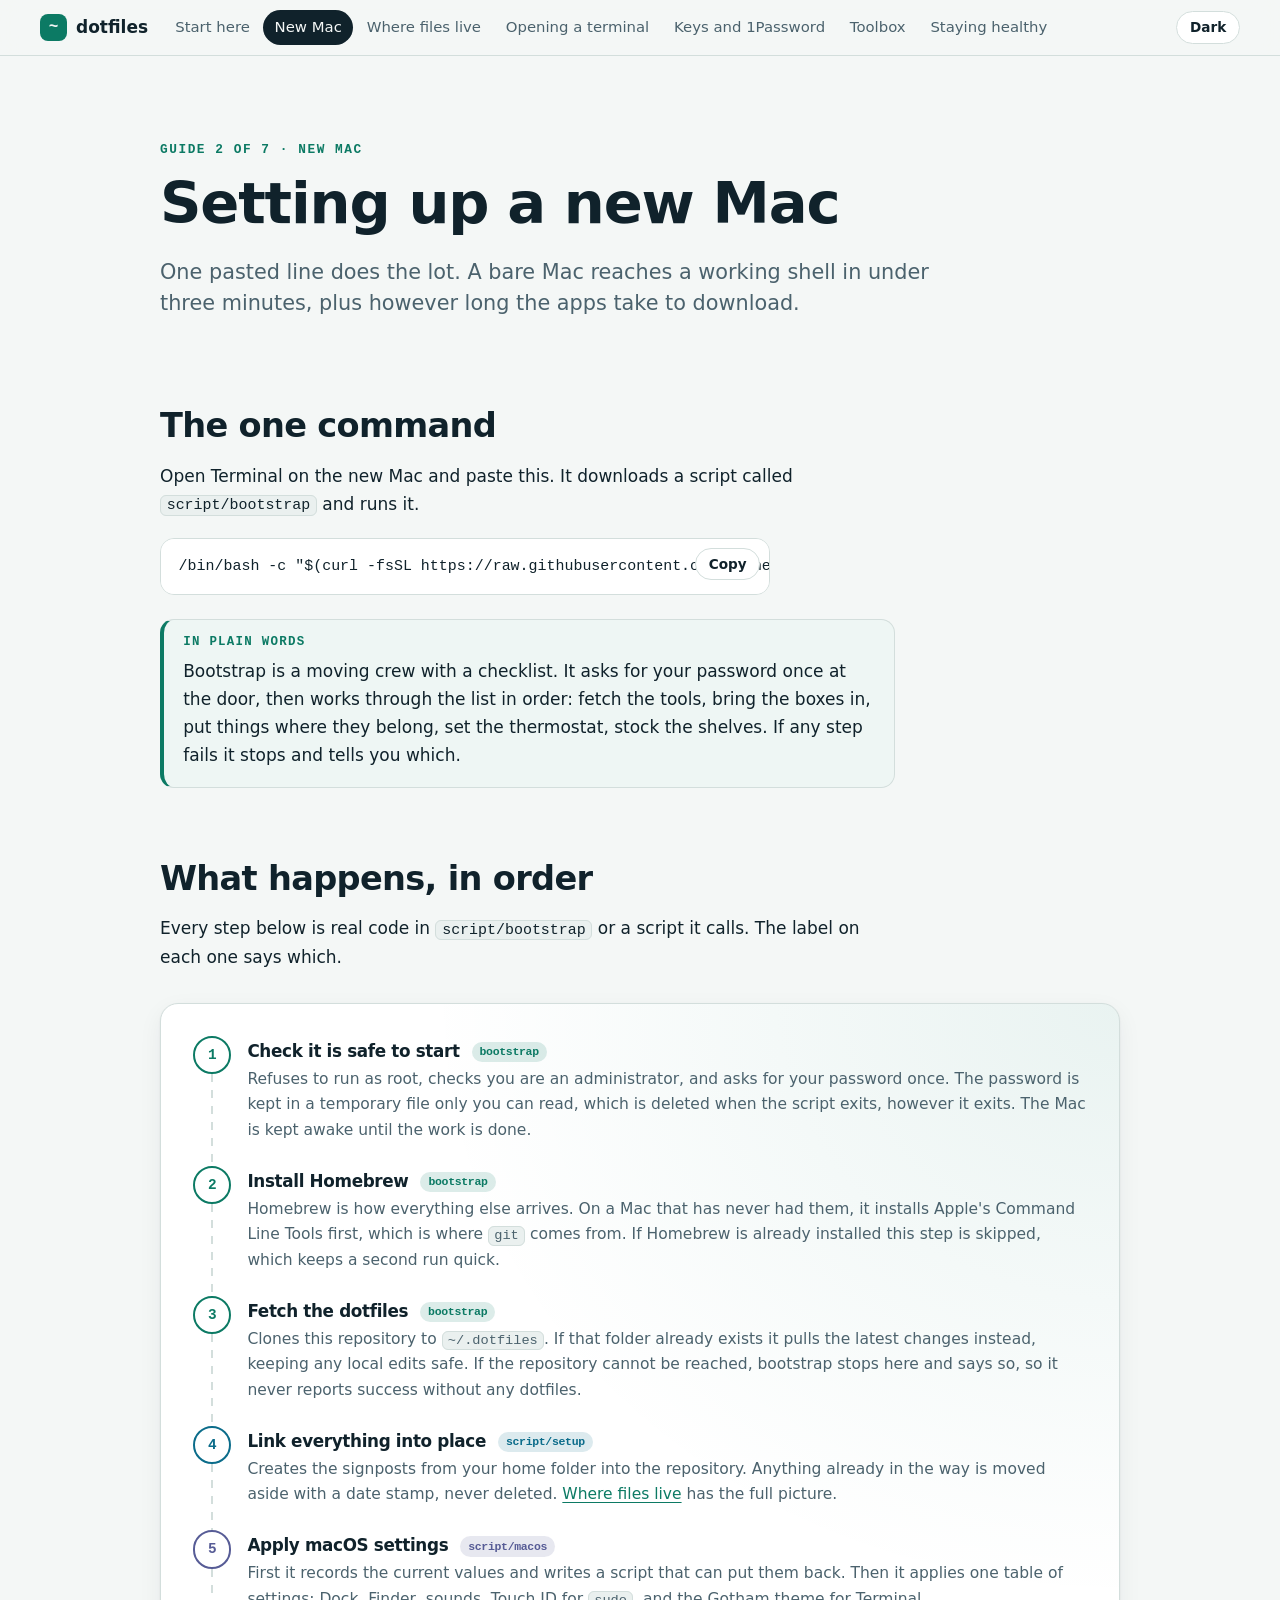
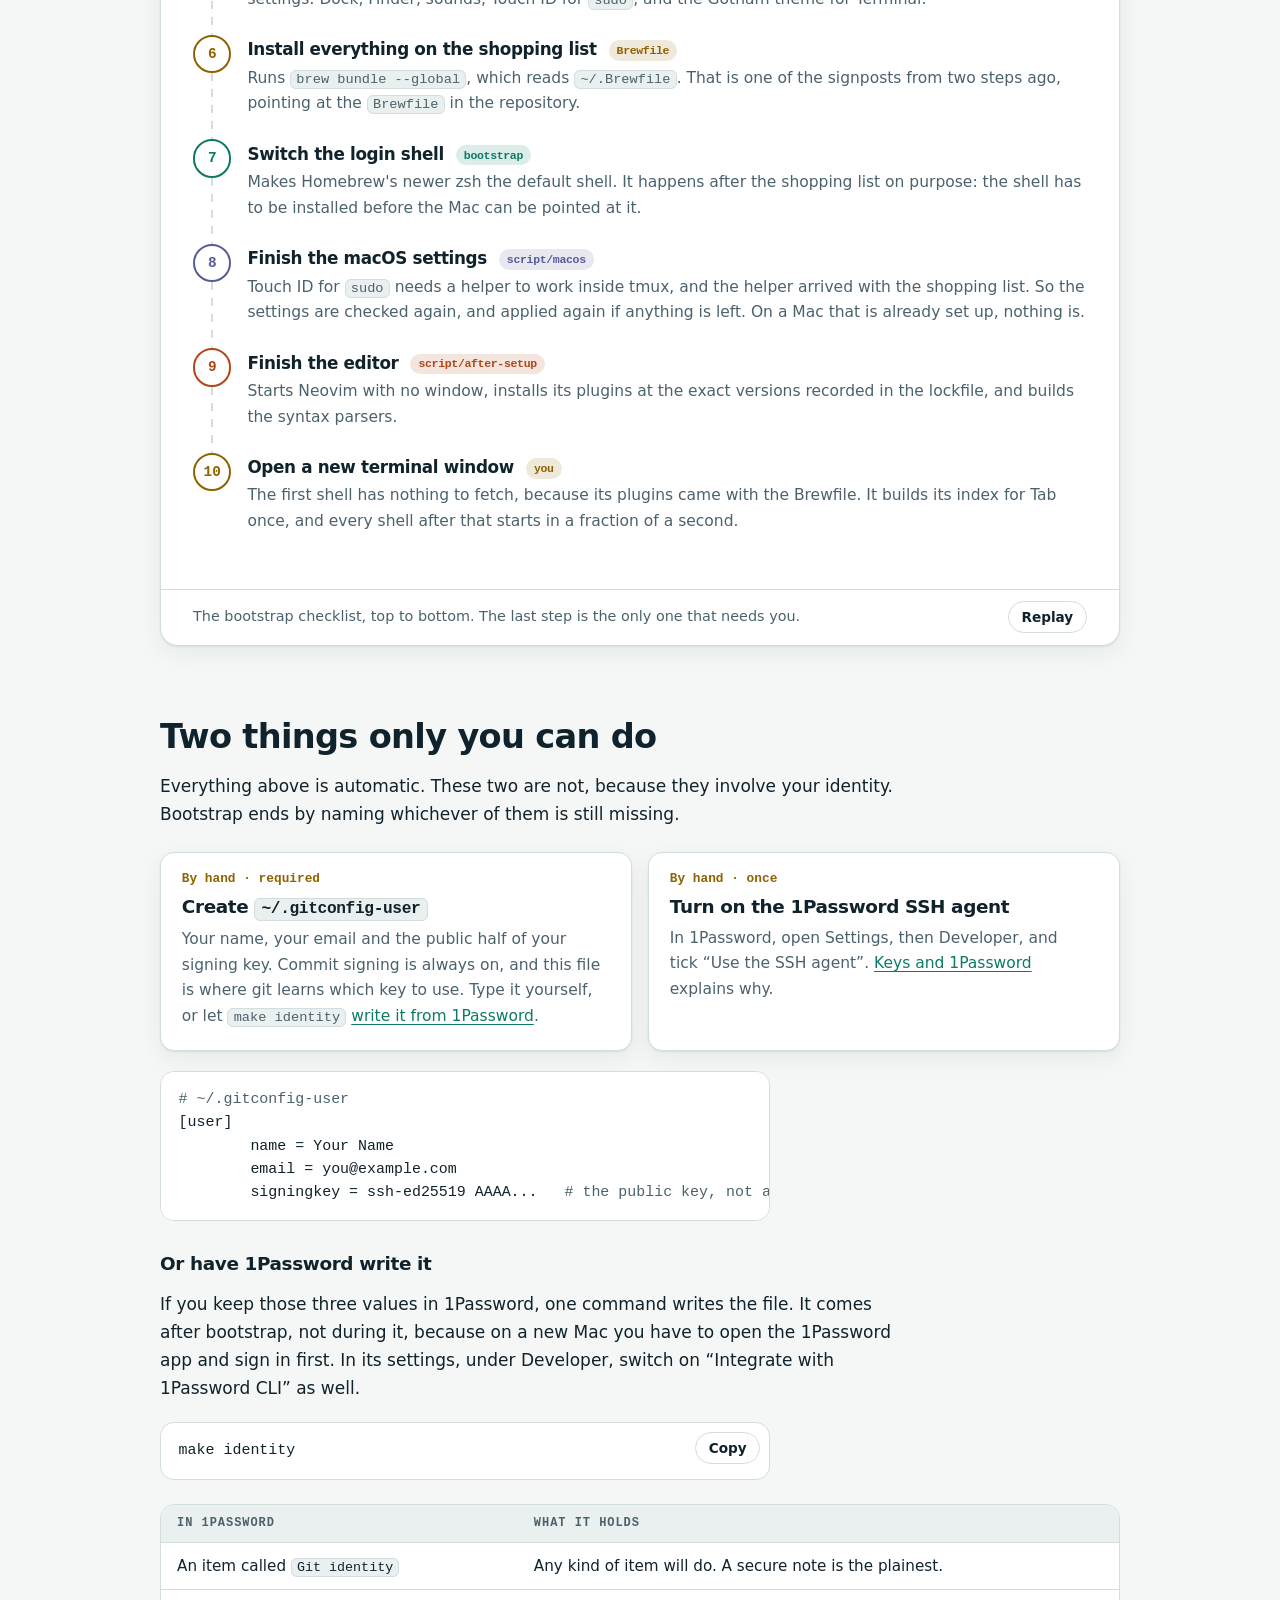
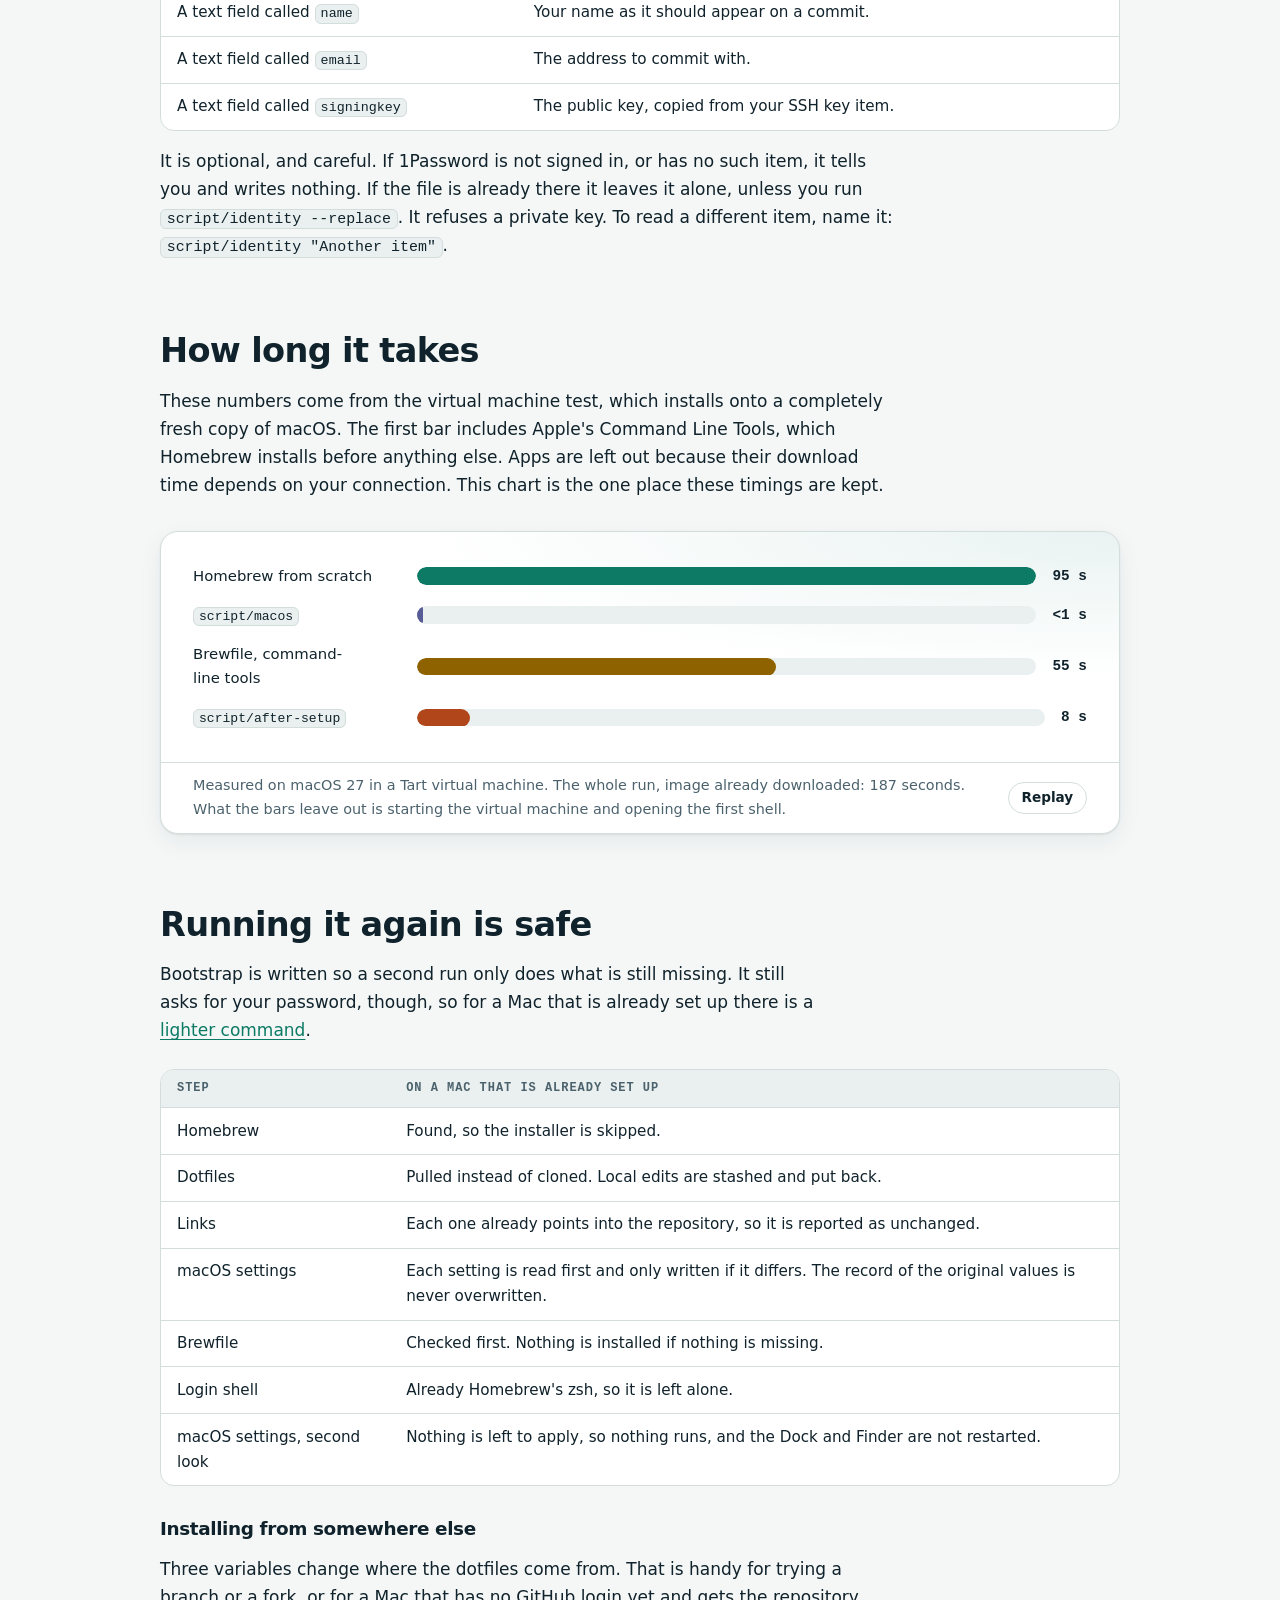
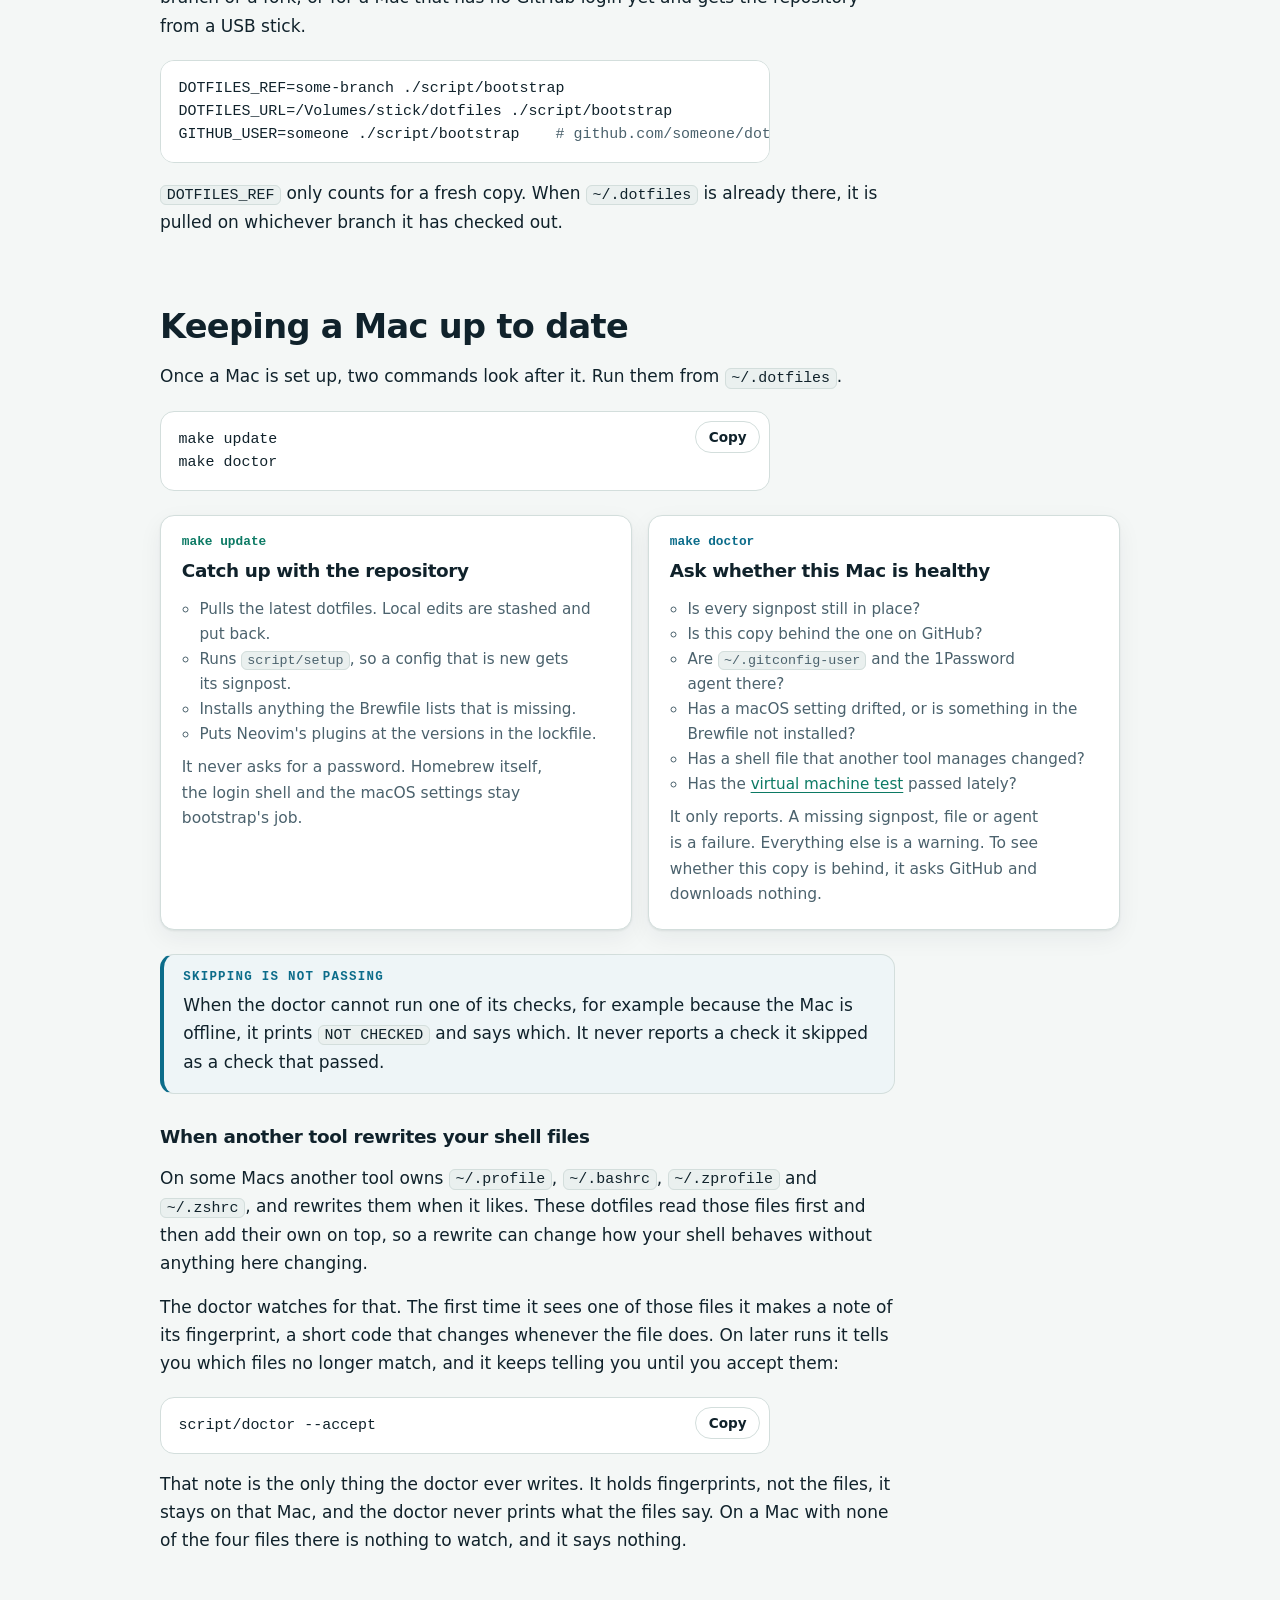
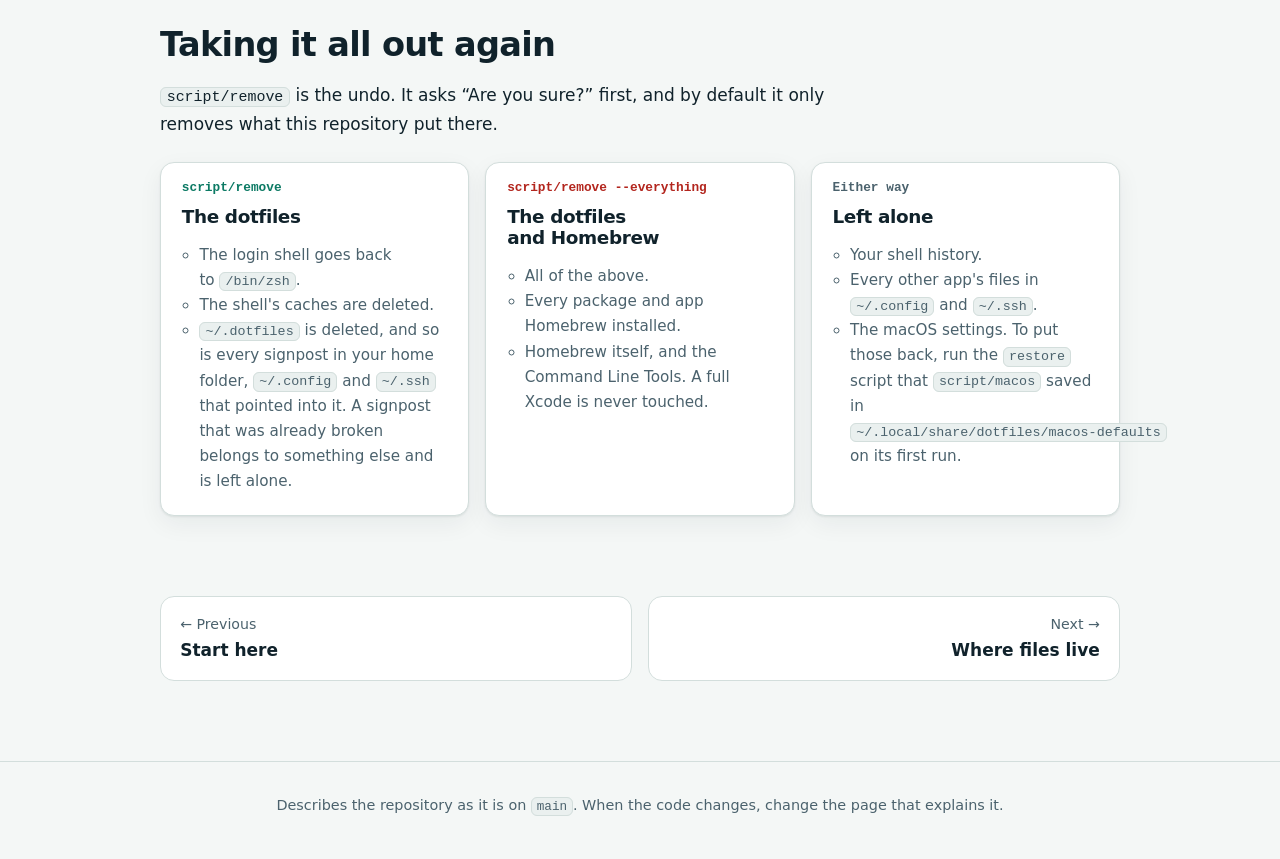
==== guides/install.html @ fdc15243 "docs: give each fact one home The README had grown past 600 lines by explaining what the guides alre" ====
<!doctype html>
<html lang="en">
<head>
  <meta charset="utf-8">
  <meta name="viewport" content="width=device-width, initial-scale=1">
  <title>Setting up a new Mac · Dotfiles guides</title>
  <meta name="description" content="What script/bootstrap does, step by step, when it sets up a new Mac.">
  <script>
    document.documentElement.classList.add("js");
    try {
      const theme = localStorage.getItem("guides-theme");
      if (theme) document.documentElement.dataset.theme = theme;
    } catch {}
  </script>
  <link rel="stylesheet" href="assets/guide.css">
  <script defer src="assets/guide.js"></script>
</head>
<body>
  <header class="site-header">
    <a class="brand" href="index.html"><span class="brand-mark" aria-hidden="true">~</span> dotfiles</a>
    <nav class="site-nav" aria-label="Guides"><a href="index.html">All guides</a></nav>
    <button class="btn" type="button" data-theme-toggle hidden>Theme</button>
  </header>

  <main>
    <section class="hero">
      <p class="eyebrow">Guide 2 of 7 · New Mac</p>
      <h1>Setting up a new Mac</h1>
      <p class="lede">One pasted line does the lot. A bare Mac reaches a working shell in under three minutes, plus however long the apps take to download.</p>
    </section>

    <h2 id="command">The one command</h2>
    <p>Open Terminal on the new Mac and paste this. It downloads a script called <code>script/bootstrap</code> and runs it.</p>

    <pre data-copy><code>/bin/bash -c "$(curl -fsSL https://raw.githubusercontent.com/shaneog/dotfiles/HEAD/script/bootstrap)"</code></pre>

    <div class="callout">
      <p class="callout-title">In plain words</p>
      <p>Bootstrap is a moving crew with a checklist. It asks for your password once at the door, then works through the list in order: fetch the tools, bring the boxes in, put things where they belong, set the thermostat, stock the shelves. If any step fails it stops and tells you which.</p>
    </div>

    <h2 id="steps">What happens, in order</h2>
    <p>Every step below is real code in <code>script/bootstrap</code> or a script it calls. The label on each one says which.</p>

    <figure class="fig" data-animate>
      <div class="fig-body">
        <ol class="timeline">
          <li class="seq">
            <div>
              <h3>Check it is safe to start <span class="who">bootstrap</span></h3>
              <p>Refuses to run as root, checks you are an administrator, and asks for your password once. The password is kept in a temporary file only you can read, which is deleted when the script exits, however it exits. The Mac is kept awake until the work is done.</p>
            </div>
          </li>
          <li class="seq">
            <div>
              <h3>Install Homebrew <span class="who">bootstrap</span></h3>
              <p>Homebrew is how everything else arrives. On a Mac that has never had them, it installs Apple's Command Line Tools first, which is where <code>git</code> comes from. If Homebrew is already installed this step is skipped, which keeps a second run quick.</p>
            </div>
          </li>
          <li class="seq">
            <div>
              <h3>Fetch the dotfiles <span class="who">bootstrap</span></h3>
              <p>Clones this repository to <code>~/.dotfiles</code>. If that folder already exists it pulls the latest changes instead, keeping any local edits safe. If the repository cannot be reached, bootstrap stops here and says so, so it never reports success without any dotfiles.</p>
            </div>
          </li>
          <li class="seq tone-cyan">
            <div>
              <h3>Link everything into place <span class="who">script/setup</span></h3>
              <p>Creates the signposts from your home folder into the repository. Anything already in the way is moved aside with a date stamp, never deleted. <a href="layout.html">Where files live</a> has the full picture.</p>
            </div>
          </li>
          <li class="seq tone-violet">
            <div>
              <h3>Apply macOS settings <span class="who">script/macos</span></h3>
              <p>First it records the current values and writes a script that can put them back. Then it applies one table of settings: Dock, Finder, sounds, Touch ID for <code>sudo</code>, and the Gotham theme for Terminal.</p>
            </div>
          </li>
          <li class="seq tone-yellow">
            <div>
              <h3>Install everything on the shopping list <span class="who">Brewfile</span></h3>
              <p>Runs <code>brew bundle --global</code>, which reads <code>~/.Brewfile</code>. That is one of the signposts from two steps ago, pointing at the <code>Brewfile</code> in the repository.</p>
            </div>
          </li>
          <li class="seq">
            <div>
              <h3>Switch the login shell <span class="who">bootstrap</span></h3>
              <p>Makes Homebrew's newer zsh the default shell. It happens after the shopping list on purpose: the shell has to be installed before the Mac can be pointed at it.</p>
            </div>
          </li>
          <li class="seq tone-violet">
            <div>
              <h3>Finish the macOS settings <span class="who">script/macos</span></h3>
              <p>Touch ID for <code>sudo</code> needs a helper to work inside tmux, and the helper arrived with the shopping list. So the settings are checked again, and applied again if anything is left. On a Mac that is already set up, nothing is.</p>
            </div>
          </li>
          <li class="seq tone-orange">
            <div>
              <h3>Finish the editor <span class="who">script/after-setup</span></h3>
              <p>Starts Neovim with no window, installs its plugins at the exact versions recorded in the lockfile, and builds the syntax parsers.</p>
            </div>
          </li>
          <li class="seq you">
            <div>
              <h3>Open a new terminal window <span class="who">you</span></h3>
              <p>The first shell has nothing to fetch, because its plugins came with the Brewfile. It builds its index for Tab once, and every shell after that starts in a fraction of a second.</p>
            </div>
          </li>
        </ol>
      </div>
      <figcaption>
        <span>The bootstrap checklist, top to bottom. The last step is the only one that needs you.</span>
        <button class="btn" type="button" data-replay>Replay</button>
      </figcaption>
    </figure>

    <h2 id="by-hand">Two things only you can do</h2>
    <p>Everything above is automatic. These two are not, because they involve your identity. Bootstrap ends by naming whichever of them is still missing.</p>

    <ul class="cards">
      <li class="card tone-yellow">
        <span class="card-num">By hand · required</span>
        <h3>Create <code>~/.gitconfig-user</code></h3>
        <p>Your name, your email and the public half of your signing key. Commit signing is always on, and this file is where git learns which key to use. Type it yourself, or let <code>make identity</code> <a href="#identity">write it from 1Password</a>.</p>
      </li>
      <li class="card tone-yellow">
        <span class="card-num">By hand · once</span>
        <h3>Turn on the 1Password SSH agent</h3>
        <p>In 1Password, open Settings, then Developer, and tick “Use the SSH agent”. <a href="keys.html">Keys and 1Password</a> explains why.</p>
      </li>
    </ul>

    <pre><code><span class="dim"># ~/.gitconfig-user</span>
[user]
	name = Your Name
	email = you@example.com
	signingkey = ssh-ed25519 AAAA...   <span class="dim"># the public key, not a path</span></code></pre>

    <h3 id="identity">Or have 1Password write it</h3>
    <p>If you keep those three values in 1Password, one command writes the file. It comes after bootstrap, not during it, because on a new Mac you have to open the 1Password app and sign in first. In its settings, under Developer, switch on “Integrate with 1Password CLI” as well.</p>

    <pre data-copy><code>make identity</code></pre>

    <div class="table-wrap">
      <table>
        <thead>
          <tr><th>In 1Password</th><th>What it holds</th></tr>
        </thead>
        <tbody>
          <tr><td>An item called <code>Git identity</code></td><td>Any kind of item will do. A secure note is the plainest.</td></tr>
          <tr><td>A text field called <code>name</code></td><td>Your name as it should appear on a commit.</td></tr>
          <tr><td>A text field called <code>email</code></td><td>The address to commit with.</td></tr>
          <tr><td>A text field called <code>signingkey</code></td><td>The public key, copied from your SSH key item.</td></tr>
        </tbody>
      </table>
    </div>

    <p>It is optional, and careful. If 1Password is not signed in, or has no such item, it tells you and writes nothing. If the file is already there it leaves it alone, unless you run <code>script/identity --replace</code>. It refuses a private key. To read a different item, name it: <code>script/identity "Another item"</code>.</p>

    <h2 id="timing">How long it takes</h2>
    <p>These numbers come from the virtual machine test, which installs onto a completely fresh copy of macOS. The first bar includes Apple's Command Line Tools, which Homebrew installs before anything else. Apps are left out because their download time depends on your connection. This chart is the one place these timings are kept.</p>

    <figure class="fig" data-animate>
      <div class="fig-body">
        <ul class="bars" style="--max: 95">
          <li><span class="label">Homebrew from scratch</span><span class="track"><span class="fill" style="--v: 95"></span></span><span class="value">95 s</span></li>
          <li><span class="label"><code>script/macos</code></span><span class="track"><span class="fill tone-violet" style="--v: 0.5"></span></span><span class="value">&lt;1 s</span></li>
          <li><span class="label">Brewfile, command-line tools</span><span class="track"><span class="fill tone-yellow" style="--v: 55"></span></span><span class="value">55 s</span></li>
          <li><span class="label"><code>script/after-setup</code></span><span class="track"><span class="fill tone-orange" style="--v: 8"></span></span><span class="value">8 s</span></li>
        </ul>
      </div>
      <figcaption>
        <span>Measured on macOS 27 in a Tart virtual machine. The whole run, image already downloaded: 187 seconds. What the bars leave out is starting the virtual machine and opening the first shell.</span>
        <button class="btn" type="button" data-replay>Replay</button>
      </figcaption>
    </figure>

    <h2 id="again">Running it again is safe</h2>
    <p>Bootstrap is written so a second run only does what is still missing. It still asks for your password, though, so for a Mac that is already set up there is a <a href="#update">lighter command</a>.</p>

    <div class="table-wrap">
      <table>
        <thead>
          <tr><th>Step</th><th>On a Mac that is already set up</th></tr>
        </thead>
        <tbody>
          <tr><td>Homebrew</td><td>Found, so the installer is skipped.</td></tr>
          <tr><td>Dotfiles</td><td>Pulled instead of cloned. Local edits are stashed and put back.</td></tr>
          <tr><td>Links</td><td>Each one already points into the repository, so it is reported as unchanged.</td></tr>
          <tr><td>macOS settings</td><td>Each setting is read first and only written if it differs. The record of the original values is never overwritten.</td></tr>
          <tr><td>Brewfile</td><td>Checked first. Nothing is installed if nothing is missing.</td></tr>
          <tr><td>Login shell</td><td>Already Homebrew's zsh, so it is left alone.</td></tr>
          <tr><td>macOS settings, second look</td><td>Nothing is left to apply, so nothing runs, and the Dock and Finder are not restarted.</td></tr>
        </tbody>
      </table>
    </div>

    <h3>Installing from somewhere else</h3>
    <p>Three variables change where the dotfiles come from. That is handy for trying a branch or a fork, or for a Mac that has no GitHub login yet and gets the repository from a USB stick.</p>

    <pre><code>DOTFILES_REF=some-branch ./script/bootstrap
DOTFILES_URL=/Volumes/stick/dotfiles ./script/bootstrap
GITHUB_USER=someone ./script/bootstrap    <span class="dim"># github.com/someone/dotfiles</span></code></pre>

    <p><code>DOTFILES_REF</code> only counts for a fresh copy. When <code>~/.dotfiles</code> is already there, it is pulled on whichever branch it has checked out.</p>

    <h2 id="update">Keeping a Mac up to date</h2>
    <p>Once a Mac is set up, two commands look after it. Run them from <code>~/.dotfiles</code>.</p>

    <pre data-copy><code>make update
make doctor</code></pre>

    <ul class="cards">
      <li class="card tone-green">
        <span class="card-num">make update</span>
        <h3>Catch up with the repository</h3>
        <ul>
          <li>Pulls the latest dotfiles. Local edits are stashed and put back.</li>
          <li>Runs <code>script/setup</code>, so a config that is new gets its signpost.</li>
          <li>Installs anything the Brewfile lists that is missing.</li>
          <li>Puts Neovim's plugins at the versions in the lockfile.</li>
        </ul>
        <p>It never asks for a password. Homebrew itself, the login shell and the macOS settings stay bootstrap's job.</p>
      </li>
      <li class="card tone-cyan">
        <span class="card-num">make doctor</span>
        <h3>Ask whether this Mac is healthy</h3>
        <ul>
          <li>Is every signpost still in place?</li>
          <li>Is this copy behind the one on GitHub?</li>
          <li>Are <code>~/.gitconfig-user</code> and the 1Password agent there?</li>
          <li>Has a macOS setting drifted, or is something in the Brewfile not installed?</li>
          <li>Has a shell file that another tool manages changed?</li>
          <li>Has the <a href="tests.html#vm">virtual machine test</a> passed lately?</li>
        </ul>
        <p>It only reports. A missing signpost, file or agent is a failure. Everything else is a warning. To see whether this copy is behind, it asks GitHub and downloads nothing.</p>
      </li>
    </ul>

    <div class="callout note">
      <p class="callout-title">Skipping is not passing</p>
      <p>When the doctor cannot run one of its checks, for example because the Mac is offline, it prints <code>NOT CHECKED</code> and says which. It never reports a check it skipped as a check that passed.</p>
    </div>

    <h3 id="shell-files">When another tool rewrites your shell files</h3>
    <p>On some Macs another tool owns <code>~/.profile</code>, <code>~/.bashrc</code>, <code>~/.zprofile</code> and <code>~/.zshrc</code>, and rewrites them when it likes. These dotfiles read those files first and then add their own on top, so a rewrite can change how your shell behaves without anything here changing.</p>
    <p>The doctor watches for that. The first time it sees one of those files it makes a note of its fingerprint, a short code that changes whenever the file does. On later runs it tells you which files no longer match, and it keeps telling you until you accept them:</p>

    <pre data-copy><code>script/doctor --accept</code></pre>

    <p>That note is the only thing the doctor ever writes. It holds fingerprints, not the files, it stays on that Mac, and the doctor never prints what the files say. On a Mac with none of the four files there is nothing to watch, and it says nothing.</p>

    <h2 id="remove">Taking it all out again</h2>
    <p><code>script/remove</code> is the undo. It asks “Are you sure?” first, and by default it only removes what this repository put there.</p>

    <ul class="cards">
      <li class="card">
        <span class="card-num">script/remove</span>
        <h3>The dotfiles</h3>
        <ul>
          <li>The login shell goes back to <code>/bin/zsh</code>.</li>
          <li>The shell's caches are deleted.</li>
          <li><code>~/.dotfiles</code> is deleted, and so is every signpost in your home folder, <code>~/.config</code> and <code>~/.ssh</code> that pointed into it. A signpost that was already broken belongs to something else and is left alone.</li>
        </ul>
      </li>
      <li class="card tone-red">
        <span class="card-num">script/remove --everything</span>
        <h3>The dotfiles and Homebrew</h3>
        <ul>
          <li>All of the above.</li>
          <li>Every package and app Homebrew installed.</li>
          <li>Homebrew itself, and the Command Line Tools. A full Xcode is never touched.</li>
        </ul>
      </li>
      <li class="card tone-muted">
        <span class="card-num">Either way</span>
        <h3>Left alone</h3>
        <ul>
          <li>Your shell history.</li>
          <li>Every other app's files in <code>~/.config</code> and <code>~/.ssh</code>.</li>
          <li>The macOS settings. To put those back, run the <code>restore</code> script that <code>script/macos</code> saved in <code>~/.local/share/dotfiles/macos-defaults</code> on its first run.</li>
        </ul>
      </li>
    </ul>

    <nav class="pager" aria-label="Previous and next guide"></nav>
  </main>

  <footer class="site-footer">Describes the repository as it is on <code>main</code>. When the code changes, change the page that explains it.</footer>
</body>
</html>
---- guides/assets/guide.css ----
/*
 * Shared styles for the guides. No build step: plain CSS, opened straight from
 * disk. Every color is a token defined once below with light-dark(), so a
 * diagram never names a color of its own and both themes stay in step.
 */

@view-transition {
  navigation: auto;
}

:root {
  color-scheme: light dark;

  /* Gotham, the terminal theme this repo installs, and a daylight sibling. */
  --bg: light-dark(#f4f7f6, #0a1015);
  --surface: light-dark(#ffffff, #0f1920);
  --surface-2: light-dark(#eaf0ef, #15232c);
  --line: light-dark(#d3dedc, #21343f);
  --text: light-dark(#10222b, #d3ebe9);
  --muted: light-dark(#4b626d, #8fb0b3);
  --accent: light-dark(#0c7a64, #2fc4a1);
  --cyan: light-dark(#0b6c8a, #4bb3d1);
  --yellow: light-dark(#8f6200, #edb443);
  --orange: light-dark(#b0461a, #e07f4d);
  --red: light-dark(#b3261e, #ee6a5f);
  --violet: light-dark(#575c96, #a3a7d4);

  --font: system-ui, -apple-system, "Segoe UI", Roboto, sans-serif;
  --mono: ui-monospace, "SF Mono", "Fira Code", Menlo, Consolas, monospace;

  --radius: 14px;
  --gutter: clamp(16px, 4vw, 40px);
  --measure: 68ch;
  --shadow: 0 1px 2px light-dark(#10222b14, #0006), 0 8px 24px light-dark(#10222b0f, #0005);
}

:root[data-theme="light"] {
  color-scheme: light;
}

:root[data-theme="dark"] {
  color-scheme: dark;
}

*,
*::before,
*::after {
  box-sizing: border-box;
}

html {
  scroll-behavior: smooth;
  scroll-padding-top: 5rem;
  -webkit-text-size-adjust: 100%;
}

body {
  margin: 0;
  background: var(--bg);
  color: var(--text);
  font: 400 1.0625rem/1.65 var(--font);
  text-rendering: optimizeLegibility;
  overflow-wrap: break-word;
}

h1,
h2,
h3 {
  line-height: 1.15;
  letter-spacing: -0.02em;
  text-wrap: balance;
  margin: 0;
}

h1 {
  font-size: clamp(2.2rem, 6vw, 3.6rem);
  font-weight: 800;
}

h2 {
  font-size: clamp(1.5rem, 3.4vw, 2.1rem);
  font-weight: 750;
  margin-top: 4.5rem;
}

h3 {
  font-size: 1.15rem;
  font-weight: 700;
  margin-top: 2rem;
}

p,
ul,
ol,
dl {
  text-wrap: pretty;
  margin: 1rem 0 0;
}

a {
  color: var(--accent);
  text-underline-offset: 0.2em;
  text-decoration-thickness: 1px;
}

a:hover {
  text-decoration-thickness: 2px;
}

:focus-visible {
  outline: 2px solid var(--cyan);
  outline-offset: 3px;
  border-radius: 4px;
}

code,
kbd,
pre {
  font-family: var(--mono);
  font-size: 0.88em;
}

code {
  background: var(--surface-2);
  border: 1px solid var(--line);
  border-radius: 6px;
  padding: 0.08em 0.38em;
  white-space: nowrap;
}

kbd {
  background: var(--surface);
  border: 1px solid var(--line);
  border-bottom-width: 3px;
  border-radius: 6px;
  padding: 0.05em 0.45em;
  white-space: nowrap;
}

pre {
  position: relative;
  margin: 1.25rem 0 0;
  padding: 1rem 1.1rem;
  background: var(--surface);
  border: 1px solid var(--line);
  border-radius: var(--radius);
  overflow-x: auto;
  line-height: 1.55;
}

pre code {
  background: none;
  border: 0;
  padding: 0;
  white-space: pre;
  font-size: 1em;
}

pre .dim {
  color: var(--muted);
}

.copy {
  position: absolute;
  top: 0.55rem;
  right: 0.55rem;
}

/* ------------------------------------------------------------------ chrome */

.site-header {
  position: sticky;
  top: 0;
  z-index: 10;
  display: flex;
  align-items: center;
  gap: 1rem;
  padding: 0.6rem var(--gutter);
  background: color-mix(in srgb, var(--bg) 82%, transparent);
  backdrop-filter: blur(12px) saturate(1.4);
  border-bottom: 1px solid var(--line);
}

.brand {
  display: inline-flex;
  align-items: center;
  gap: 0.55rem;
  font-weight: 750;
  color: var(--text);
  text-decoration: none;
  white-space: nowrap;
}

.brand-mark {
  display: grid;
  place-items: center;
  inline-size: 1.7rem;
  block-size: 1.7rem;
  border-radius: 8px;
  background: var(--accent);
  color: var(--bg);
  font: 800 1rem/1 var(--mono);
}

.site-nav {
  display: flex;
  gap: 0.15rem;
  flex: 1;
  overflow-x: auto;
  scrollbar-width: none;
  mask-image: linear-gradient(90deg, #000 calc(100% - 24px), transparent);
}

.site-nav a {
  padding: 0.35rem 0.7rem;
  border-radius: 999px;
  color: var(--muted);
  font-size: 0.93rem;
  text-decoration: none;
  white-space: nowrap;
}

.site-nav a:hover {
  color: var(--text);
  background: var(--surface-2);
}

.site-nav a[aria-current="page"] {
  color: var(--bg);
  background: var(--text);
}

.btn {
  display: inline-flex;
  align-items: center;
  gap: 0.4rem;
  padding: 0.35rem 0.8rem;
  border: 1px solid var(--line);
  border-radius: 999px;
  background: var(--surface);
  color: var(--text);
  font: 600 0.85rem/1.4 var(--font);
  cursor: pointer;
}

.btn:hover {
  border-color: var(--accent);
}

.btn[aria-pressed="true"] {
  background: var(--accent);
  border-color: var(--accent);
  color: var(--bg);
}

main {
  max-inline-size: 1040px;
  margin-inline: auto;
  padding: 0 var(--gutter) 5rem;
}

main > :where(p, ul, ol, dl, h2, h3, .callout, pre) {
  max-inline-size: var(--measure);
}

.hero {
  padding: clamp(2.5rem, 8vw, 5.5rem) 0 1rem;
}

.eyebrow {
  margin: 0 0 0.9rem;
  color: var(--accent);
  font: 700 0.8rem/1 var(--mono);
  letter-spacing: 0.12em;
  text-transform: uppercase;
}

.lede {
  max-inline-size: 60ch;
  margin-top: 1.2rem;
  color: var(--muted);
  font-size: clamp(1.1rem, 2.2vw, 1.3rem);
  line-height: 1.5;
}

.pager {
  display: grid;
  grid-template-columns: 1fr 1fr;
  gap: 1rem;
  margin-top: 5rem;
}

.pager a {
  display: block;
  padding: 1rem 1.2rem;
  border: 1px solid var(--line);
  border-radius: var(--radius);
  background: var(--surface);
  color: var(--text);
  font-weight: 700;
  text-decoration: none;
  transition: border-color 0.2s, translate 0.2s;
}

.pager a:hover {
  border-color: var(--accent);
  translate: 0 -2px;
}

.pager small {
  display: block;
  color: var(--muted);
  font-weight: 500;
}

.pager .next {
  grid-column: 2;
  text-align: end;
}

.site-footer {
  padding: 2rem var(--gutter) 3rem;
  border-top: 1px solid var(--line);
  color: var(--muted);
  font-size: 0.9rem;
  text-align: center;
}

/* ---------------------------------------------------------------- callouts */

.callout {
  margin-top: 1.5rem;
  padding: 1rem 1.2rem 1.1rem;
  border: 1px solid var(--line);
  border-inline-start: 4px solid var(--tone, var(--accent));
  border-radius: var(--radius);
  background: color-mix(in srgb, var(--tone, var(--accent)) 7%, var(--surface));
}

.callout > :first-child {
  margin-top: 0;
}

.callout-title {
  color: var(--tone, var(--accent));
  font: 700 0.78rem/1 var(--mono);
  letter-spacing: 0.1em;
  text-transform: uppercase;
}

.callout-title + p {
  margin-top: 0.5rem;
}

.callout.note {
  --tone: var(--cyan);
}

.callout.warn {
  --tone: var(--orange);
}

/* ------------------------------------------------------------------- cards */

.cards {
  max-inline-size: none;
  display: grid;
  grid-template-columns: repeat(auto-fit, minmax(min(100%, 270px), 1fr));
  gap: 1rem;
  margin: 1.5rem 0 0;
  padding: 0;
  list-style: none;
}

.card {
  position: relative;
  padding: 1.2rem 1.3rem 1.3rem;
  border: 1px solid var(--line);
  border-radius: var(--radius);
  background: var(--surface);
  box-shadow: var(--shadow);
  transition: translate 0.2s, border-color 0.2s;
}

.card:has(a:hover),
.card:has(a:focus-visible) {
  translate: 0 -3px;
  border-color: var(--tone, var(--accent));
}

.card h3 {
  margin: 0;
}

.card h3 a {
  color: var(--text);
  text-decoration: none;
}

/* The whole card is the link target. */
.card h3 a::after {
  content: "";
  position: absolute;
  inset: 0;
}

.card p {
  margin-top: 0.5rem;
  color: var(--muted);
  font-size: 0.97rem;
}

.card-num {
  display: block;
  margin-bottom: 0.7rem;
  color: var(--tone, var(--accent));
  font: 700 0.8rem/1 var(--mono);
}

.card ul {
  padding-inline-start: 1.1rem;
  color: var(--muted);
  font-size: 0.95rem;
}

/* ------------------------------------------------------------------ tables */

.table-wrap {
  margin-top: 1.5rem;
  overflow-x: auto;
  border: 1px solid var(--line);
  border-radius: var(--radius);
  background: var(--surface);
}

table {
  inline-size: 100%;
  border-collapse: collapse;
  font-size: 0.95rem;
}

th,
td {
  padding: 0.65rem 1rem;
  text-align: start;
  vertical-align: top;
  border-bottom: 1px solid var(--line);
}

tr:last-child > td {
  border-bottom: 0;
}

th {
  color: var(--muted);
  font: 700 0.75rem/1.4 var(--mono);
  letter-spacing: 0.08em;
  text-transform: uppercase;
  background: var(--surface-2);
}

/* ----------------------------------------------------------------- figures */

.fig {
  margin: 2rem 0 0;
  border: 1px solid var(--line);
  border-radius: calc(var(--radius) + 4px);
  background:
    radial-gradient(120% 80% at 100% 0%, color-mix(in srgb, var(--accent) 9%, transparent), transparent 60%),
    var(--surface);
  box-shadow: var(--shadow);
  overflow: hidden;
}

.fig-body {
  padding: clamp(1rem, 3vw, 2rem);
}

.fig figcaption {
  display: flex;
  align-items: center;
  justify-content: space-between;
  gap: 1rem;
  padding: 0.7rem clamp(1rem, 3vw, 2rem);
  border-top: 1px solid var(--line);
  color: var(--muted);
  font-size: 0.9rem;
}

/*
 * Anything with .seq inside a [data-animate] figure rises into place in
 * document order. guide.js numbers them (--i), so adding a step to a diagram is
 * just adding the element.
 */
.js [data-animate]:not(.is-playing) .seq {
  opacity: 0;
}

.is-playing .seq {
  animation: rise 0.55s cubic-bezier(0.2, 0.8, 0.2, 1) both;
  animation-delay: calc(var(--i, 0) * var(--step, 140ms));
}

@keyframes rise {
  from {
    opacity: 0;
    translate: 0 14px;
  }
}

@keyframes march {
  to {
    background-position: 16px 0;
  }
}

@keyframes march-down {
  to {
    background-position: 0 16px;
  }
}

@keyframes pulse {
  50% {
    box-shadow: 0 0 0 8px color-mix(in srgb, var(--tone, var(--accent)) 0%, transparent);
  }
}

/* A dashed connector whose dashes travel in the direction of the arrow. */
.wire {
  position: relative;
  flex: 1;
  min-inline-size: 2.5rem;
  block-size: 2px;
  background: repeating-linear-gradient(90deg, var(--tone, var(--accent)) 0 8px, transparent 8px 16px);
  animation: march 0.7s linear infinite;
}

.wire::after {
  content: "";
  position: absolute;
  inset-inline-end: -1px;
  top: 50%;
  translate: 0 -50%;
  border: 6px solid transparent;
  border-inline-start-color: var(--tone, var(--accent));
  border-inline-end-width: 0;
}

.wire.down {
  flex: none;
  inline-size: 2px;
  min-inline-size: 0;
  block-size: 2rem;
  margin-inline: auto;
  background: repeating-linear-gradient(180deg, var(--tone, var(--accent)) 0 8px, transparent 8px 16px);
  animation-name: march-down;
}

.wire.down::after {
  inset: auto auto -1px 50%;
  translate: -50% 0;
  border: 6px solid transparent;
  border-top-color: var(--tone, var(--accent));
  border-bottom-width: 0;
}

.chip {
  display: inline-flex;
  align-items: center;
  gap: 0.45rem;
  padding: 0.4rem 0.75rem;
  border: 1px solid color-mix(in srgb, var(--tone, var(--accent)) 45%, var(--line));
  border-radius: 10px;
  background: color-mix(in srgb, var(--tone, var(--accent)) 10%, var(--surface));
  font: 600 0.88rem/1.3 var(--mono);
}

.chip small {
  color: var(--muted);
  font: 500 0.8rem/1.3 var(--font);
}

.tone-green {
  --tone: var(--accent);
}

.tone-cyan {
  --tone: var(--cyan);
}

.tone-yellow {
  --tone: var(--yellow);
}

.tone-orange {
  --tone: var(--orange);
}

.tone-violet {
  --tone: var(--violet);
}

.tone-red {
  --tone: var(--red);
}

.tone-muted {
  --tone: var(--muted);
}

/* -------------------------------------------------- hub: one repo, many Macs */

.hub {
  display: grid;
  grid-template-columns: minmax(0, 1fr) minmax(3rem, 0.6fr) minmax(0, 1fr);
  align-items: center;
  gap: 0.5rem 1rem;
}

.hub-repo {
  grid-row: 1 / span 3;
  padding: 1.2rem;
  border: 1px solid var(--accent);
  border-radius: var(--radius);
  background: color-mix(in srgb, var(--accent) 10%, var(--surface));
  animation: pulse 2.4s ease-in-out infinite;
  box-shadow: 0 0 0 0 color-mix(in srgb, var(--accent) 40%, transparent);
}

.hub-repo strong {
  display: block;
  font: 700 1.05rem/1.3 var(--mono);
}

.hub-repo span {
  color: var(--muted);
  font-size: 0.9rem;
}

.mac {
  display: flex;
  align-items: center;
  gap: 0.7rem;
  padding: 0.7rem 0.9rem;
  border: 1px solid var(--line);
  border-radius: var(--radius);
  background: var(--surface);
  font-weight: 650;
}

.mac svg {
  flex: none;
  inline-size: 2rem;
  block-size: 2rem;
  color: var(--cyan);
}

.mac small {
  display: block;
  color: var(--muted);
  font-weight: 450;
}

.only-narrow {
  display: none;
}

@media (width < 600px) {
  .hub {
    grid-template-columns: 1fr;
  }

  .hub-repo {
    grid-row: auto;
  }

  .only-wide {
    display: none;
  }

  .only-narrow {
    display: block;
  }
}

/* -------------------------------------------------------------- repo tree */

.tree {
  max-inline-size: none;
  margin: 1.5rem 0 0;
  padding: 0;
  list-style: none;
  border: 1px solid var(--line);
  border-radius: var(--radius);
  background: var(--surface);
  overflow: hidden;
}

.tree li {
  display: grid;
  grid-template-columns: minmax(9.5rem, 15rem) 1fr;
  gap: 0.25rem 1rem;
  padding: 0.6rem 1rem;
  border-bottom: 1px solid var(--line);
}

.tree li:last-child {
  border-bottom: 0;
}

.tree li.sub {
  padding-inline-start: 2.4rem;
  background: var(--surface-2);
}

.tree .path {
  font: 650 0.9rem/1.6 var(--mono);
  color: var(--tone, var(--text));
}

.tree .what {
  color: var(--muted);
  font-size: 0.95rem;
}

@media (width < 560px) {
  .tree li {
    grid-template-columns: 1fr;
  }
}

/* ------------------------------------------------- timeline (install steps) */

.timeline {
  --step: 220ms;
  margin: 0;
  padding: 0;
  list-style: none;
  counter-reset: step;
}

.timeline li {
  position: relative;
  display: grid;
  grid-template-columns: 2.4rem 1fr;
  gap: 0 1rem;
  padding-bottom: 1.4rem;
  counter-increment: step;
}

.timeline li::before {
  content: counter(step);
  z-index: 1;
  display: grid;
  place-items: center;
  inline-size: 2.4rem;
  block-size: 2.4rem;
  border: 2px solid var(--tone, var(--accent));
  border-radius: 50%;
  background: var(--surface);
  color: var(--tone, var(--accent));
  font: 700 0.9rem/1 var(--mono);
}

/* The rail between two numbered dots, with dashes that travel downward. */
.timeline li:not(:last-child)::after {
  content: "";
  position: absolute;
  inset: 2.4rem auto 0 calc(1.2rem - 1px);
  inline-size: 2px;
  background: repeating-linear-gradient(180deg, var(--line) 0 8px, transparent 8px 16px);
  animation: march-down 0.9s linear infinite;
}

.timeline h3 {
  margin: 0.35rem 0 0;
  font-size: 1.05rem;
}

.timeline p {
  margin-top: 0.3rem;
  color: var(--muted);
  font-size: 0.97rem;
}

.timeline .who {
  display: inline-block;
  margin-inline-start: 0.4rem;
  padding: 0.1rem 0.5rem;
  border-radius: 999px;
  background: color-mix(in srgb, var(--tone, var(--accent)) 14%, transparent);
  color: var(--tone, var(--accent));
  font: 600 0.72rem/1.5 var(--mono);
  vertical-align: 0.15em;
  white-space: nowrap;
}

.timeline .you {
  --tone: var(--yellow);
}

/* --------------------------------------------- link map (home to the repo) */

.linkmap {
  --step: 260ms;
  display: grid;
  gap: 0.9rem;
  margin: 0;
  padding: 0;
  list-style: none;
}

.linkmap-head,
.linkmap li {
  display: grid;
  grid-template-columns: minmax(0, 1fr) minmax(3rem, 0.5fr) minmax(0, 1.3fr);
  align-items: center;
  gap: 0.8rem;
}

.linkmap-head {
  margin-bottom: 0.7rem;
  color: var(--muted);
  font: 700 0.75rem/1 var(--mono);
  letter-spacing: 0.1em;
  text-transform: uppercase;
}

.linkmap-head span:last-child {
  grid-column: 3;
}

.linkmap .chip {
  inline-size: 100%;
  flex-direction: column;
  align-items: flex-start;
  gap: 0.1rem;
}

.linkmap .home {
  --tone: var(--cyan);
}

/* A heading for one real folder, and the rows inside it. */
.linkmap-group {
  margin: 1.4rem 0 0.6rem;
  font: 700 0.92rem/1.4 var(--mono);
}

.linkmap-group small {
  margin-inline-start: 0.4rem;
  color: var(--muted);
  font: 500 0.85rem/1.4 var(--font);
}

.linkmap-head + .linkmap-group {
  margin-top: 0;
}

/* A file that is not a link: it stays in the home folder, so no wire. */
.linkmap .stays .chip {
  --tone: var(--muted);
  border-style: dashed;
}

.linkmap .stays .note {
  grid-column: 2 / -1;
  color: var(--muted);
  font-size: 0.9rem;
}

@media (width < 620px) {
  .linkmap-head {
    display: none;
  }

  .linkmap li {
    grid-template-columns: 1fr;
    gap: 0.3rem;
    padding-bottom: 0.6rem;
  }

  .linkmap .stays .note {
    grid-column: 1;
  }

  .linkmap .wire {
    inline-size: 2px;
    min-inline-size: 0;
    block-size: 1.6rem;
    margin-inline-start: 1.5rem;
    background: repeating-linear-gradient(180deg, var(--accent) 0 8px, transparent 8px 16px);
    animation-name: march-down;
  }

  .linkmap .wire::after {
    inset: auto auto -1px 50%;
    translate: -50% 0;
    border: 6px solid transparent;
    border-top-color: var(--accent);
    border-bottom-width: 0;
  }
}

/* Moving a file aside: the old file slides out, the link drops in. */
.aside-demo {
  display: grid;
  grid-template-columns: repeat(auto-fit, minmax(min(100%, 230px), 1fr));
  gap: 1rem;
}

/* Each case borrows the grid's rows, so headings, chips and text line up
   across the three columns however many chips a case holds. */
.aside-case {
  display: grid;
  grid-row: span 3;
  grid-template-rows: subgrid;
  gap: 0;
  padding: 1rem;
  border: 1px dashed var(--line);
  border-radius: var(--radius);
}

.aside-case h3 {
  margin: 0 0 0.8rem;
  font-size: 0.95rem;
}

.aside-case p {
  margin-top: 0.9rem;
  color: var(--muted);
  font-size: 0.92rem;
}

.slot {
  display: grid;
  gap: 0.4rem;
  align-content: start;
}

.slot .chip {
  flex-direction: column;
  align-items: flex-start;
  gap: 0.1rem;
}

.is-playing .slide-out {
  animation: slide-out 0.9s 0.6s cubic-bezier(0.2, 0.8, 0.2, 1) both;
}

.is-playing .drop-in {
  animation: rise 0.6s 1.3s both;
}

.js [data-animate]:not(.is-playing) .drop-in {
  opacity: 0;
}

@keyframes slide-out {
  from {
    translate: 0 -3.7rem;
  }
}

/* ------------------------------------------------ walkthrough (shell start) */

.walk-bar {
  display: flex;
  flex-wrap: wrap;
  align-items: center;
  gap: 0.5rem;
}

.walk-count {
  margin-inline-start: auto;
  color: var(--muted);
  font: 600 0.85rem/1 var(--mono);
}

.walk-panel {
  min-block-size: 7.5rem;
  margin-top: 1rem;
  padding: 1rem 1.2rem;
  border: 1px solid var(--tone, var(--accent));
  border-radius: var(--radius);
  background: color-mix(in srgb, var(--tone, var(--accent)) 9%, var(--surface));
  transition: border-color 0.3s, background-color 0.3s;
}

.walk-panel strong {
  display: block;
  font-size: 1.1rem;
}

.walk-panel .where {
  color: var(--tone, var(--accent));
  font: 700 0.78rem/1 var(--mono);
  letter-spacing: 0.08em;
  text-transform: uppercase;
}

.walk-panel p {
  margin-top: 0.4rem;
}

.stages {
  display: grid;
  grid-template-columns: repeat(auto-fit, minmax(min(100%, 210px), 1fr));
  gap: 0.9rem;
  align-items: start;
  margin-top: 1.2rem;
}

.stage {
  padding: 0.9rem;
  border: 1px solid color-mix(in srgb, var(--tone) 40%, var(--line));
  border-top: 4px solid var(--tone);
  border-radius: var(--radius);
  background: var(--surface);
}

.stage h3 {
  margin: 0;
  font: 700 0.95rem/1.3 var(--mono);
}

.stage h3 small {
  display: block;
  margin-top: 0.2rem;
  color: var(--muted);
  font: 500 0.8rem/1.3 var(--font);
}

.stage ol {
  margin: 0.8rem 0 0;
  padding: 0;
  list-style: none;
  display: grid;
  gap: 0.35rem;
}

.stage li {
  padding: 0.4rem 0.6rem;
  border: 1px solid transparent;
  border-radius: 9px;
  font-size: 0.92rem;
  line-height: 1.35;
}

.stage li strong {
  font-weight: 600;
}

.stage .explain {
  display: block;
  margin-top: 0.2rem;
  color: var(--muted);
  font-size: 0.9rem;
}

.js .stage .explain {
  display: none;
}

.js .stage li {
  cursor: pointer;
  background: var(--surface-2);
  transition: background-color 0.2s, border-color 0.2s, scale 0.2s;
}

.js .stage li:hover {
  border-color: var(--tone);
}

.js .stage li.is-done {
  background: color-mix(in srgb, var(--tone) 12%, var(--surface));
}

.js .stage li.is-active {
  border-color: var(--tone);
  background: color-mix(in srgb, var(--tone) 24%, var(--surface));
  scale: 1.03;
}

/* --------------------------------------------------------- stack of layers */

.layers {
  --step: 320ms;
  /* Written bottom layer first, drawn bottom layer lowest. */
  display: flex;
  flex-direction: column-reverse;
  gap: 0.6rem;
  max-inline-size: 34rem;
  margin: 0 auto;
  padding: 0;
  list-style: none;
}

.layers li {
  padding: 0.8rem 1rem;
  border: 1px solid color-mix(in srgb, var(--tone, var(--accent)) 50%, var(--line));
  border-radius: var(--radius);
  background: color-mix(in srgb, var(--tone, var(--accent)) 12%, var(--surface));
}

.layers strong {
  display: block;
  font: 700 0.92rem/1.4 var(--mono);
}

.layers span {
  color: var(--muted);
  font-size: 0.92rem;
}

.layers-note {
  margin: 0.8rem auto 0;
  max-inline-size: 34rem;
  color: var(--muted);
  font: 600 0.8rem/1.4 var(--mono);
  text-align: center;
}

/* ---------------------------------------------------------- decision gates */

.gates {
  --step: 200ms;
  display: flex;
  flex-wrap: wrap;
  align-items: center;
  gap: 0.5rem;
  margin: 0;
  padding: 0;
  list-style: none;
}

.gates li {
  display: flex;
  align-items: center;
  gap: 0.5rem;
}

.gates li:not(:last-child)::after {
  content: "→";
  color: var(--muted);
}

.outcomes {
  display: grid;
  grid-template-columns: repeat(auto-fit, minmax(min(100%, 200px), 1fr));
  gap: 0.8rem;
  margin-top: 1.2rem;
}

.outcome {
  padding: 0.8rem 1rem;
  border: 1px solid var(--line);
  border-radius: var(--radius);
  background: var(--surface);
  font-size: 0.93rem;
}

.outcome strong {
  display: block;
  color: var(--tone, var(--accent));
}

/* -------------------------------------------------------------- bar charts */

.bars {
  display: grid;
  gap: 0.9rem;
  margin: 0;
  padding: 0;
  list-style: none;
}

.bars li {
  display: grid;
  grid-template-columns: minmax(0, 13rem) 1fr auto;
  align-items: center;
  gap: 0.3rem 1rem;
  font-size: 0.93rem;
}

.bars .track {
  block-size: 1.1rem;
  border-radius: 999px;
  background: var(--surface-2);
  overflow: hidden;
}

.bars .fill {
  display: block;
  block-size: 100%;
  inline-size: max(calc(var(--v) / var(--max) * 100%), 6px);
  border-radius: inherit;
  background: var(--tone, var(--accent));
  transform-origin: left;
}

.js [data-animate]:not(.is-playing) .fill {
  scale: 0 1;
}

.is-playing .fill {
  animation: grow 1.1s cubic-bezier(0.2, 0.8, 0.2, 1) both;
  animation-delay: calc(var(--i, 0) * 180ms);
}

@keyframes grow {
  from {
    scale: 0 1;
  }
}

.bars .value {
  font: 700 0.9rem/1 var(--mono);
  font-variant-numeric: tabular-nums;
}

@media (width < 560px) {
  .bars li {
    grid-template-columns: 1fr auto;
  }

  .bars .label {
    grid-column: 1 / -1;
  }
}

/* Eager and deferred work on one time axis. */
.lanes {
  display: grid;
  gap: 0.5rem;
}

.lane {
  display: grid;
  grid-template-columns: 6.5rem 1fr;
  align-items: center;
  gap: 0.8rem;
  font-size: 0.88rem;
}

.lane-track {
  position: relative;
  block-size: 2rem;
  border-radius: 8px;
  background: var(--surface-2);
}

.lane-block {
  position: absolute;
  inset-block: 3px;
  inset-inline-start: var(--from);
  inline-size: calc(var(--to) - var(--from));
  display: grid;
  place-items: center;
  border-radius: 6px;
  background: var(--tone, var(--accent));
  color: var(--bg);
  font: 700 0.75rem/1 var(--mono);
  white-space: nowrap;
  overflow: hidden;
  transform-origin: left;
}

.js [data-animate]:not(.is-playing) .lane-block {
  scale: 0 1;
}

.is-playing .lane-block {
  animation: grow 0.8s cubic-bezier(0.2, 0.8, 0.2, 1) both;
  animation-delay: var(--at, 0s);
}

.lane-mark {
  position: absolute;
  inset-block: -0.4rem;
  inset-inline-start: var(--from);
  border-inline-start: 2px dashed var(--yellow);
}

.lanes-legend {
  margin-top: 0.8rem;
  color: var(--muted);
  font-size: 0.88rem;
}

.lanes-legend b {
  color: var(--yellow);
}

/* --------------------------------------------------- relay (who talks to who) */

.relay {
  --step: 150ms;
  display: flex;
  align-items: stretch;
  gap: 0.6rem;
}

.relay + .relay {
  margin-top: 1.4rem;
}

.relay-node {
  flex: 1.4;
  min-inline-size: 0;
  padding: 0.8rem 0.9rem;
  border: 1px solid color-mix(in srgb, var(--tone, var(--accent)) 50%, var(--line));
  border-radius: var(--radius);
  background: color-mix(in srgb, var(--tone, var(--accent)) 10%, var(--surface));
  font-size: 0.9rem;
  line-height: 1.4;
}

.relay-node strong {
  display: block;
  font: 700 0.9rem/1.4 var(--mono);
}

.relay-node span {
  color: var(--muted);
}

.relay-node code {
  white-space: normal;
  overflow-wrap: anywhere;
}

.relay .wire {
  align-self: center;
  flex: 0.35;
  min-inline-size: 1.5rem;
}

.relay-title {
  margin: 0 0 0.8rem;
  color: var(--muted);
  font: 700 0.78rem/1 var(--mono);
  letter-spacing: 0.1em;
  text-transform: uppercase;
}

.relay-title:not(:first-child) {
  margin-top: 2rem;
}

@media (width < 760px) {
  .relay {
    flex-direction: column;
    gap: 0.3rem;
  }

  .relay .wire {
    flex: none;
    inline-size: 2px;
    min-inline-size: 0;
    block-size: 1.5rem;
    align-self: flex-start;
    margin-inline-start: 1.5rem;
    background: repeating-linear-gradient(180deg, var(--tone, var(--accent)) 0 8px, transparent 8px 16px);
    animation-name: march-down;
  }

  .relay .wire::after {
    inset: auto auto -1px 50%;
    translate: -50% 0;
    border: 6px solid transparent;
    border-top-color: var(--tone, var(--accent));
    border-bottom-width: 0;
  }
}

/* --------------------------------------------------------- the test ladder */

.ladder {
  --step: 260ms;
  display: grid;
  gap: 0.6rem;
  margin: 0;
  padding: 0;
  list-style: none;
}

.ladder li {
  display: grid;
  grid-template-columns: minmax(7rem, 11rem) 1fr auto;
  align-items: center;
  gap: 0.3rem 1rem;
  inline-size: var(--w, 100%);
  padding: 0.8rem 1rem;
  border: 1px solid color-mix(in srgb, var(--tone, var(--accent)) 50%, var(--line));
  border-radius: var(--radius);
  background: color-mix(in srgb, var(--tone, var(--accent)) 10%, var(--surface));
}

.ladder strong {
  font: 700 0.95rem/1.3 var(--mono);
}

.ladder span {
  color: var(--muted);
  font-size: 0.93rem;
}

.ladder em {
  color: var(--tone, var(--accent));
  font: 600 0.8rem/1.3 var(--mono);
  font-style: normal;
  white-space: nowrap;
}

@media (width < 620px) {
  .ladder li {
    grid-template-columns: 1fr;
    inline-size: 100%;
  }
}

/* The mutation loop is drawn, because a circle is the point of it. */
.loop {
  display: block;
  inline-size: min(100%, 26rem);
  margin-inline: auto;
}

.loop text {
  fill: var(--text);
  font: 600 13px var(--font);
  text-anchor: middle;
}

.loop .sub {
  fill: var(--muted);
  font-weight: 450;
  font-size: 11px;
}

.loop .ring {
  fill: none;
  stroke: var(--line);
  stroke-width: 2;
}

.loop .runner {
  fill: none;
  stroke: var(--accent);
  stroke-width: 4;
  stroke-linecap: round;
  stroke-dasharray: 60 505;
  animation: lap 4.5s linear infinite;
}

@keyframes lap {
  to {
    stroke-dashoffset: -565;
  }
}

.loop .stop {
  fill: var(--surface);
  stroke: var(--tone);
  stroke-width: 2;
}

.loop .stop-a {
  --tone: var(--red);
}

.loop .stop-b {
  --tone: var(--yellow);
}

.loop .stop-c {
  --tone: var(--accent);
}

/* --------------------------------------------------------------- glossary */

.glossary {
  display: grid;
  grid-template-columns: repeat(auto-fit, minmax(min(100%, 290px), 1fr));
  gap: 1rem;
  max-inline-size: none;
}

.glossary > div {
  padding: 1rem 1.1rem;
  border: 1px solid var(--line);
  border-radius: var(--radius);
  background: var(--surface);
}

.glossary dt {
  font: 700 0.95rem/1.3 var(--mono);
  color: var(--accent);
}

.glossary dd {
  margin: 0.35rem 0 0;
  color: var(--muted);
  font-size: 0.95rem;
}

/* ------------------------------------------------------------------ motion */

@media (prefers-reduced-motion: reduce) {
  html {
    scroll-behavior: auto;
  }

  *,
  *::before,
  *::after {
    animation: none !important;
    transition: none !important;
  }

  .js [data-animate] .seq,
  .js [data-animate] .drop-in {
    opacity: 1 !important;
  }

  .js [data-animate] .fill,
  .js [data-animate] .lane-block {
    scale: 1 !important;
  }

  @view-transition {
    navigation: none;
  }
}

@media print {
  .site-header,
  .pager,
  .btn {
    display: none;
  }

  .js [data-animate] .seq,
  .js [data-animate] .drop-in {
    opacity: 1 !important;
  }
}
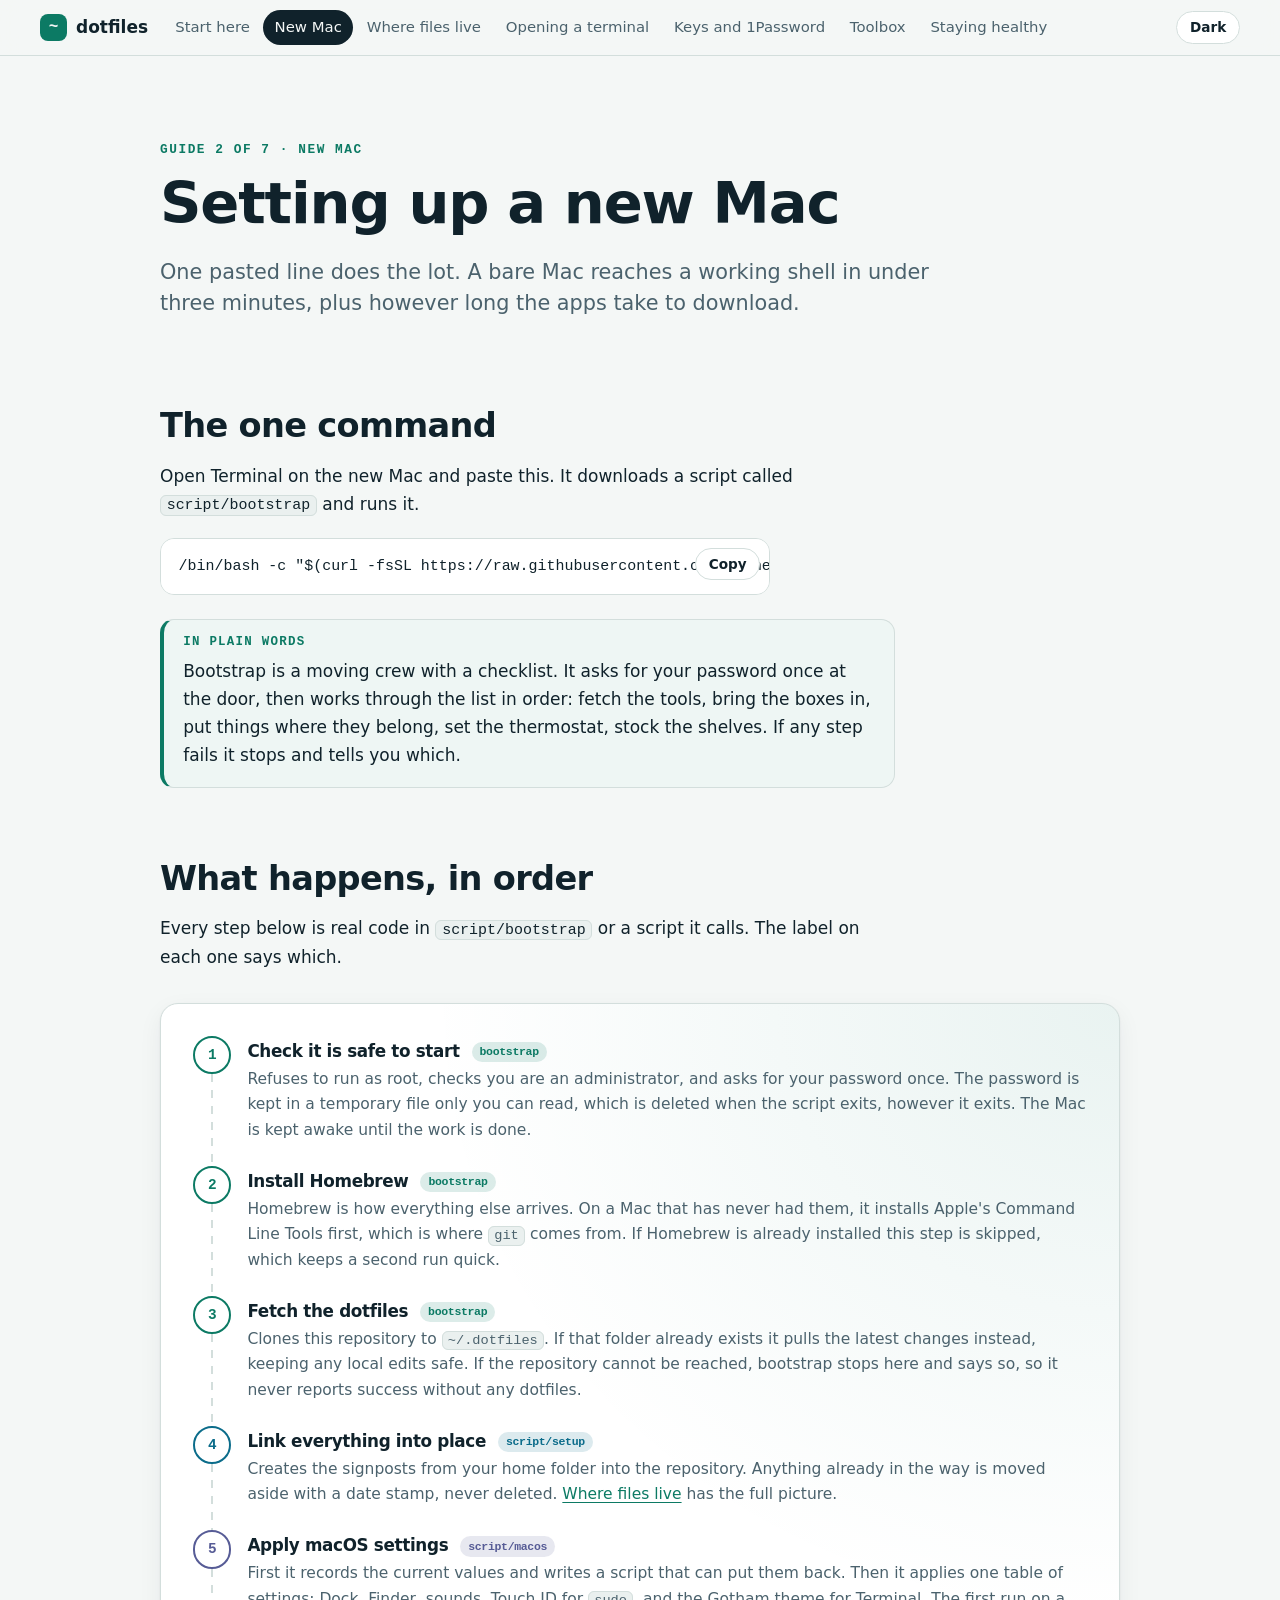
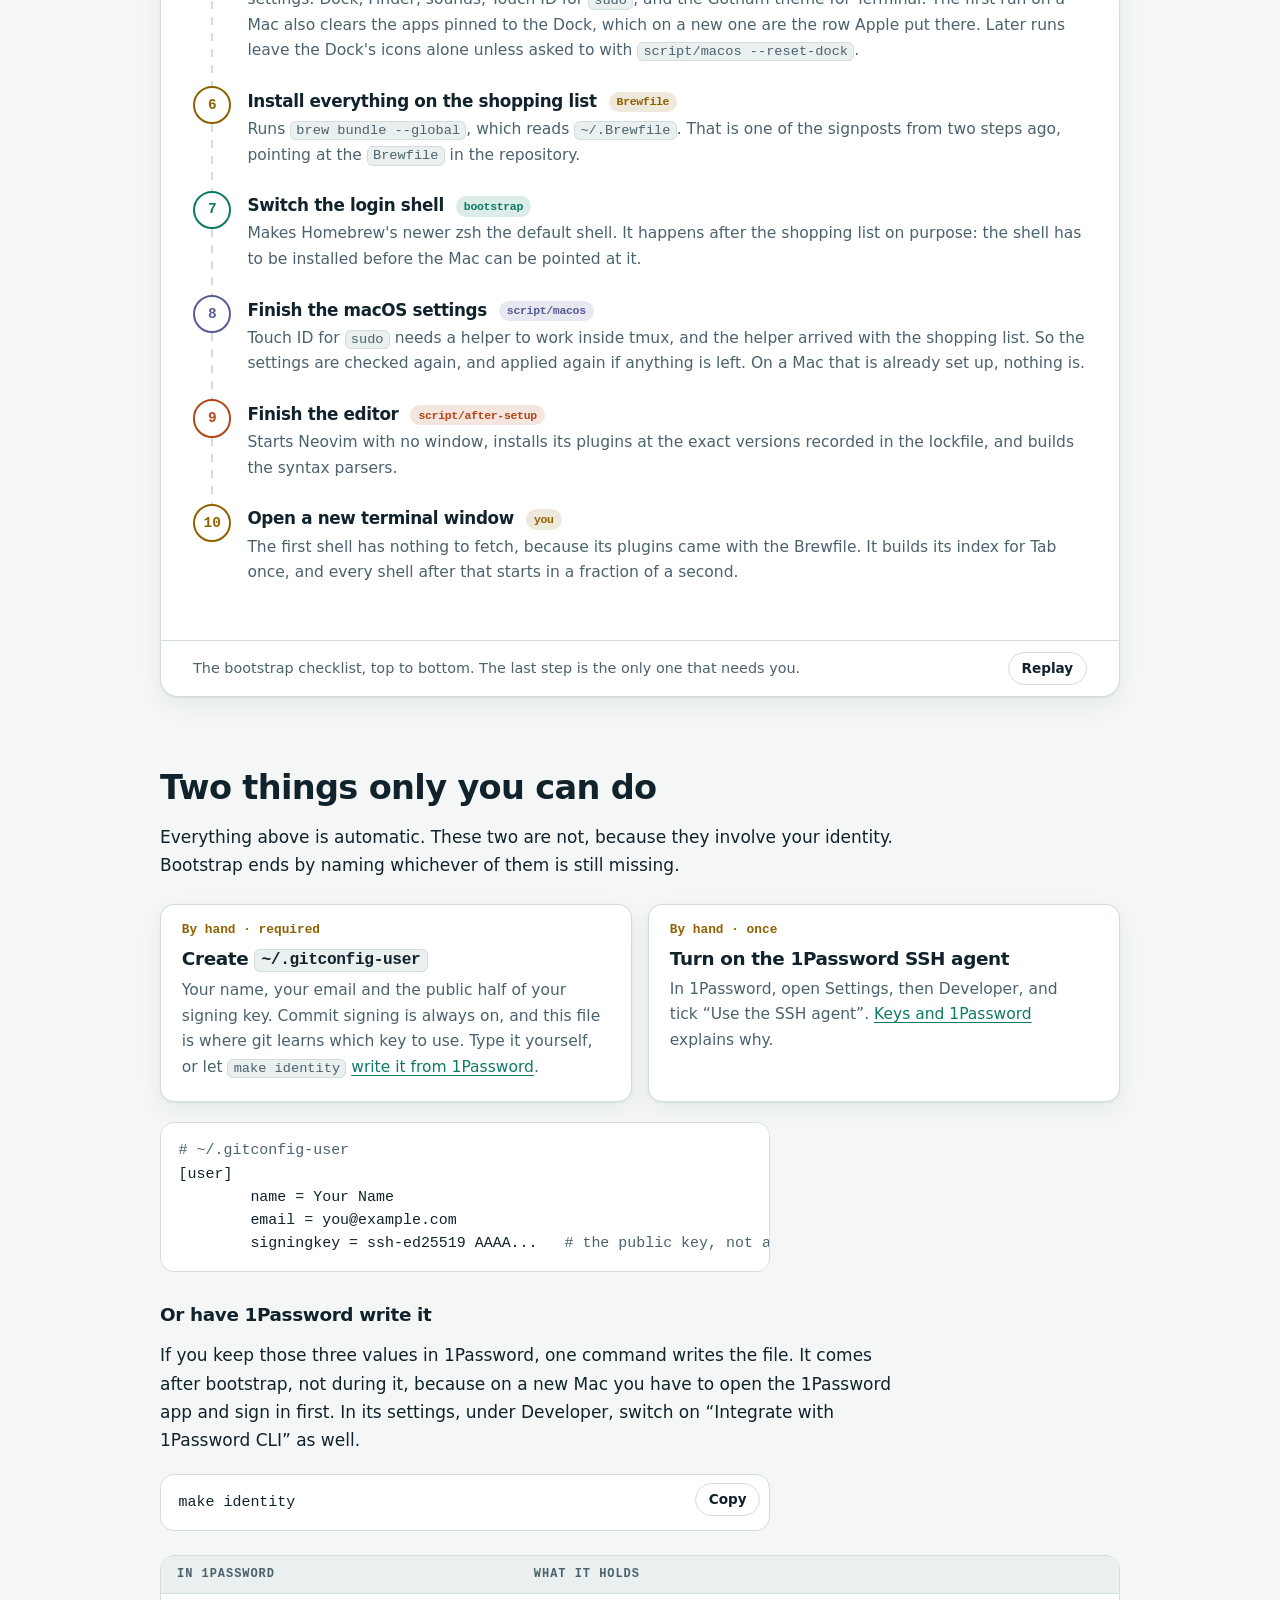
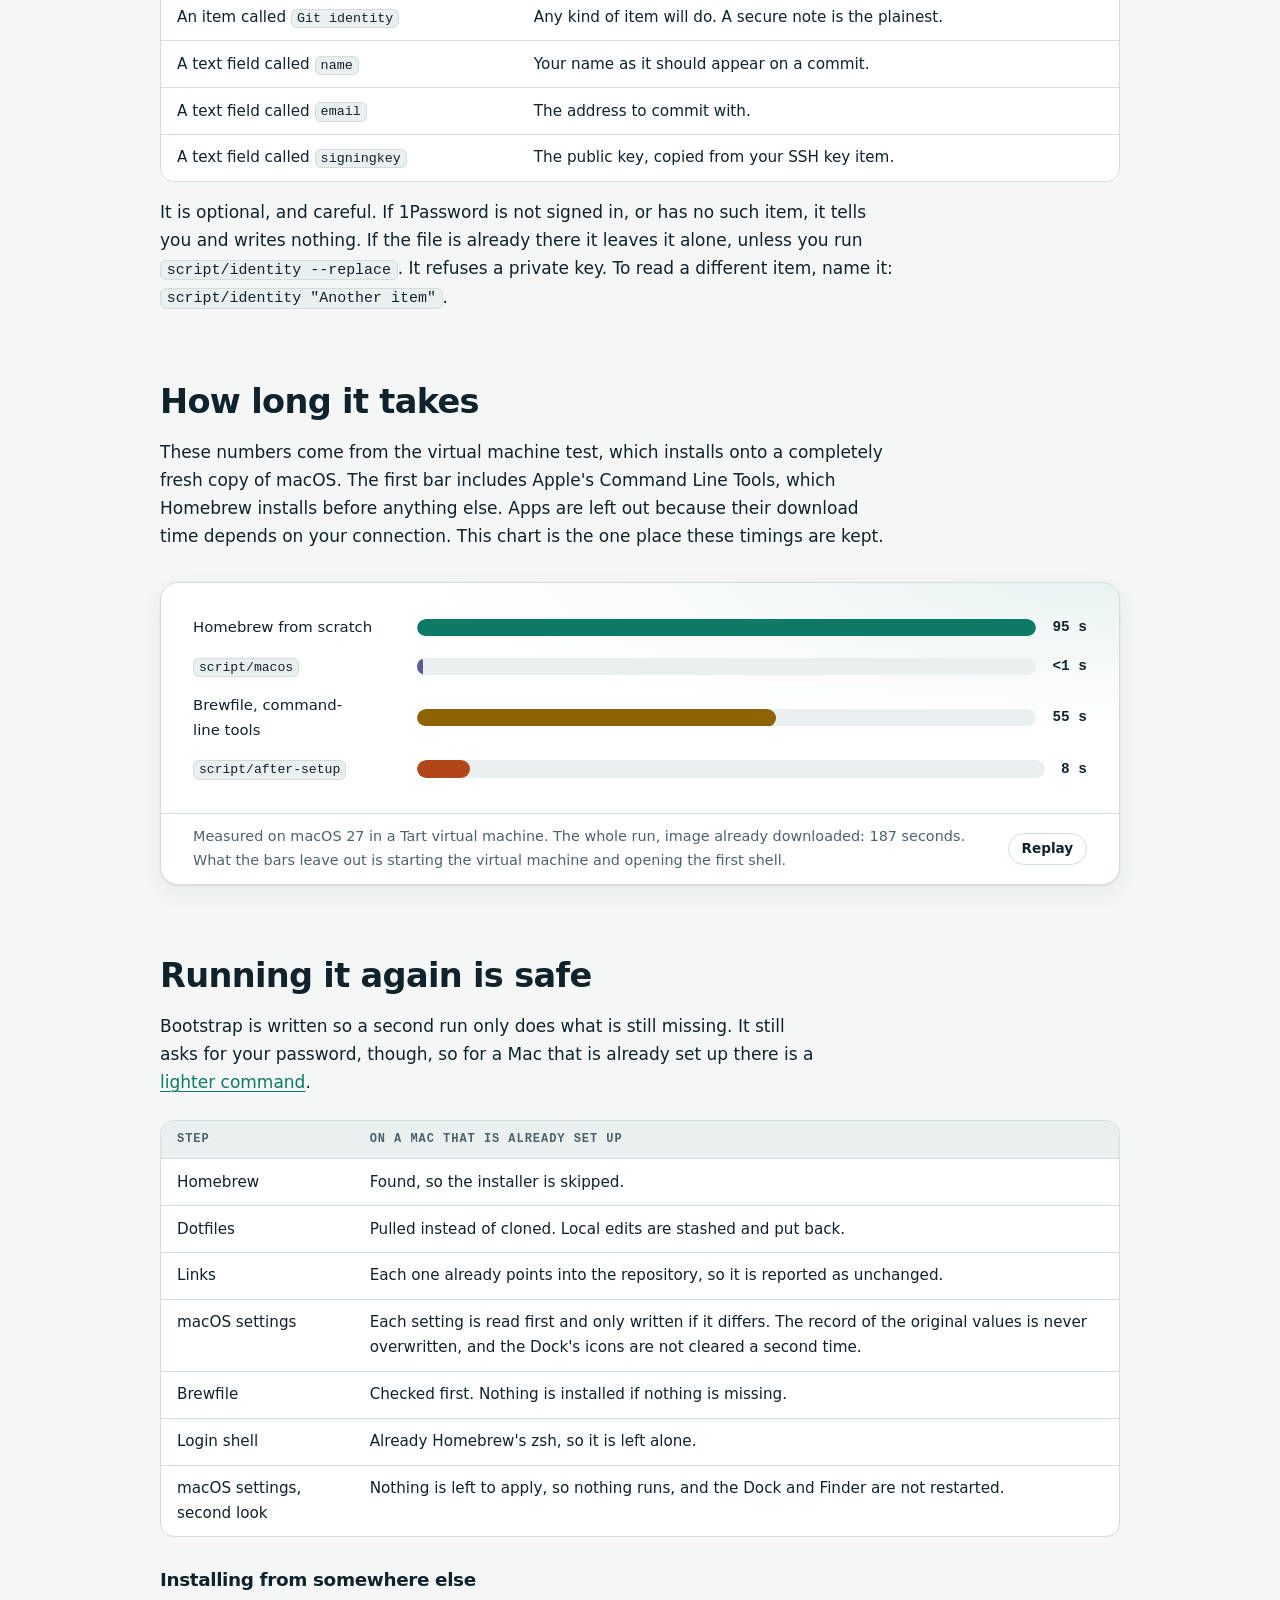
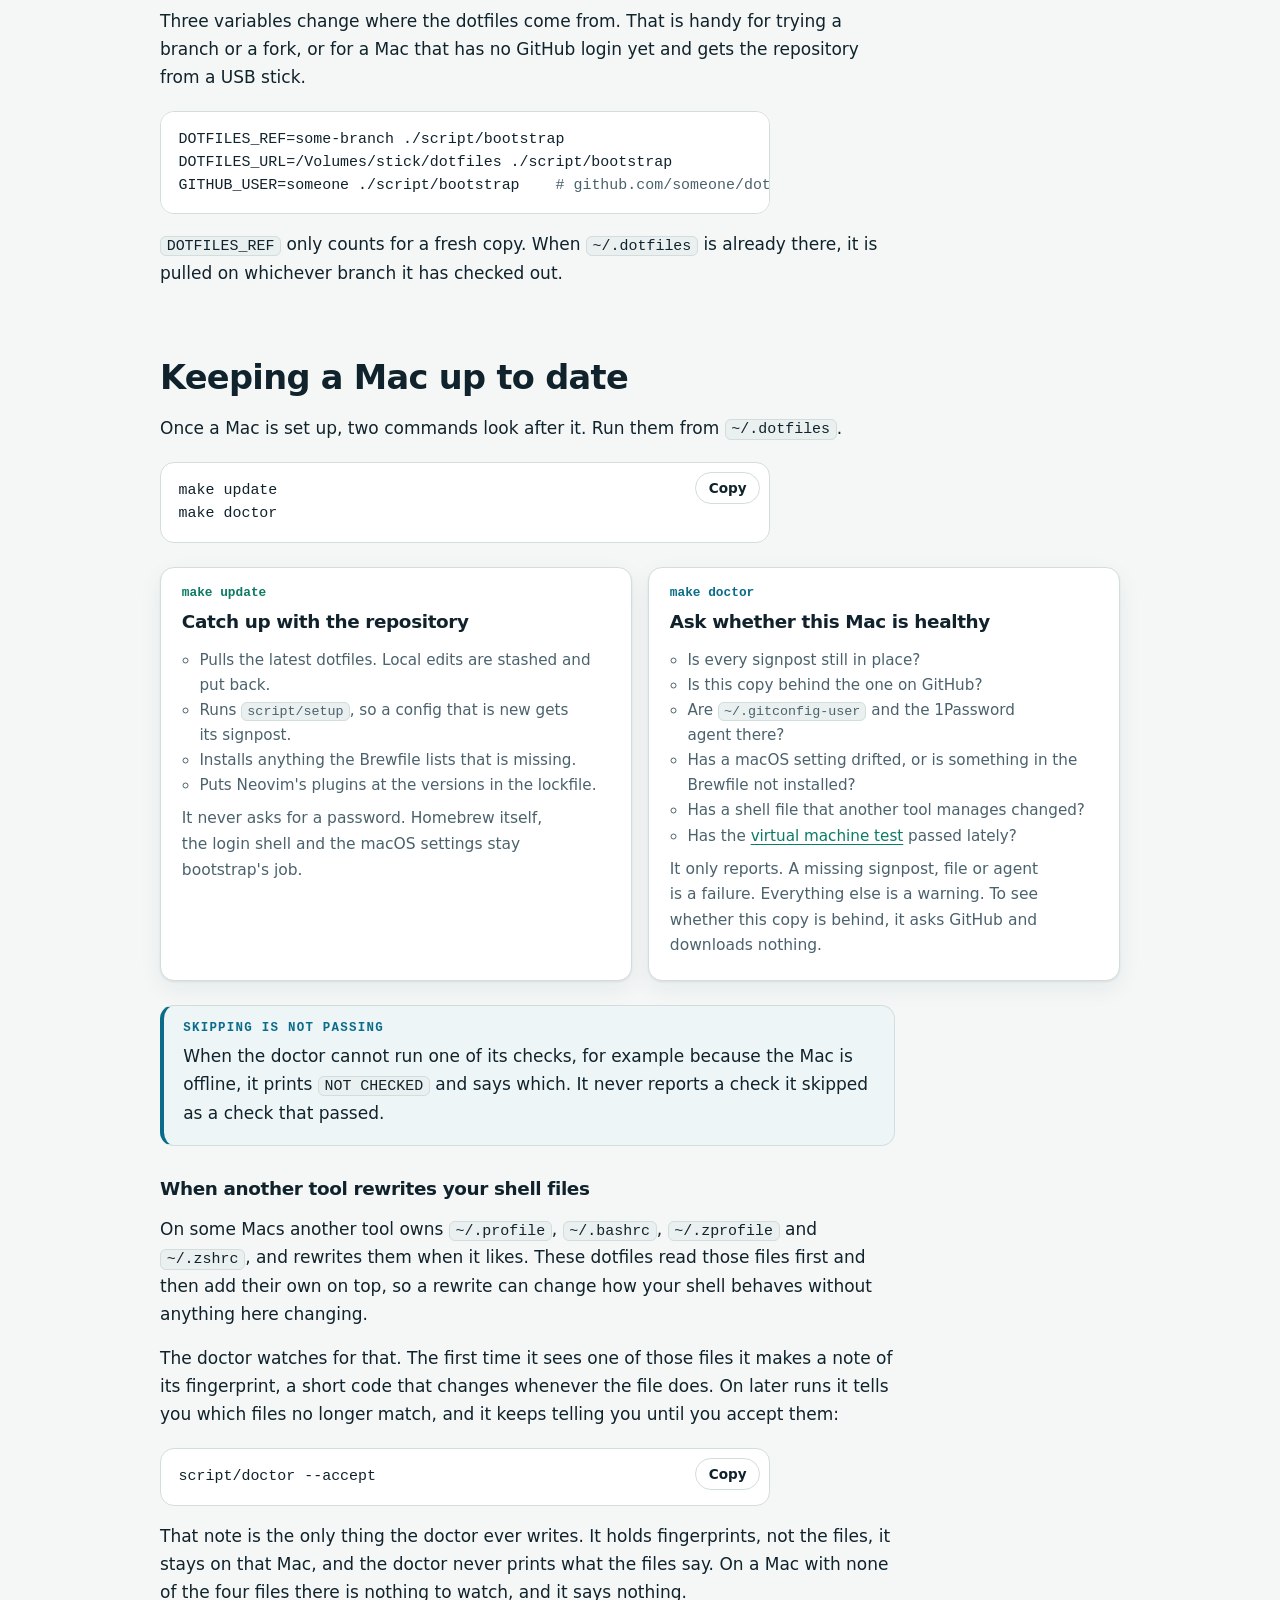
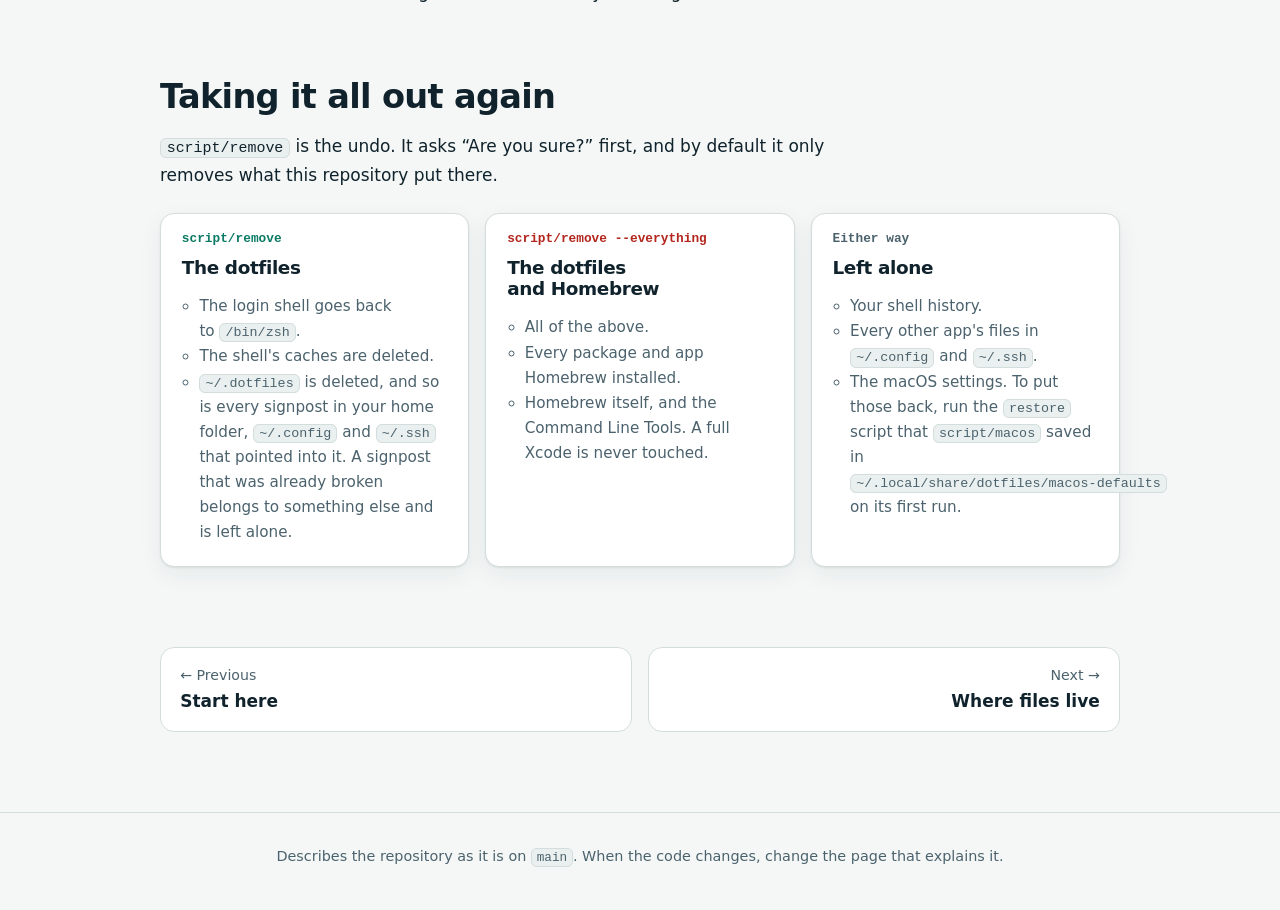
==== commit 121280e1: "fix(macos): clear the Dock on the first run A new machine kept the row of apps Apple pins to the Doc" ====
--- a/guides/install.html
+++ b/guides/install.html
@@ -72,7 +72,7 @@
           <li class="seq tone-violet">
             <div>
               <h3>Apply macOS settings <span class="who">script/macos</span></h3>
-              <p>First it records the current values and writes a script that can put them back. Then it applies one table of settings: Dock, Finder, sounds, Touch ID for <code>sudo</code>, and the Gotham theme for Terminal.</p>
+              <p>First it records the current values and writes a script that can put them back. Then it applies one table of settings: Dock, Finder, sounds, Touch ID for <code>sudo</code>, and the Gotham theme for Terminal. The first run on a Mac also clears the apps pinned to the Dock, which on a new one are the row Apple put there. Later runs leave the Dock's icons alone unless asked to with <code>script/macos --reset-dock</code>.</p>
             </div>
           </li>
           <li class="seq tone-yellow">
@@ -186,7 +186,7 @@
           <tr><td>Homebrew</td><td>Found, so the installer is skipped.</td></tr>
           <tr><td>Dotfiles</td><td>Pulled instead of cloned. Local edits are stashed and put back.</td></tr>
           <tr><td>Links</td><td>Each one already points into the repository, so it is reported as unchanged.</td></tr>
-          <tr><td>macOS settings</td><td>Each setting is read first and only written if it differs. The record of the original values is never overwritten.</td></tr>
+          <tr><td>macOS settings</td><td>Each setting is read first and only written if it differs. The record of the original values is never overwritten, and the Dock's icons are not cleared a second time.</td></tr>
           <tr><td>Brewfile</td><td>Checked first. Nothing is installed if nothing is missing.</td></tr>
           <tr><td>Login shell</td><td>Already Homebrew's zsh, so it is left alone.</td></tr>
           <tr><td>macOS settings, second look</td><td>Nothing is left to apply, so nothing runs, and the Dock and Finder are not restarted.</td></tr>
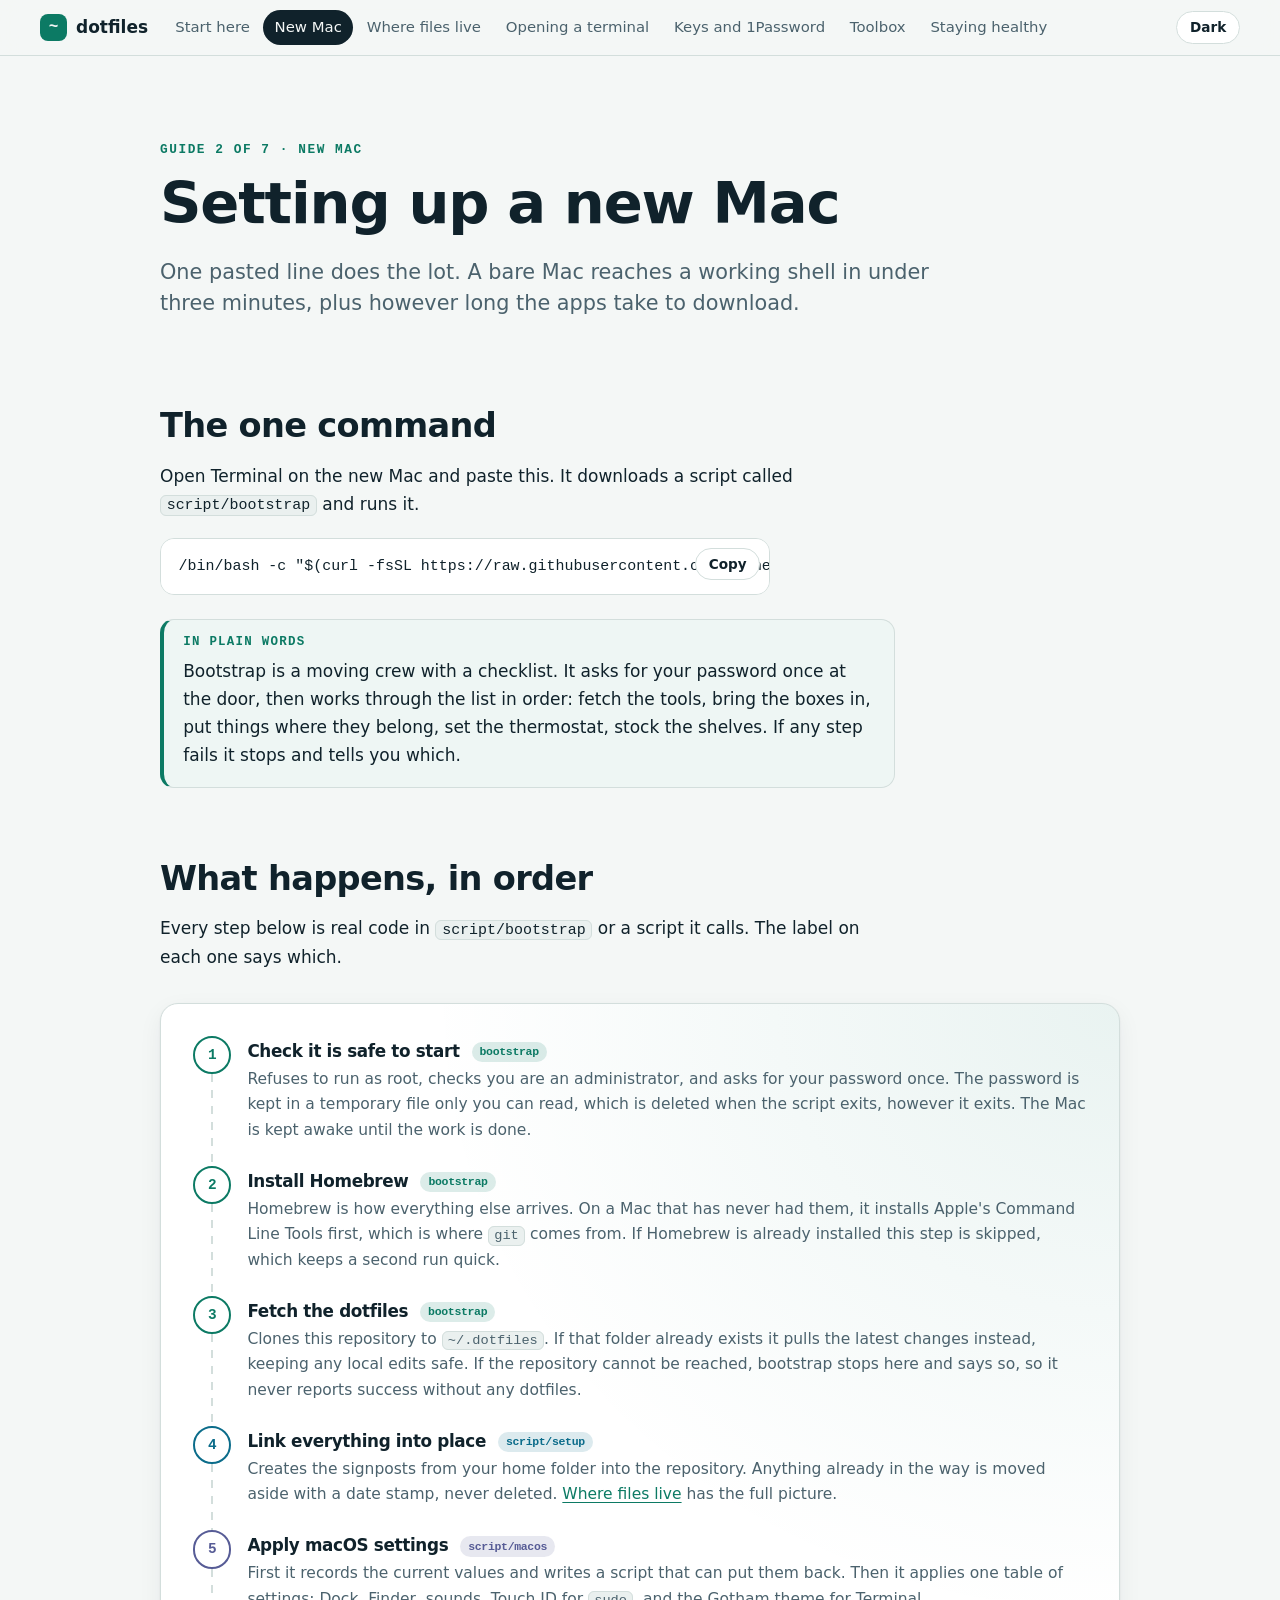
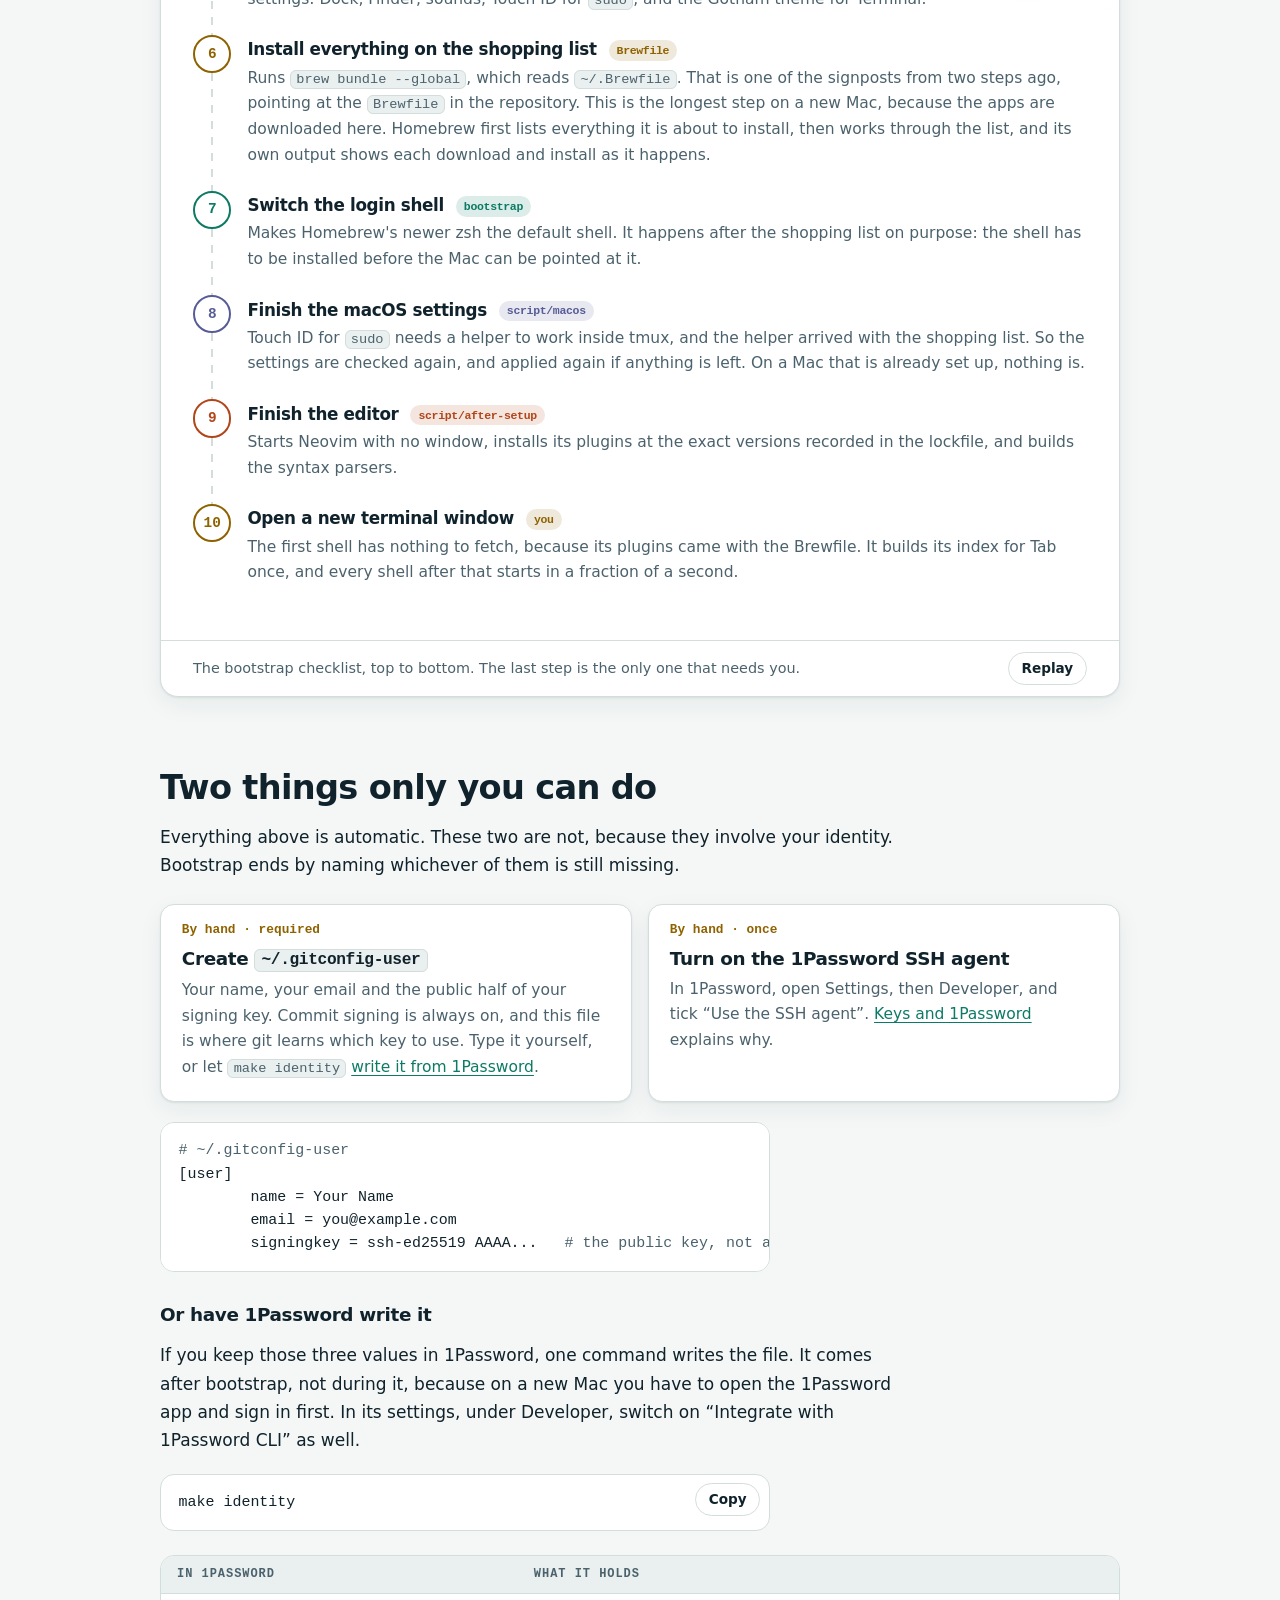
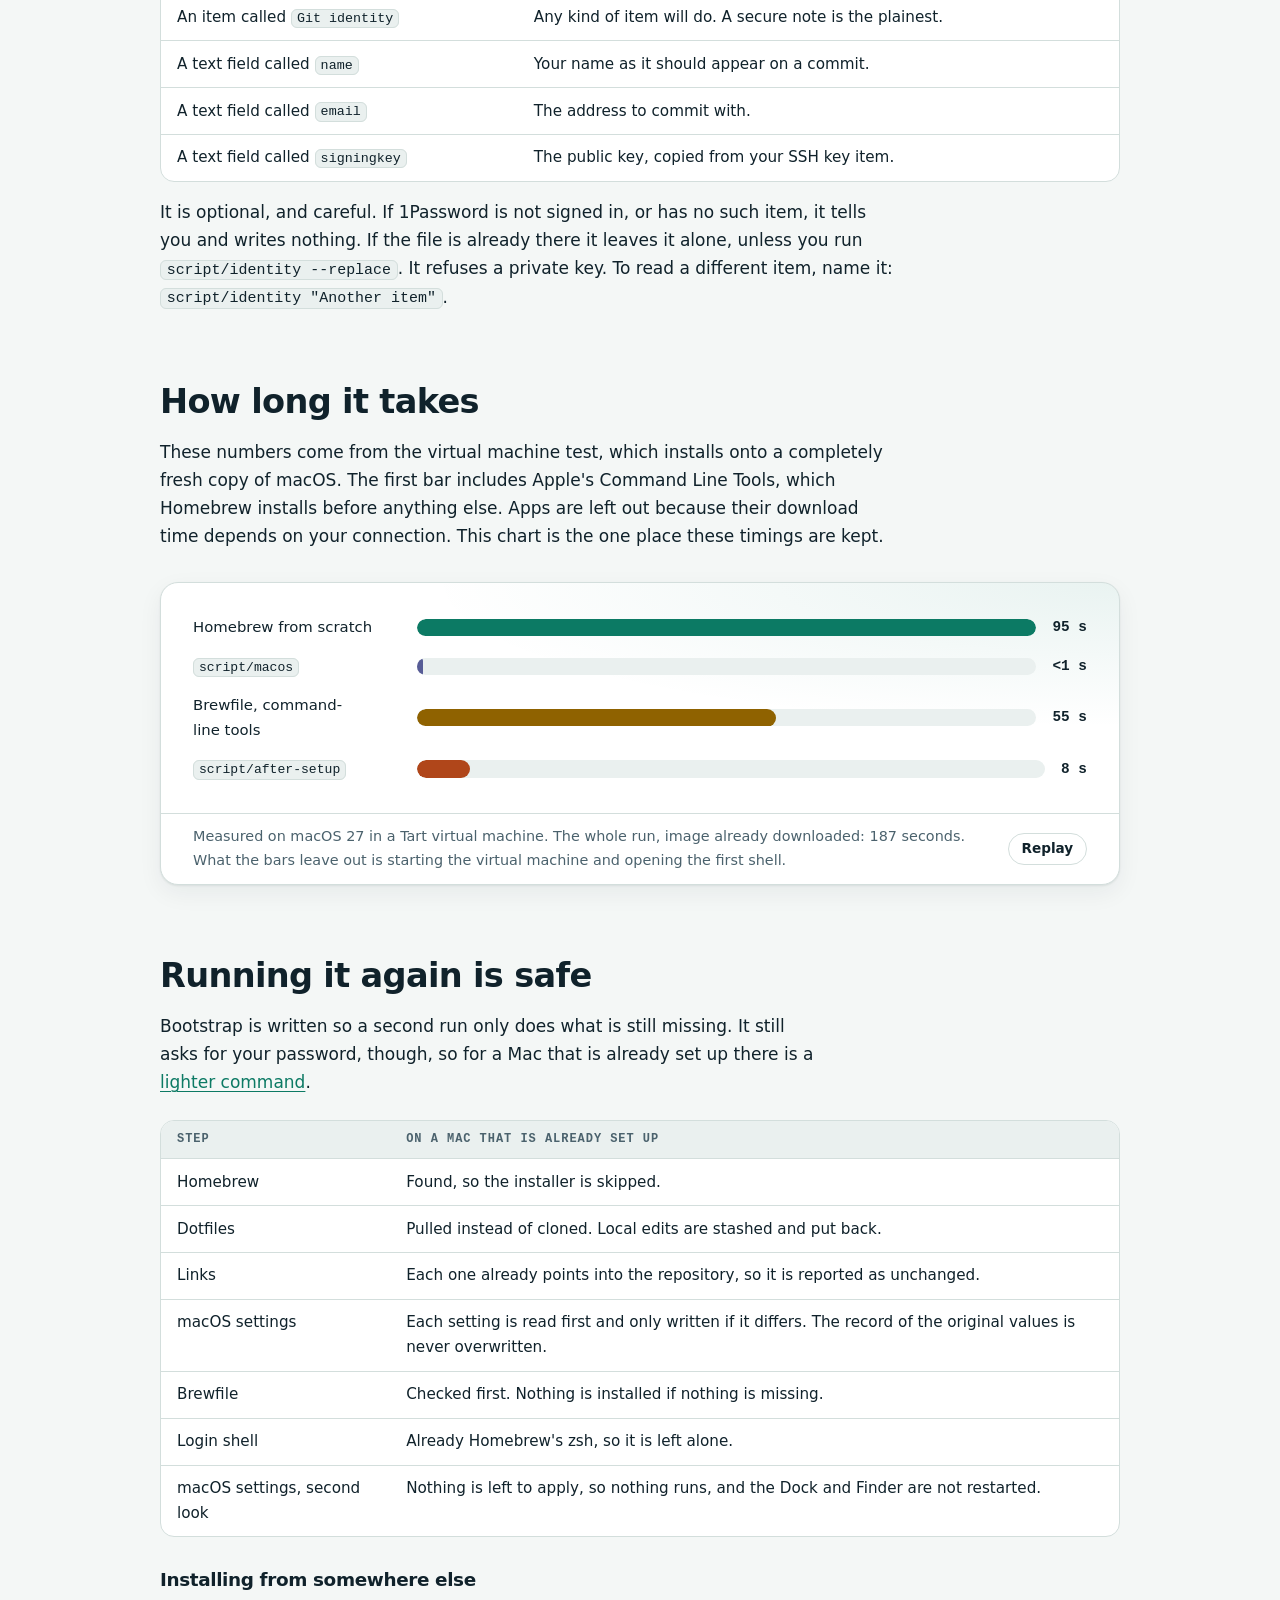
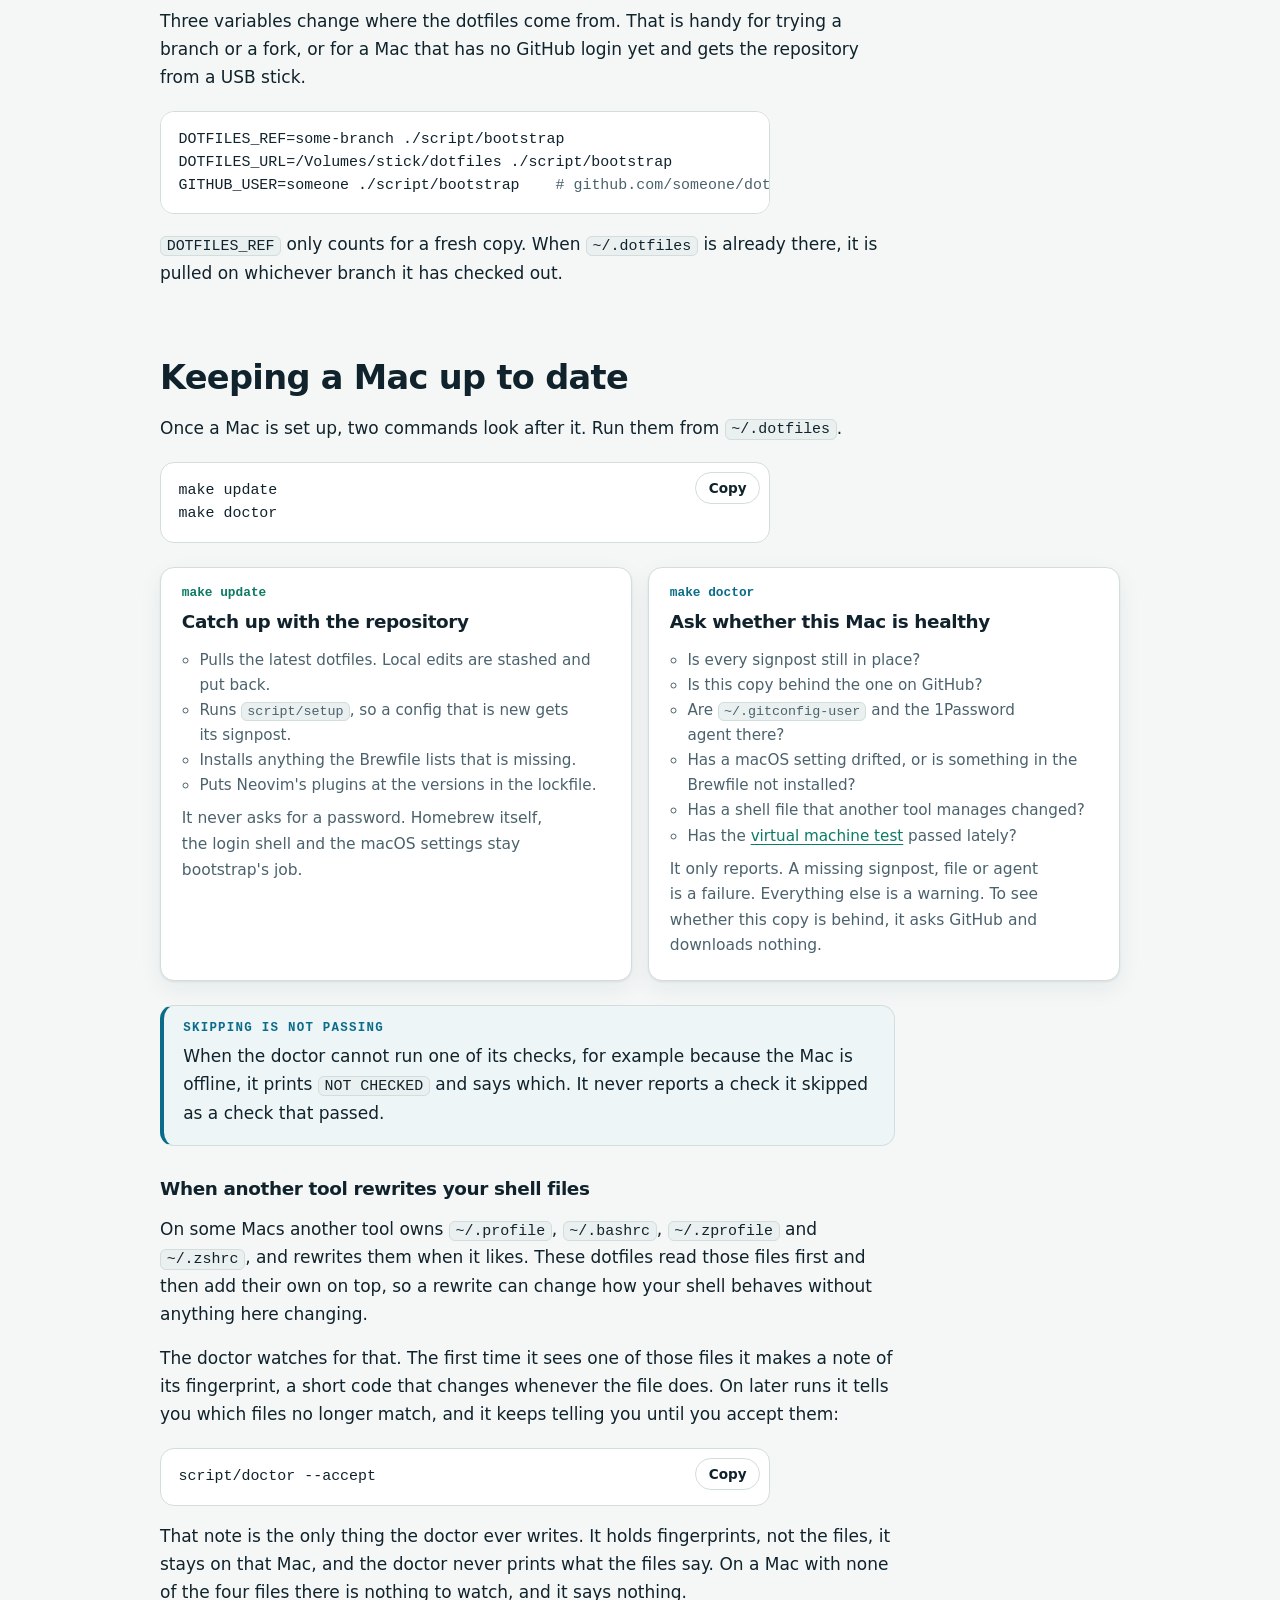
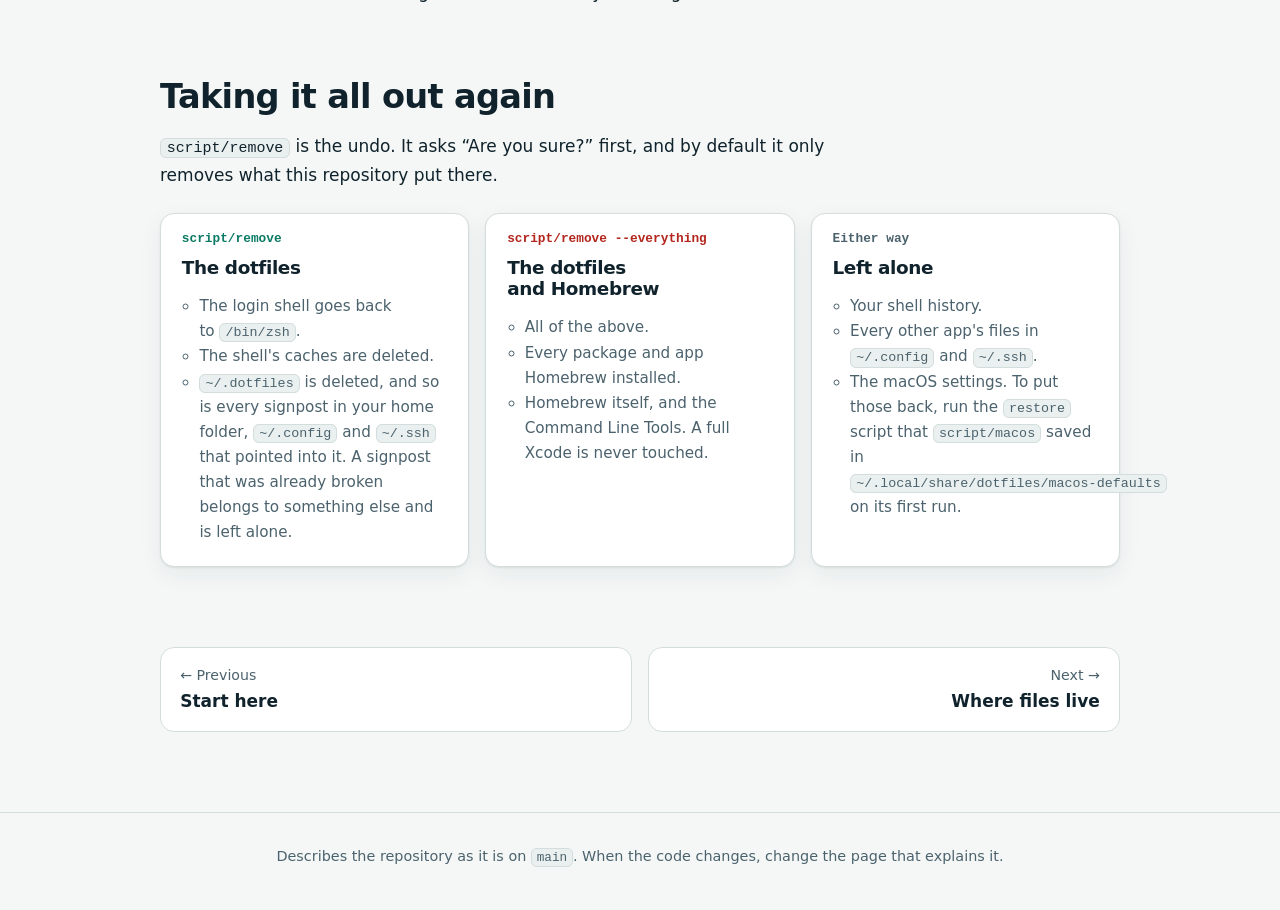
==== commit 0d5da282: "fix(bootstrap): show Homebrew's output while the Brewfile installs On a new machine the install went" ====
--- a/guides/install.html
+++ b/guides/install.html
@@ -72,13 +72,13 @@
           <li class="seq tone-violet">
             <div>
               <h3>Apply macOS settings <span class="who">script/macos</span></h3>
-              <p>First it records the current values and writes a script that can put them back. Then it applies one table of settings: Dock, Finder, sounds, Touch ID for <code>sudo</code>, and the Gotham theme for Terminal. The first run on a Mac also clears the apps pinned to the Dock, which on a new one are the row Apple put there. Later runs leave the Dock's icons alone unless asked to with <code>script/macos --reset-dock</code>.</p>
+              <p>First it records the current values and writes a script that can put them back. Then it applies one table of settings: Dock, Finder, sounds, Touch ID for <code>sudo</code>, and the Gotham theme for Terminal.</p>
             </div>
           </li>
           <li class="seq tone-yellow">
             <div>
               <h3>Install everything on the shopping list <span class="who">Brewfile</span></h3>
-              <p>Runs <code>brew bundle --global</code>, which reads <code>~/.Brewfile</code>. That is one of the signposts from two steps ago, pointing at the <code>Brewfile</code> in the repository.</p>
+              <p>Runs <code>brew bundle --global</code>, which reads <code>~/.Brewfile</code>. That is one of the signposts from two steps ago, pointing at the <code>Brewfile</code> in the repository. This is the longest step on a new Mac, because the apps are downloaded here. Homebrew first lists everything it is about to install, then works through the list, and its own output shows each download and install as it happens.</p>
             </div>
           </li>
           <li class="seq">
@@ -186,7 +186,7 @@
           <tr><td>Homebrew</td><td>Found, so the installer is skipped.</td></tr>
           <tr><td>Dotfiles</td><td>Pulled instead of cloned. Local edits are stashed and put back.</td></tr>
           <tr><td>Links</td><td>Each one already points into the repository, so it is reported as unchanged.</td></tr>
-          <tr><td>macOS settings</td><td>Each setting is read first and only written if it differs. The record of the original values is never overwritten, and the Dock's icons are not cleared a second time.</td></tr>
+          <tr><td>macOS settings</td><td>Each setting is read first and only written if it differs. The record of the original values is never overwritten.</td></tr>
           <tr><td>Brewfile</td><td>Checked first. Nothing is installed if nothing is missing.</td></tr>
           <tr><td>Login shell</td><td>Already Homebrew's zsh, so it is left alone.</td></tr>
           <tr><td>macOS settings, second look</td><td>Nothing is left to apply, so nothing runs, and the Dock and Finder are not restarted.</td></tr>
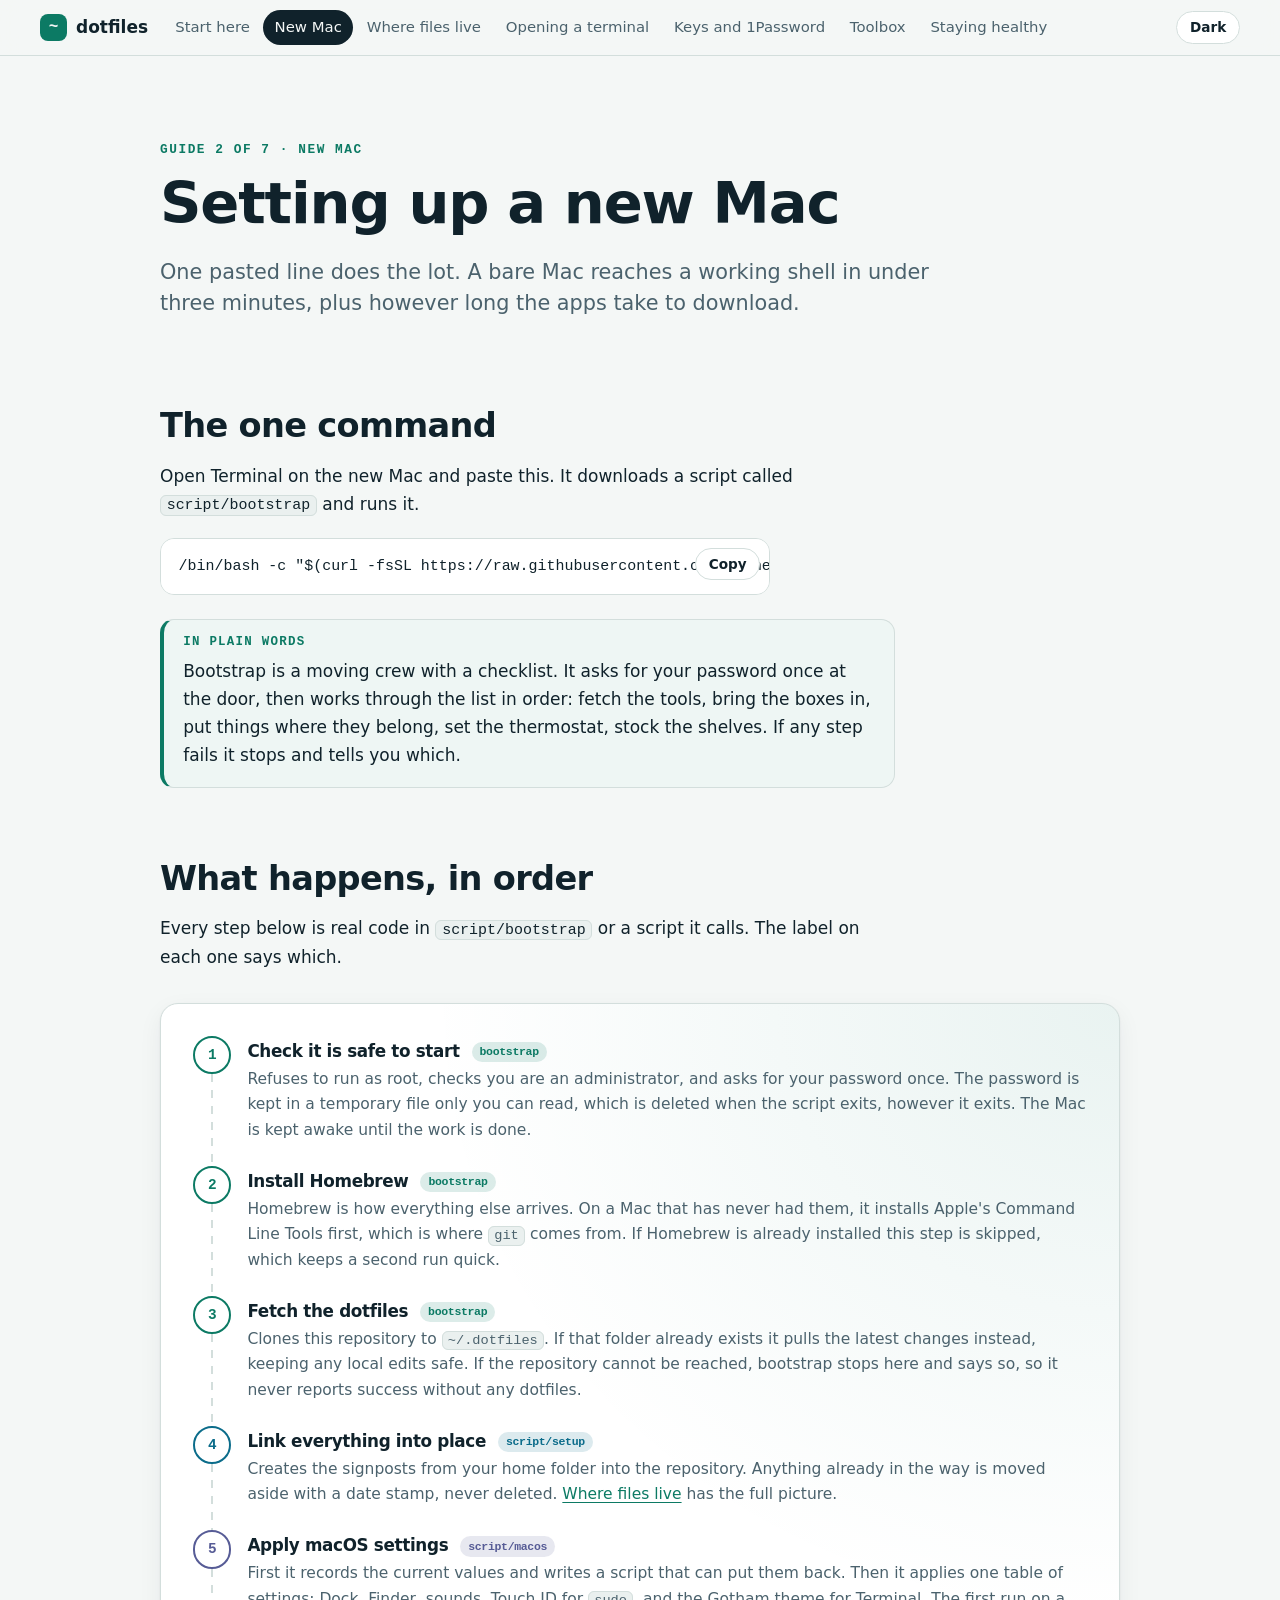
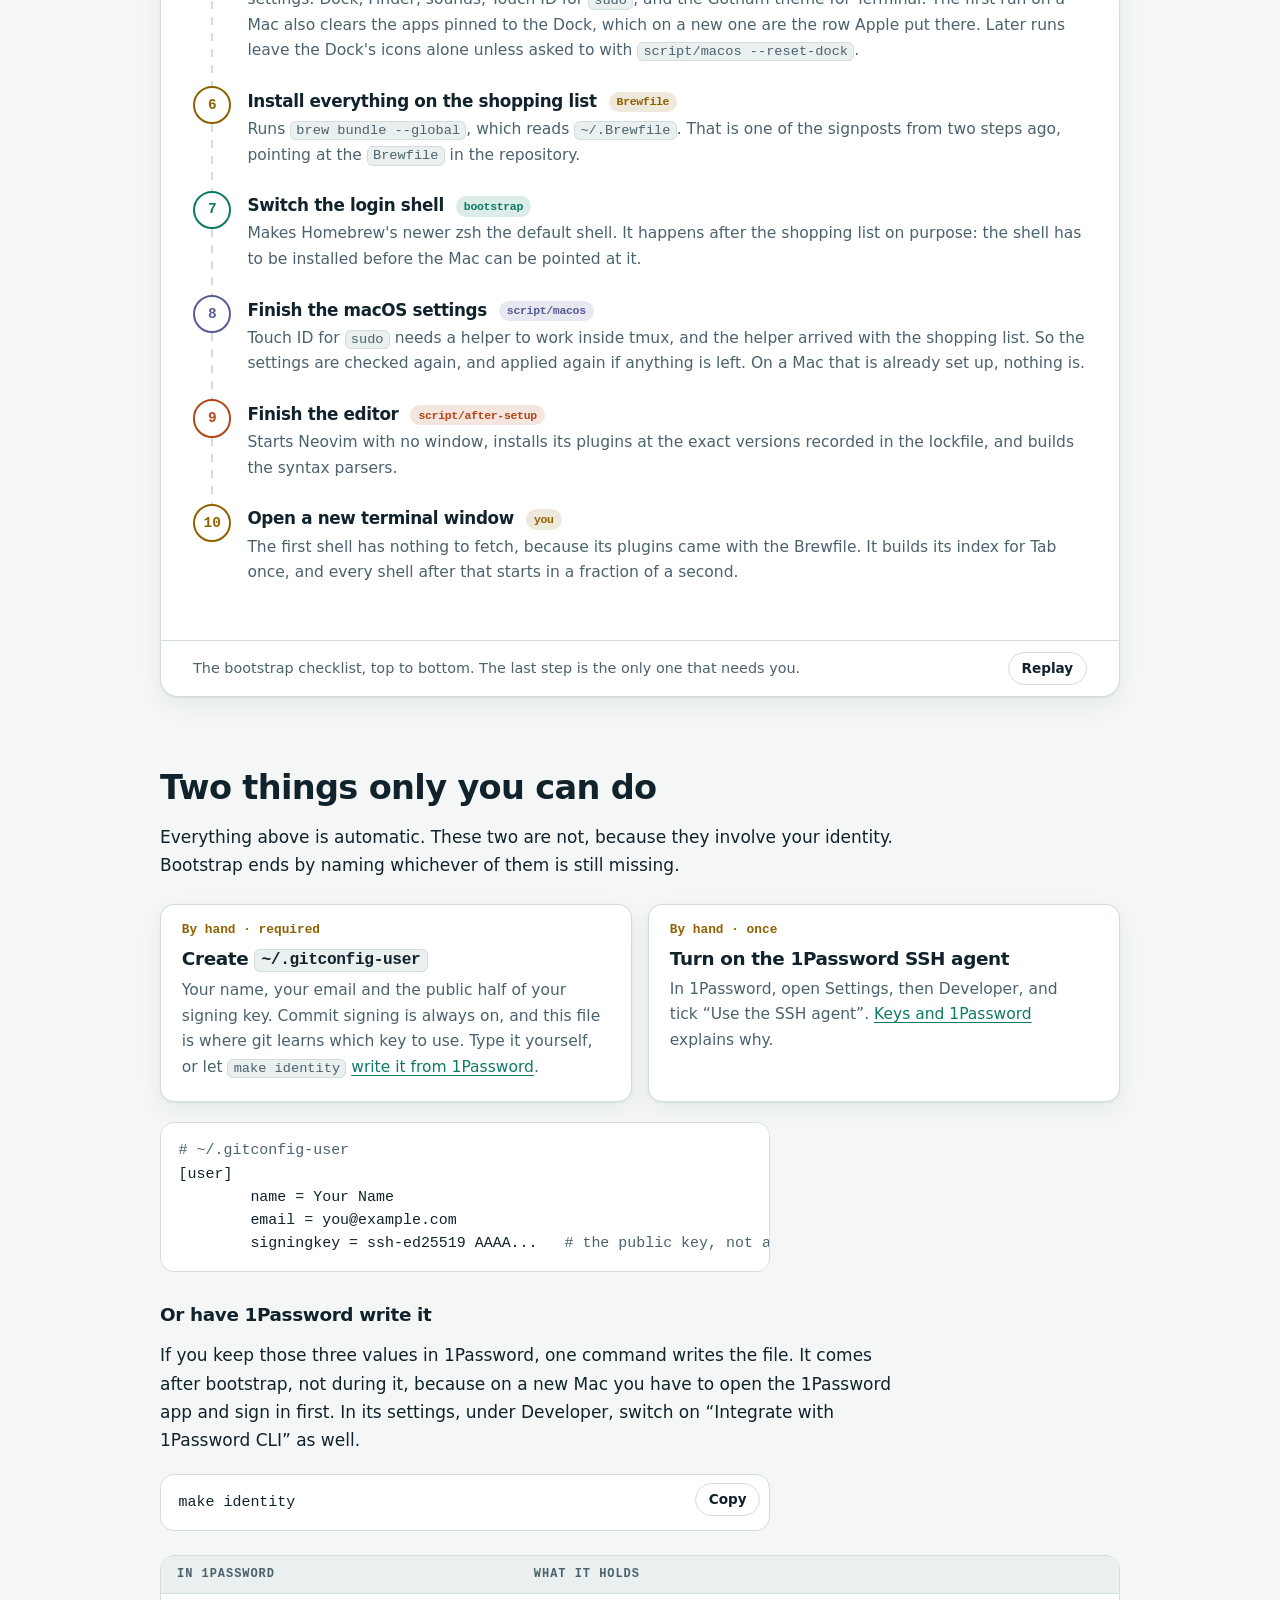
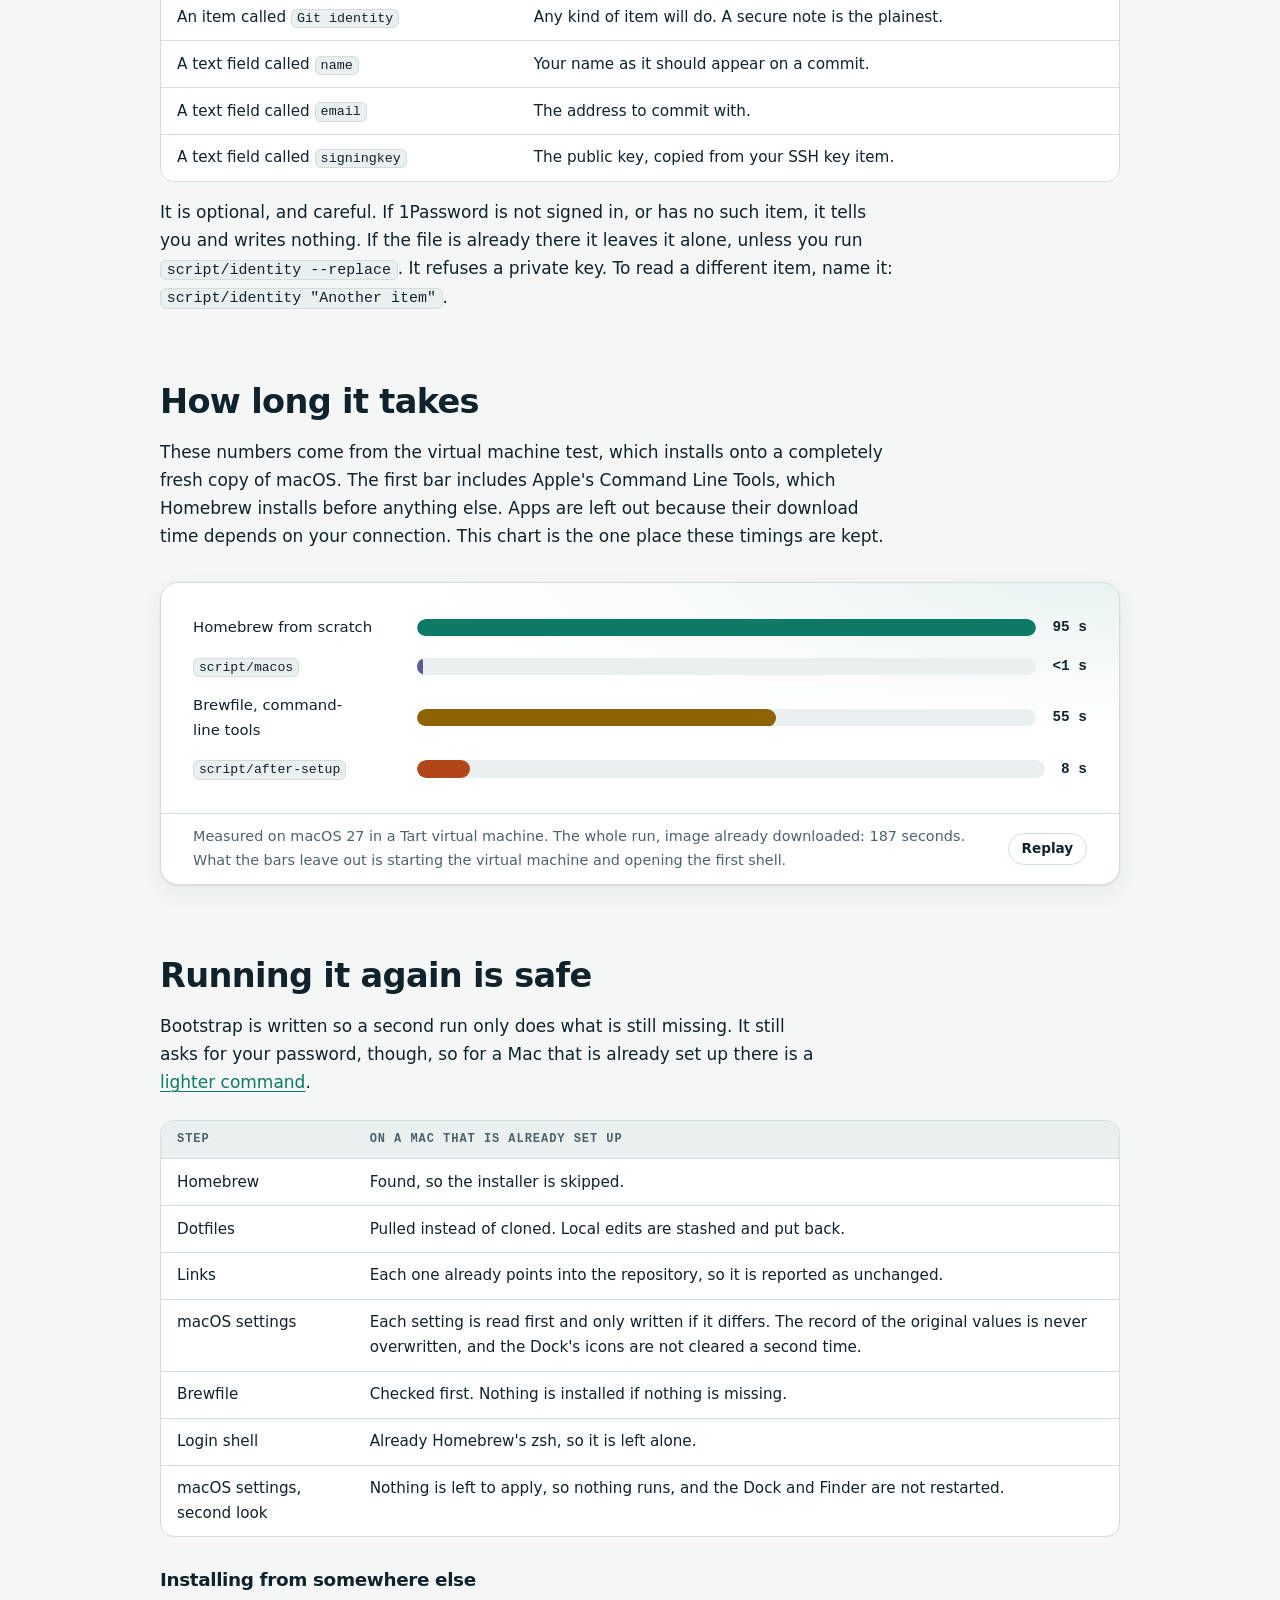
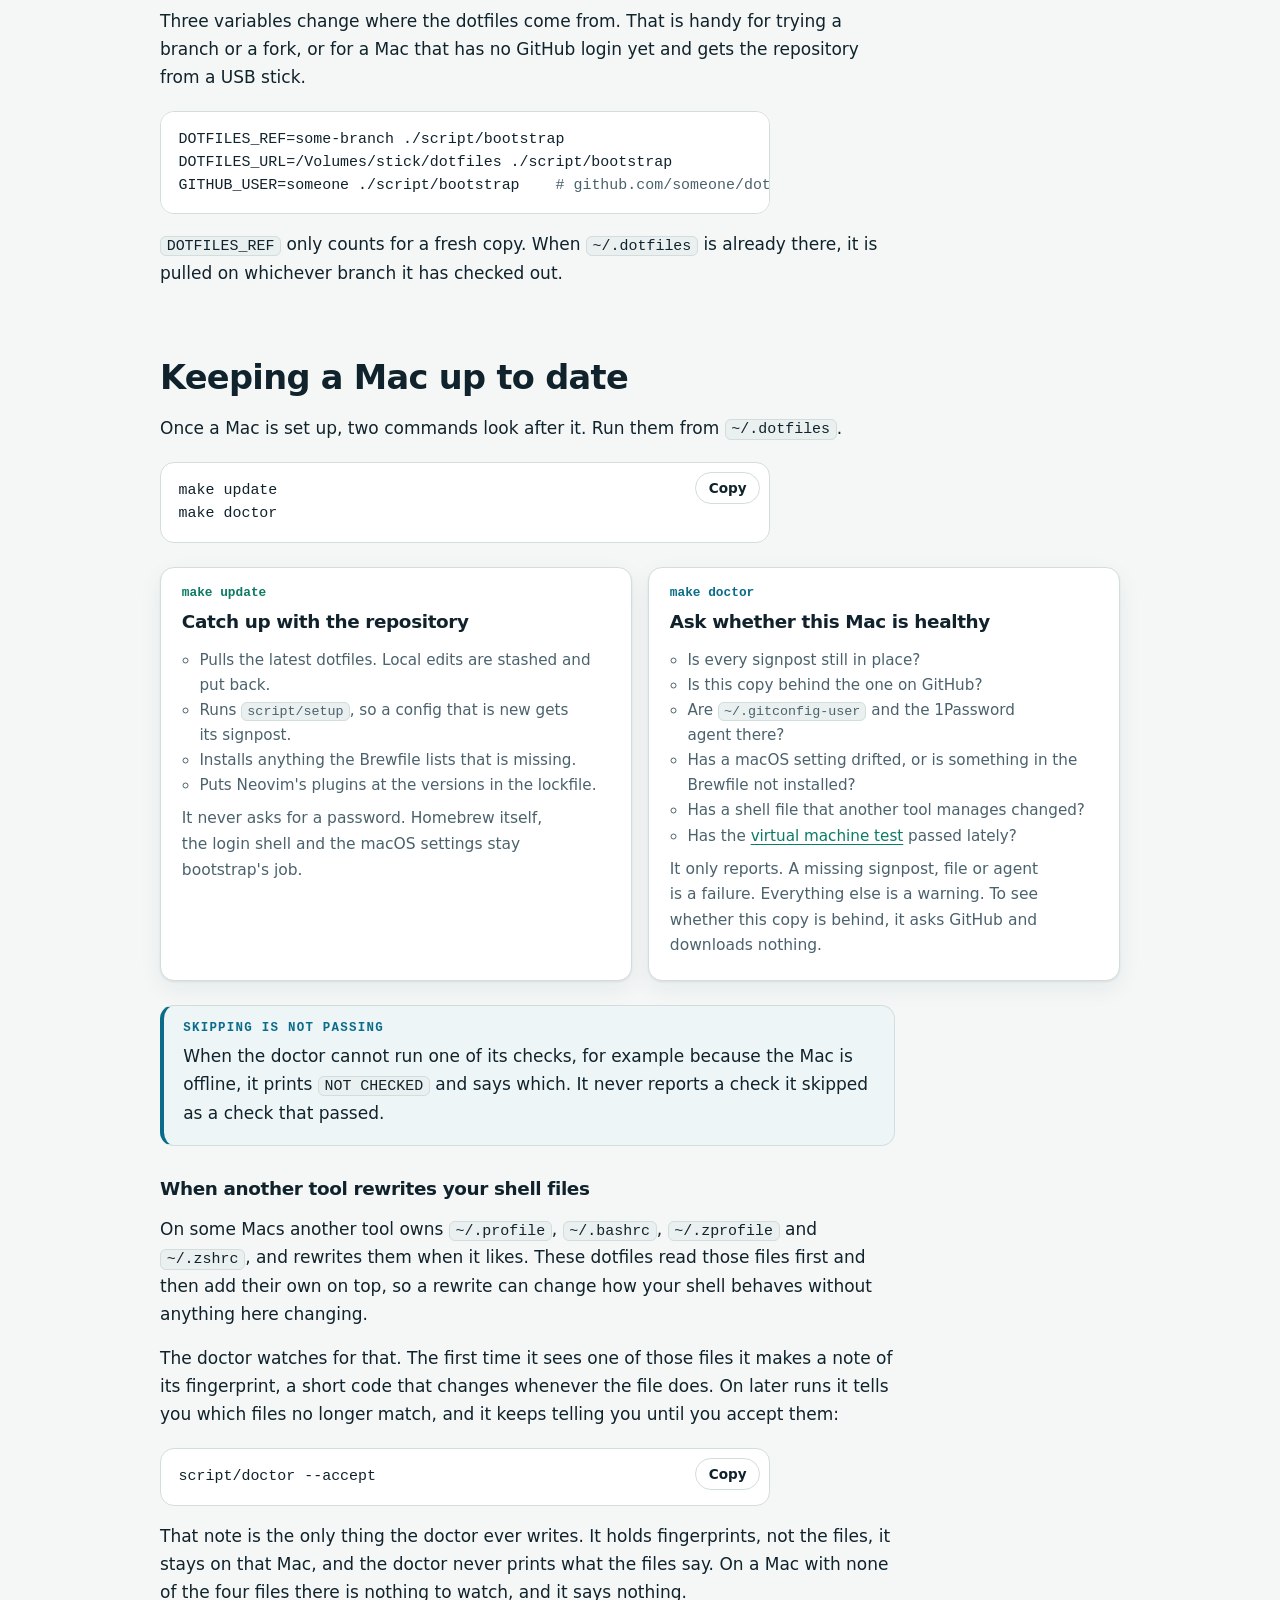
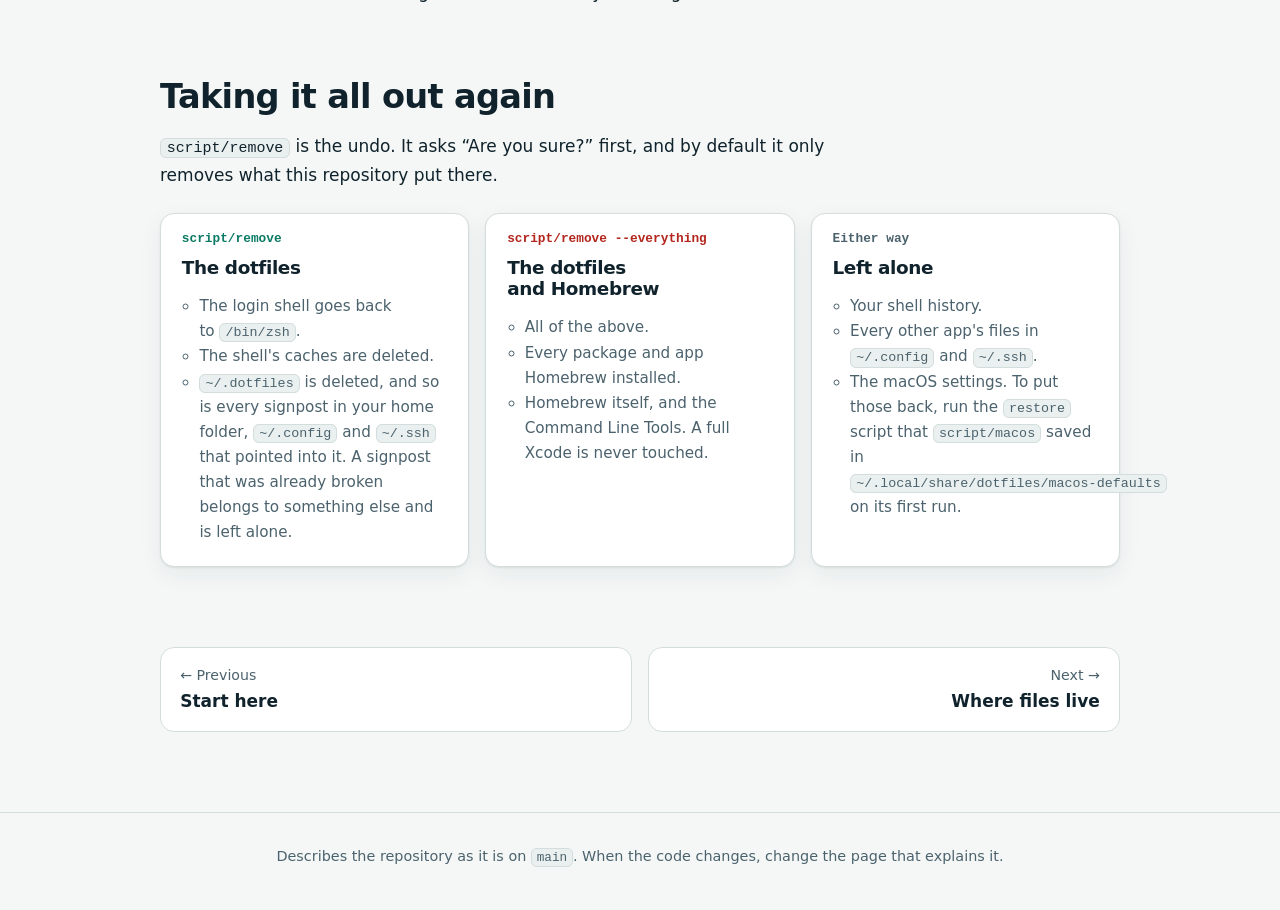
==== commit 71ba26c1: "fix(macos): clear the Dock on the first run (#40)" ====
--- a/guides/install.html
+++ b/guides/install.html
@@ -72,13 +72,13 @@
           <li class="seq tone-violet">
             <div>
               <h3>Apply macOS settings <span class="who">script/macos</span></h3>
-              <p>First it records the current values and writes a script that can put them back. Then it applies one table of settings: Dock, Finder, sounds, Touch ID for <code>sudo</code>, and the Gotham theme for Terminal.</p>
+              <p>First it records the current values and writes a script that can put them back. Then it applies one table of settings: Dock, Finder, sounds, Touch ID for <code>sudo</code>, and the Gotham theme for Terminal. The first run on a Mac also clears the apps pinned to the Dock, which on a new one are the row Apple put there. Later runs leave the Dock's icons alone unless asked to with <code>script/macos --reset-dock</code>.</p>
             </div>
           </li>
           <li class="seq tone-yellow">
             <div>
               <h3>Install everything on the shopping list <span class="who">Brewfile</span></h3>
-              <p>Runs <code>brew bundle --global</code>, which reads <code>~/.Brewfile</code>. That is one of the signposts from two steps ago, pointing at the <code>Brewfile</code> in the repository. This is the longest step on a new Mac, because the apps are downloaded here. Homebrew first lists everything it is about to install, then works through the list, and its own output shows each download and install as it happens.</p>
+              <p>Runs <code>brew bundle --global</code>, which reads <code>~/.Brewfile</code>. That is one of the signposts from two steps ago, pointing at the <code>Brewfile</code> in the repository.</p>
             </div>
           </li>
           <li class="seq">
@@ -186,7 +186,7 @@
           <tr><td>Homebrew</td><td>Found, so the installer is skipped.</td></tr>
           <tr><td>Dotfiles</td><td>Pulled instead of cloned. Local edits are stashed and put back.</td></tr>
           <tr><td>Links</td><td>Each one already points into the repository, so it is reported as unchanged.</td></tr>
-          <tr><td>macOS settings</td><td>Each setting is read first and only written if it differs. The record of the original values is never overwritten.</td></tr>
+          <tr><td>macOS settings</td><td>Each setting is read first and only written if it differs. The record of the original values is never overwritten, and the Dock's icons are not cleared a second time.</td></tr>
           <tr><td>Brewfile</td><td>Checked first. Nothing is installed if nothing is missing.</td></tr>
           <tr><td>Login shell</td><td>Already Homebrew's zsh, so it is left alone.</td></tr>
           <tr><td>macOS settings, second look</td><td>Nothing is left to apply, so nothing runs, and the Dock and Finder are not restarted.</td></tr>
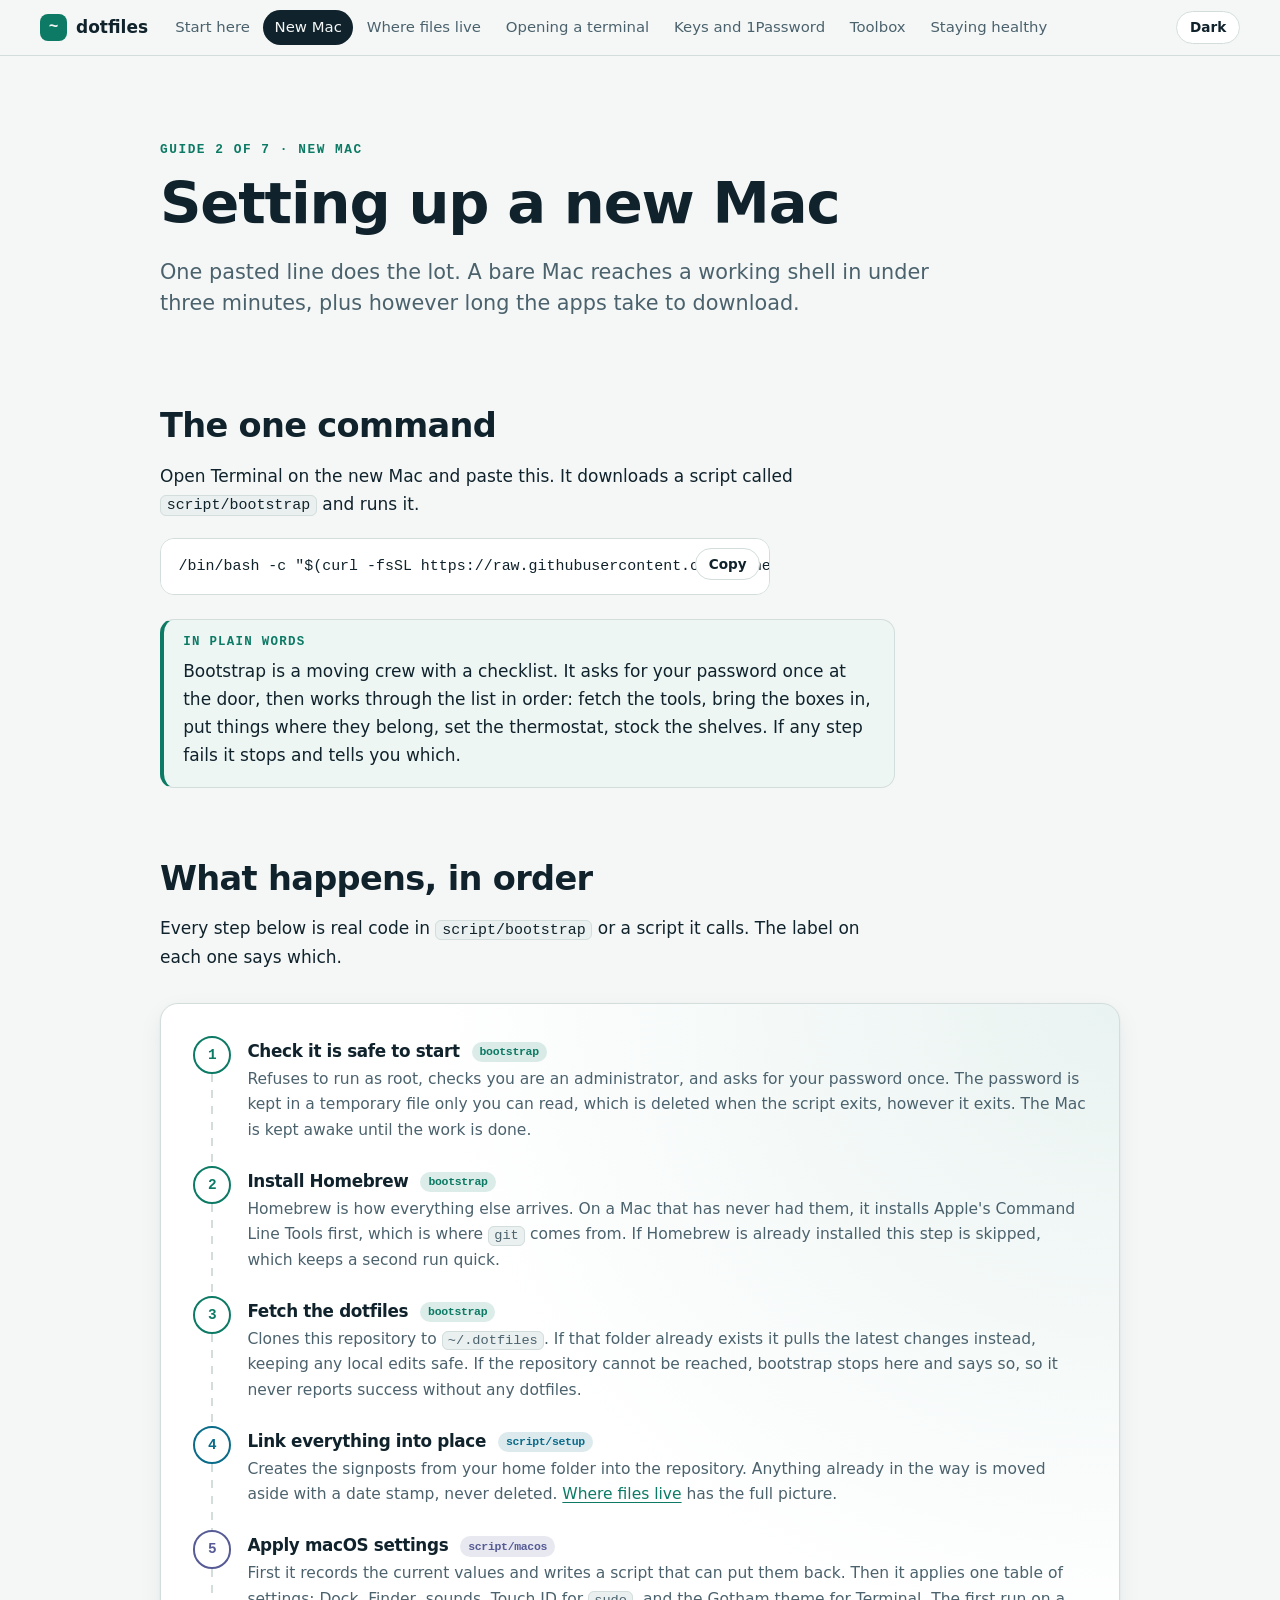
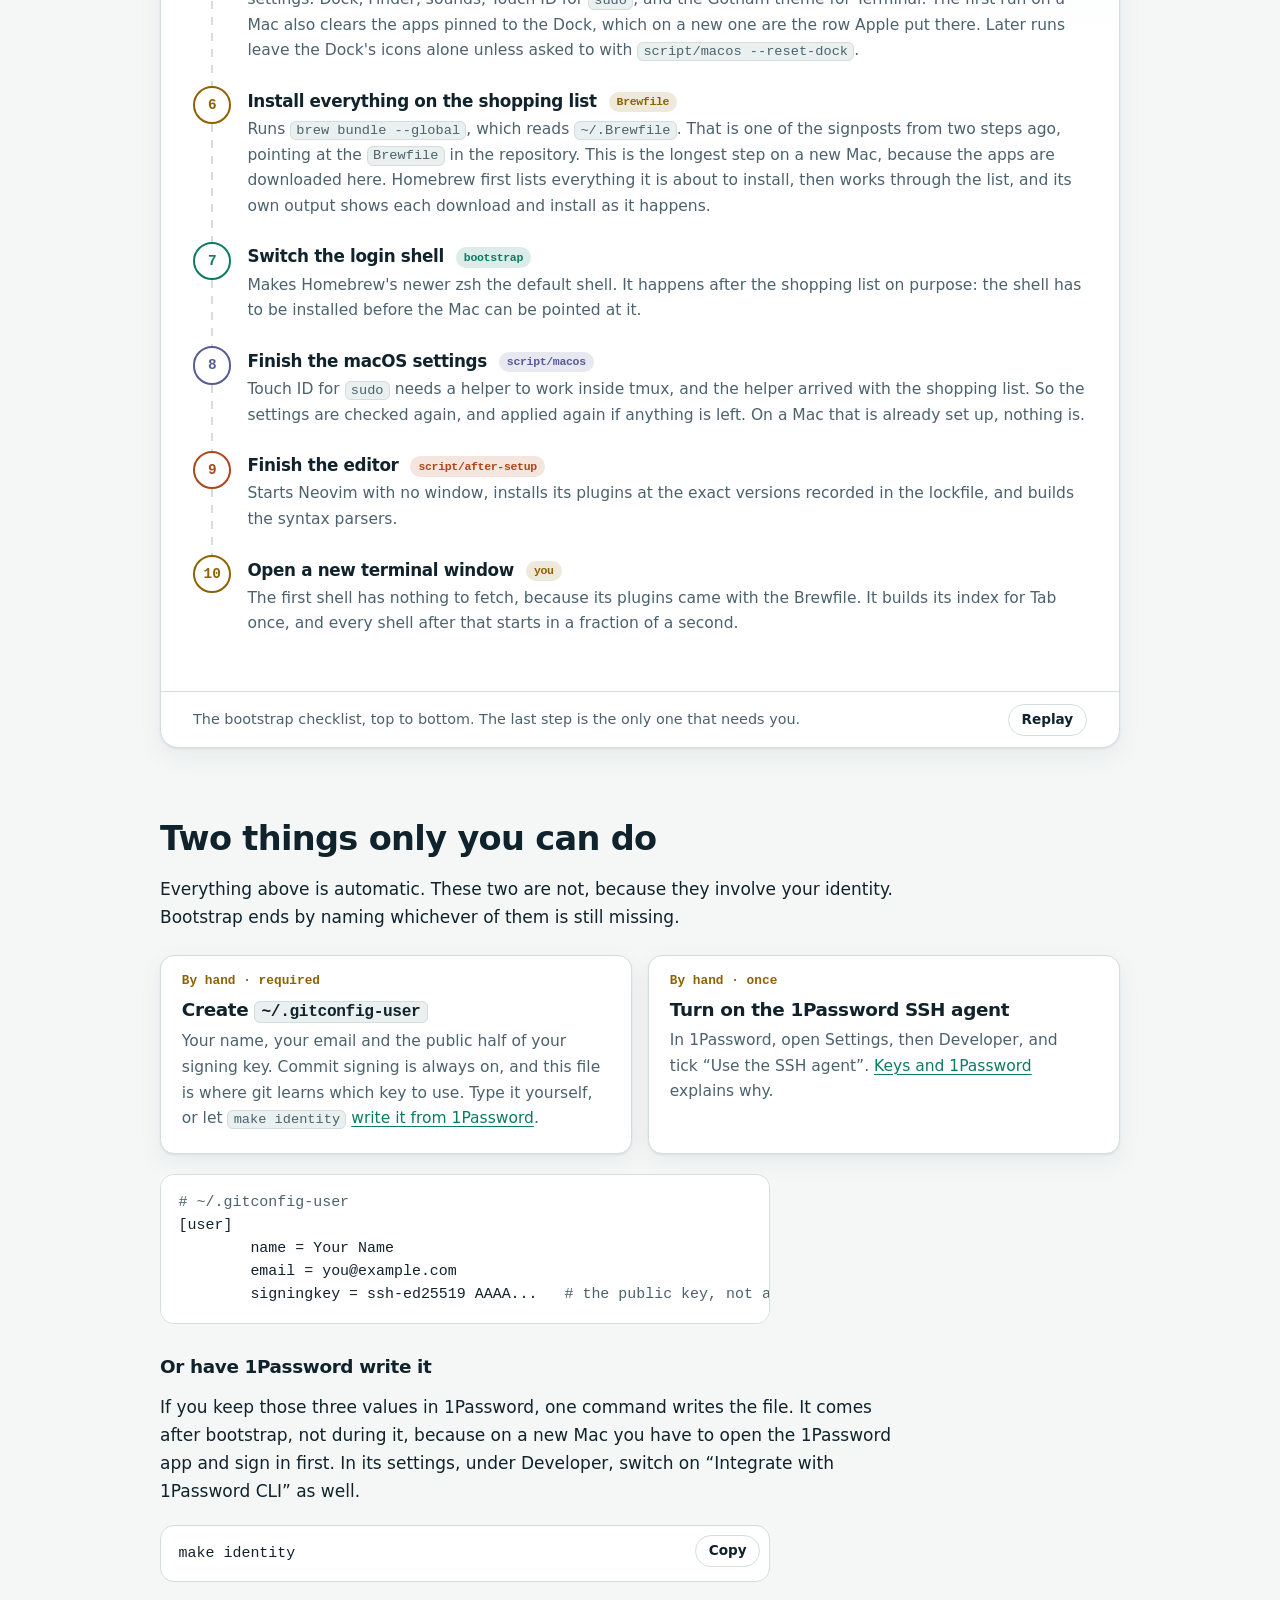
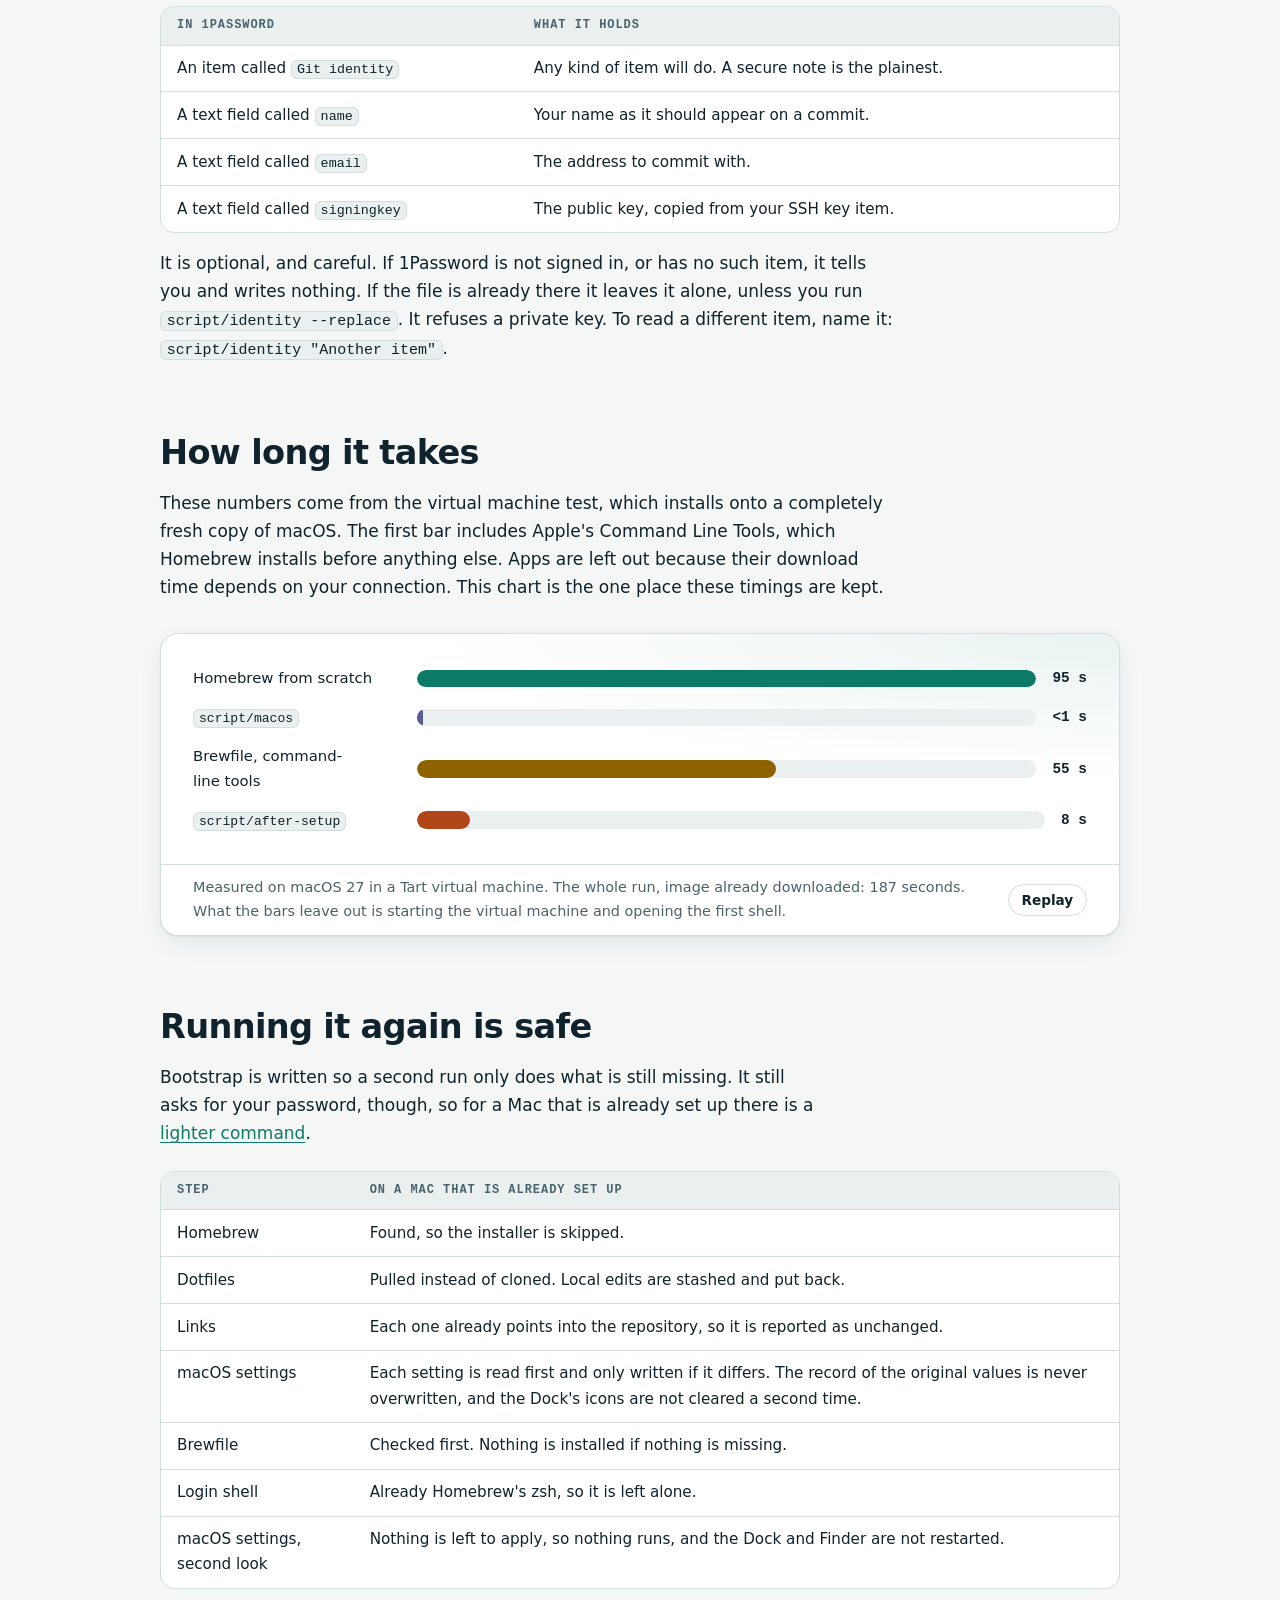
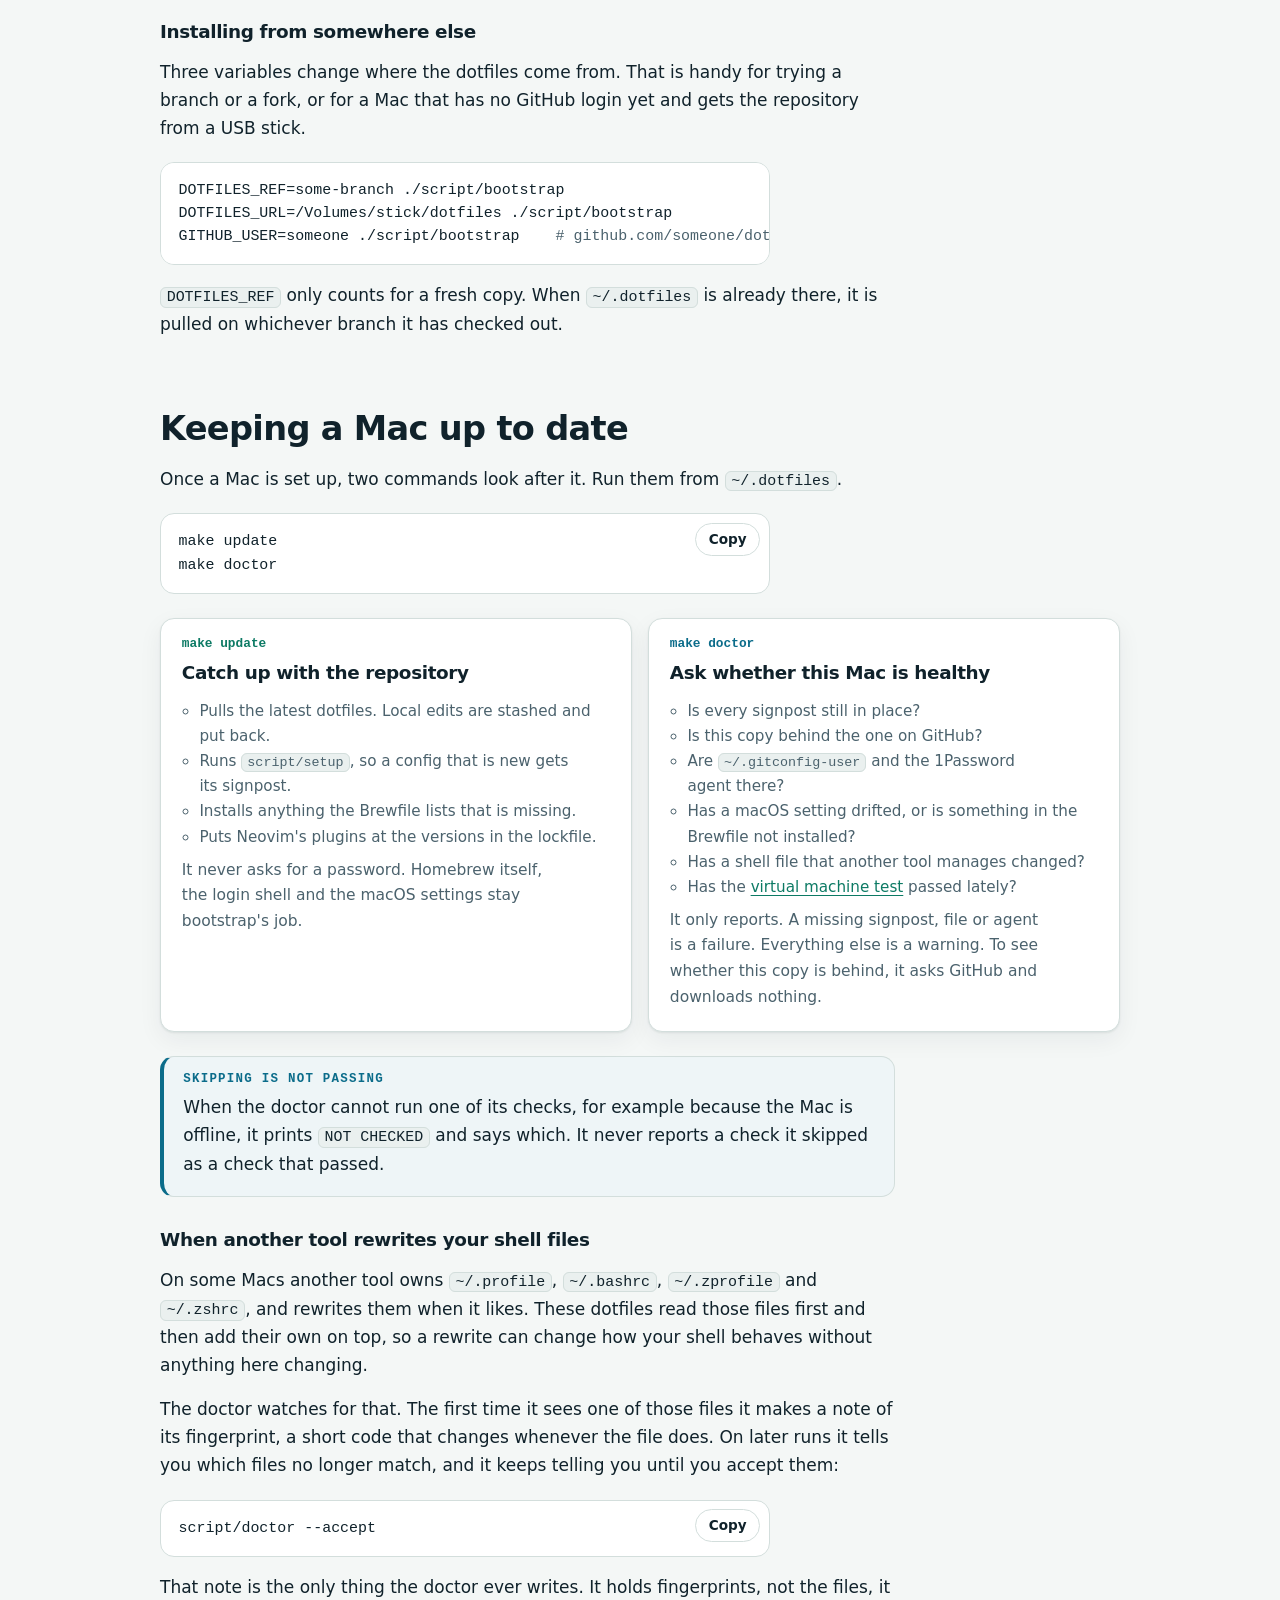
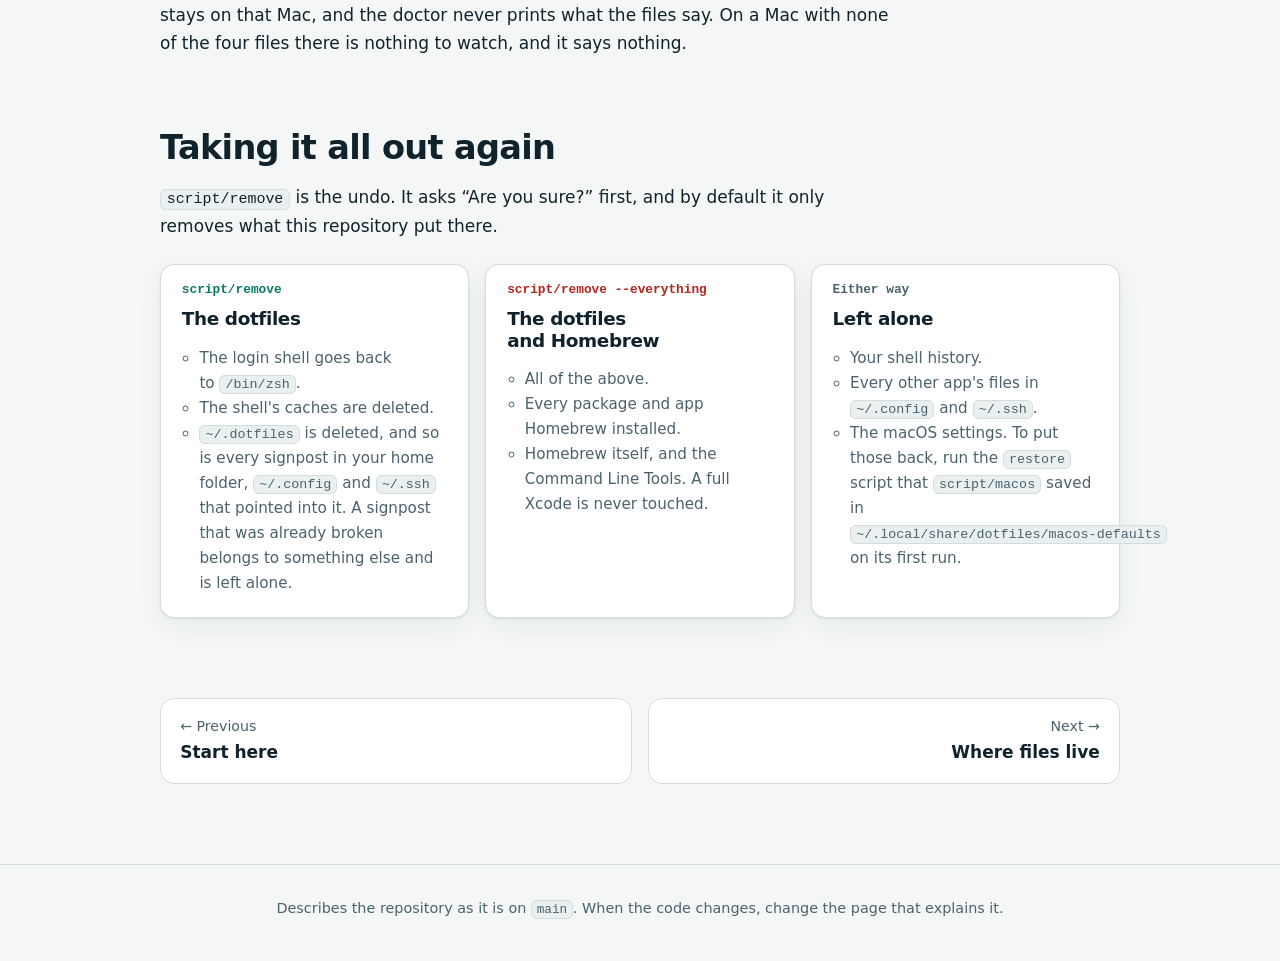
==== commit df64a324: "fix(bootstrap): show Homebrew's output while the Brewfile installs (#41)" ====
--- a/guides/install.html
+++ b/guides/install.html
@@ -78,7 +78,7 @@
           <li class="seq tone-yellow">
             <div>
               <h3>Install everything on the shopping list <span class="who">Brewfile</span></h3>
-              <p>Runs <code>brew bundle --global</code>, which reads <code>~/.Brewfile</code>. That is one of the signposts from two steps ago, pointing at the <code>Brewfile</code> in the repository.</p>
+              <p>Runs <code>brew bundle --global</code>, which reads <code>~/.Brewfile</code>. That is one of the signposts from two steps ago, pointing at the <code>Brewfile</code> in the repository. This is the longest step on a new Mac, because the apps are downloaded here. Homebrew first lists everything it is about to install, then works through the list, and its own output shows each download and install as it happens.</p>
             </div>
           </li>
           <li class="seq">
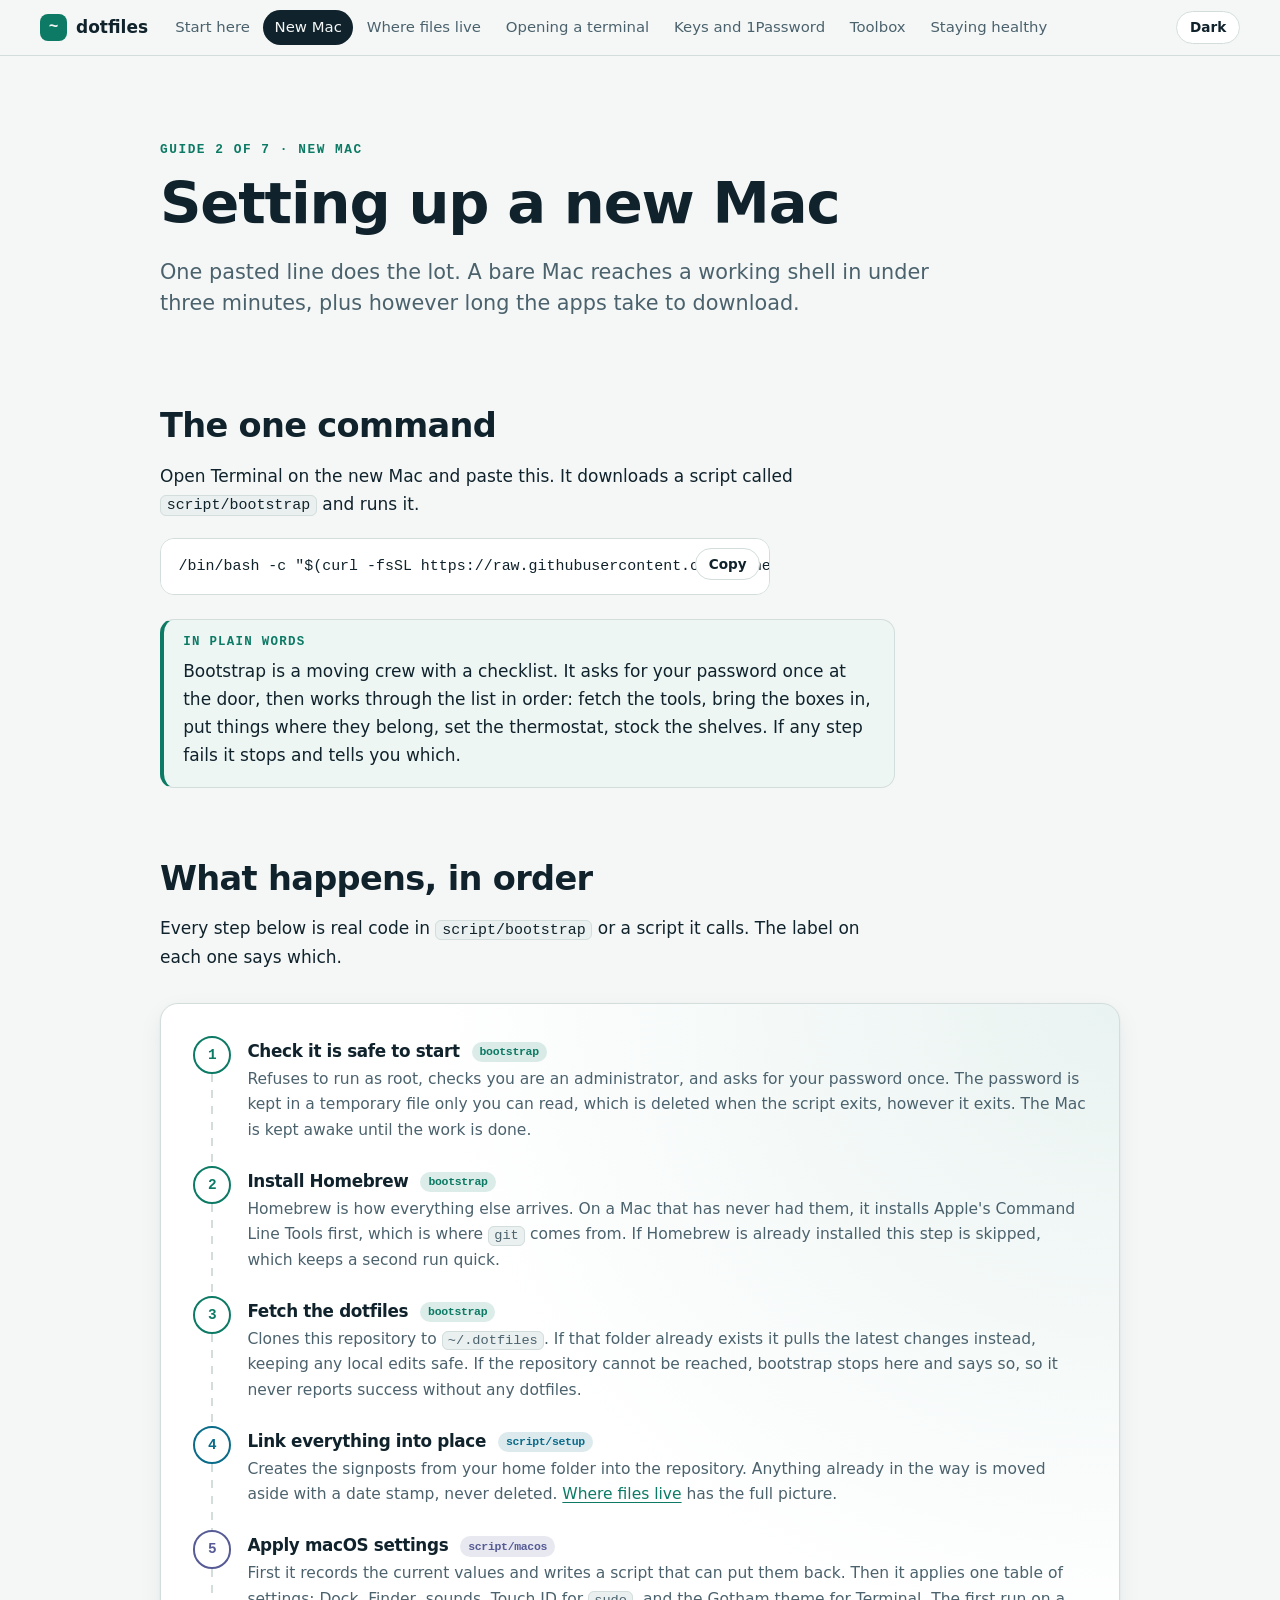
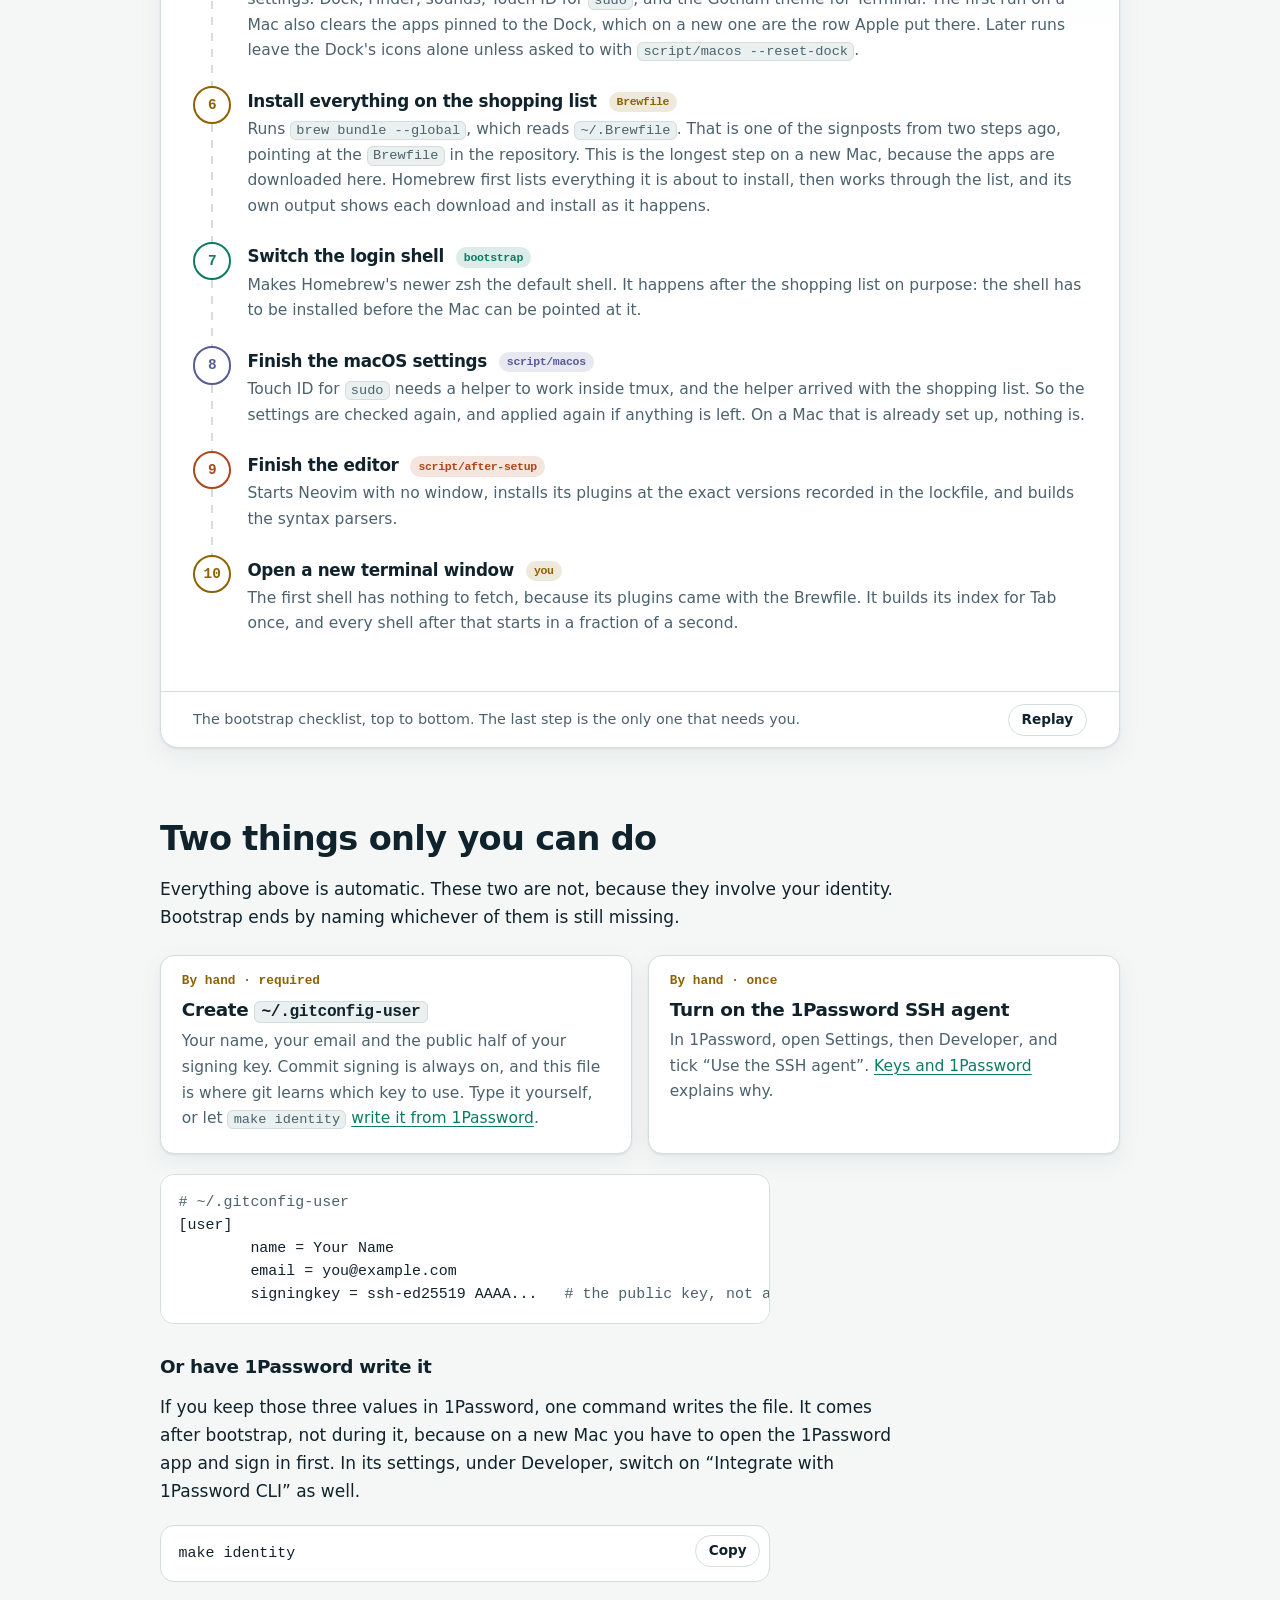
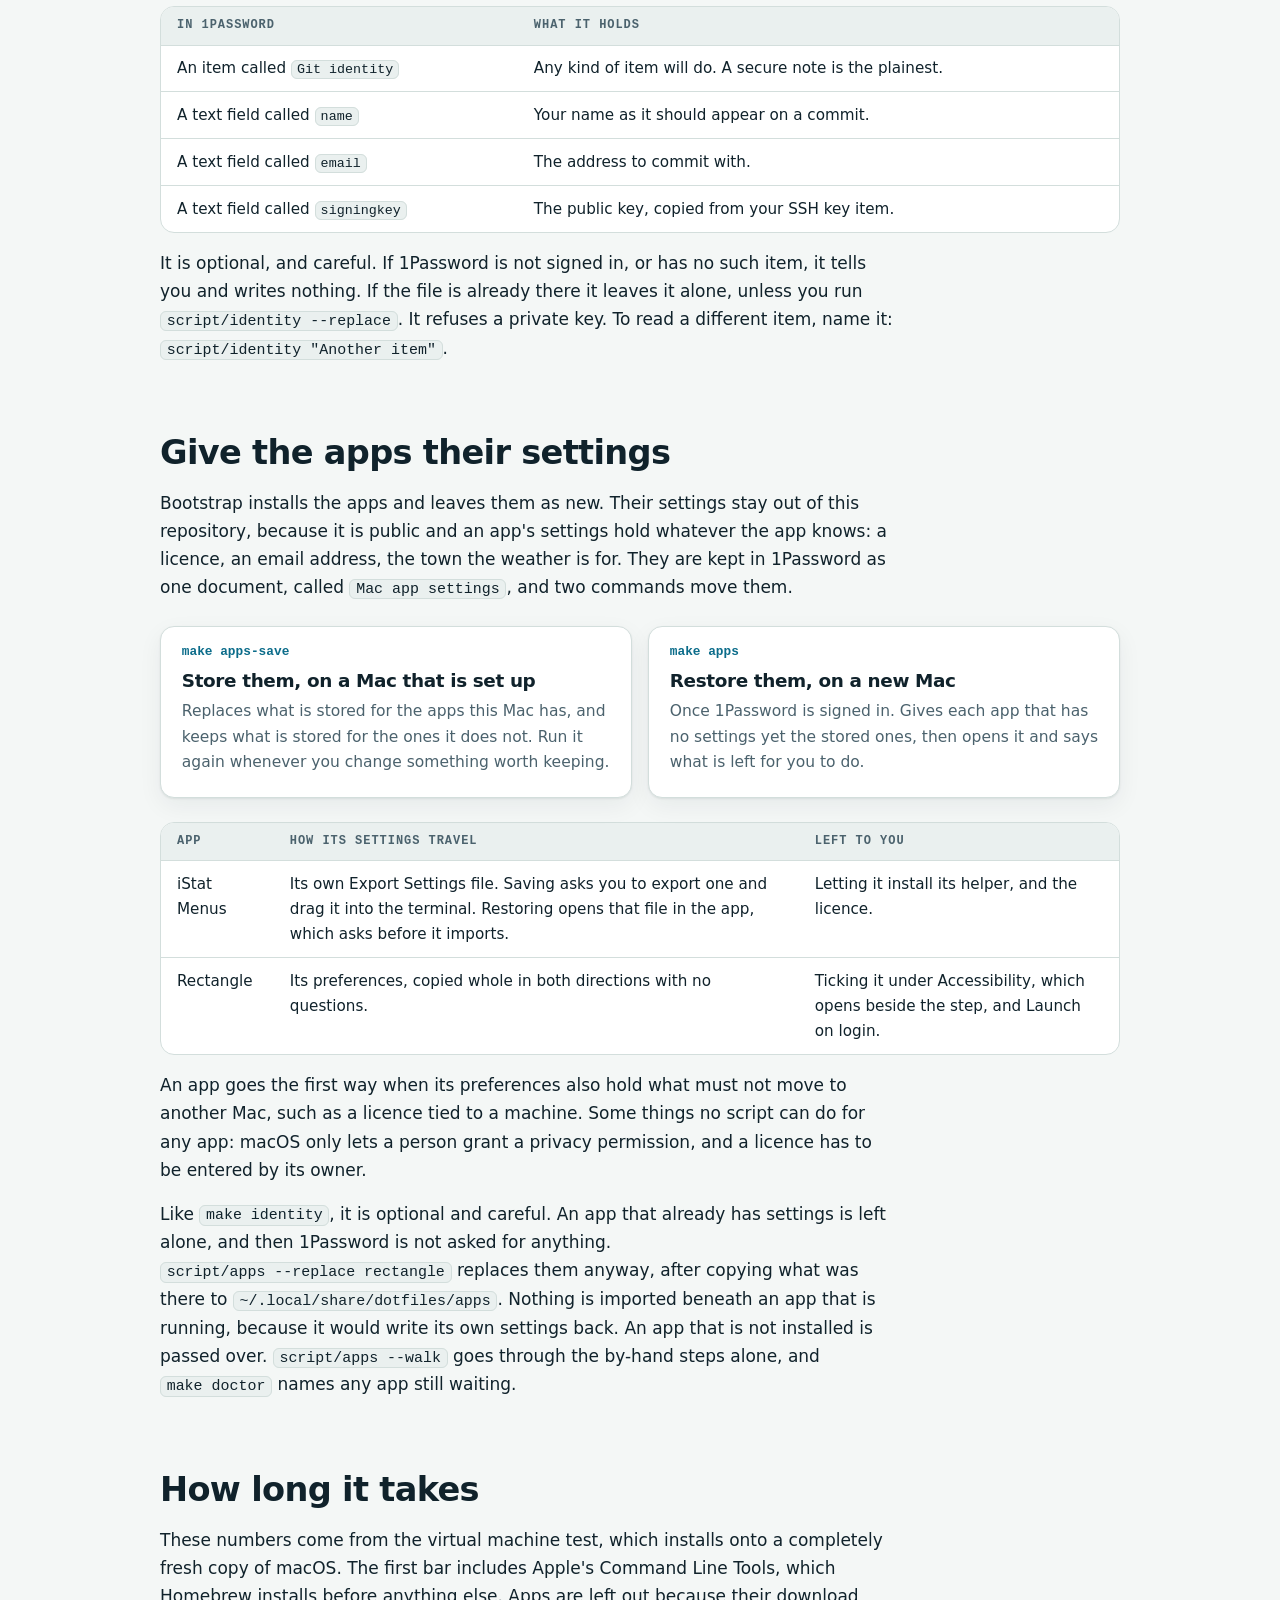
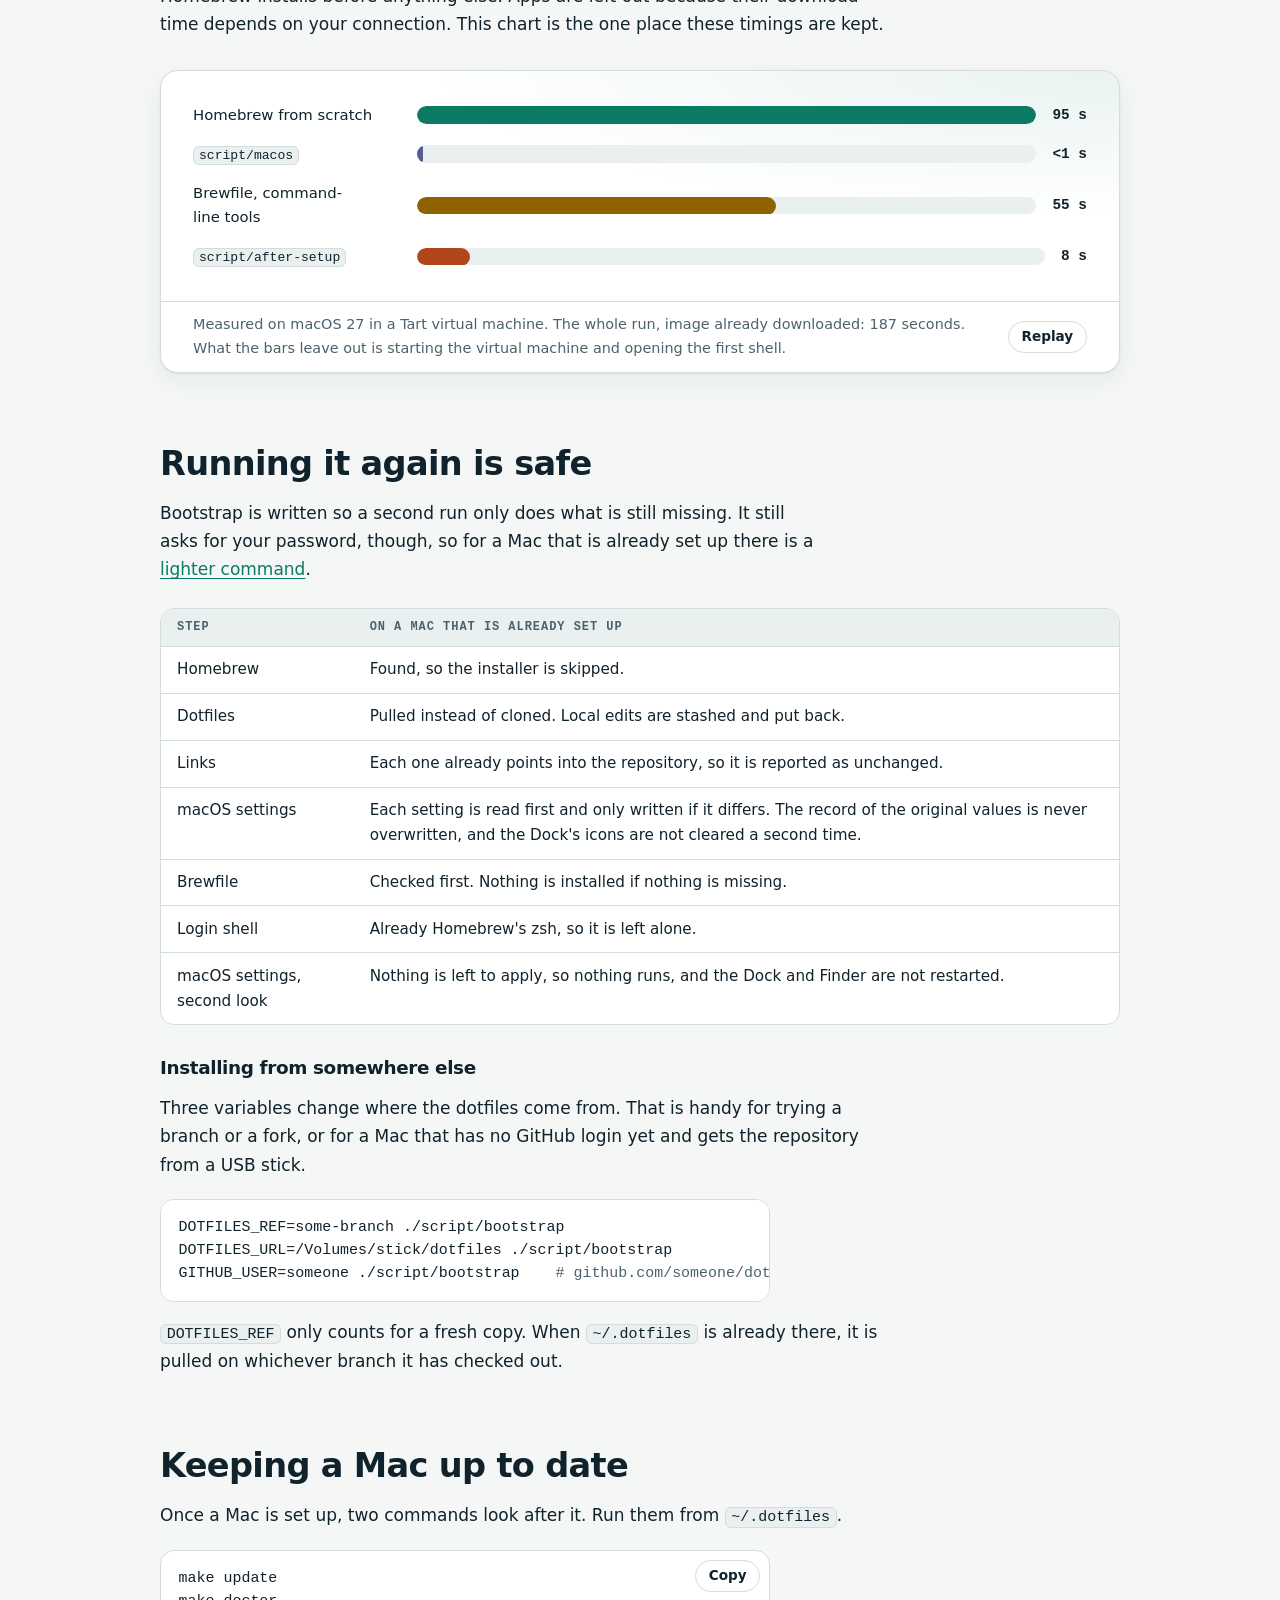
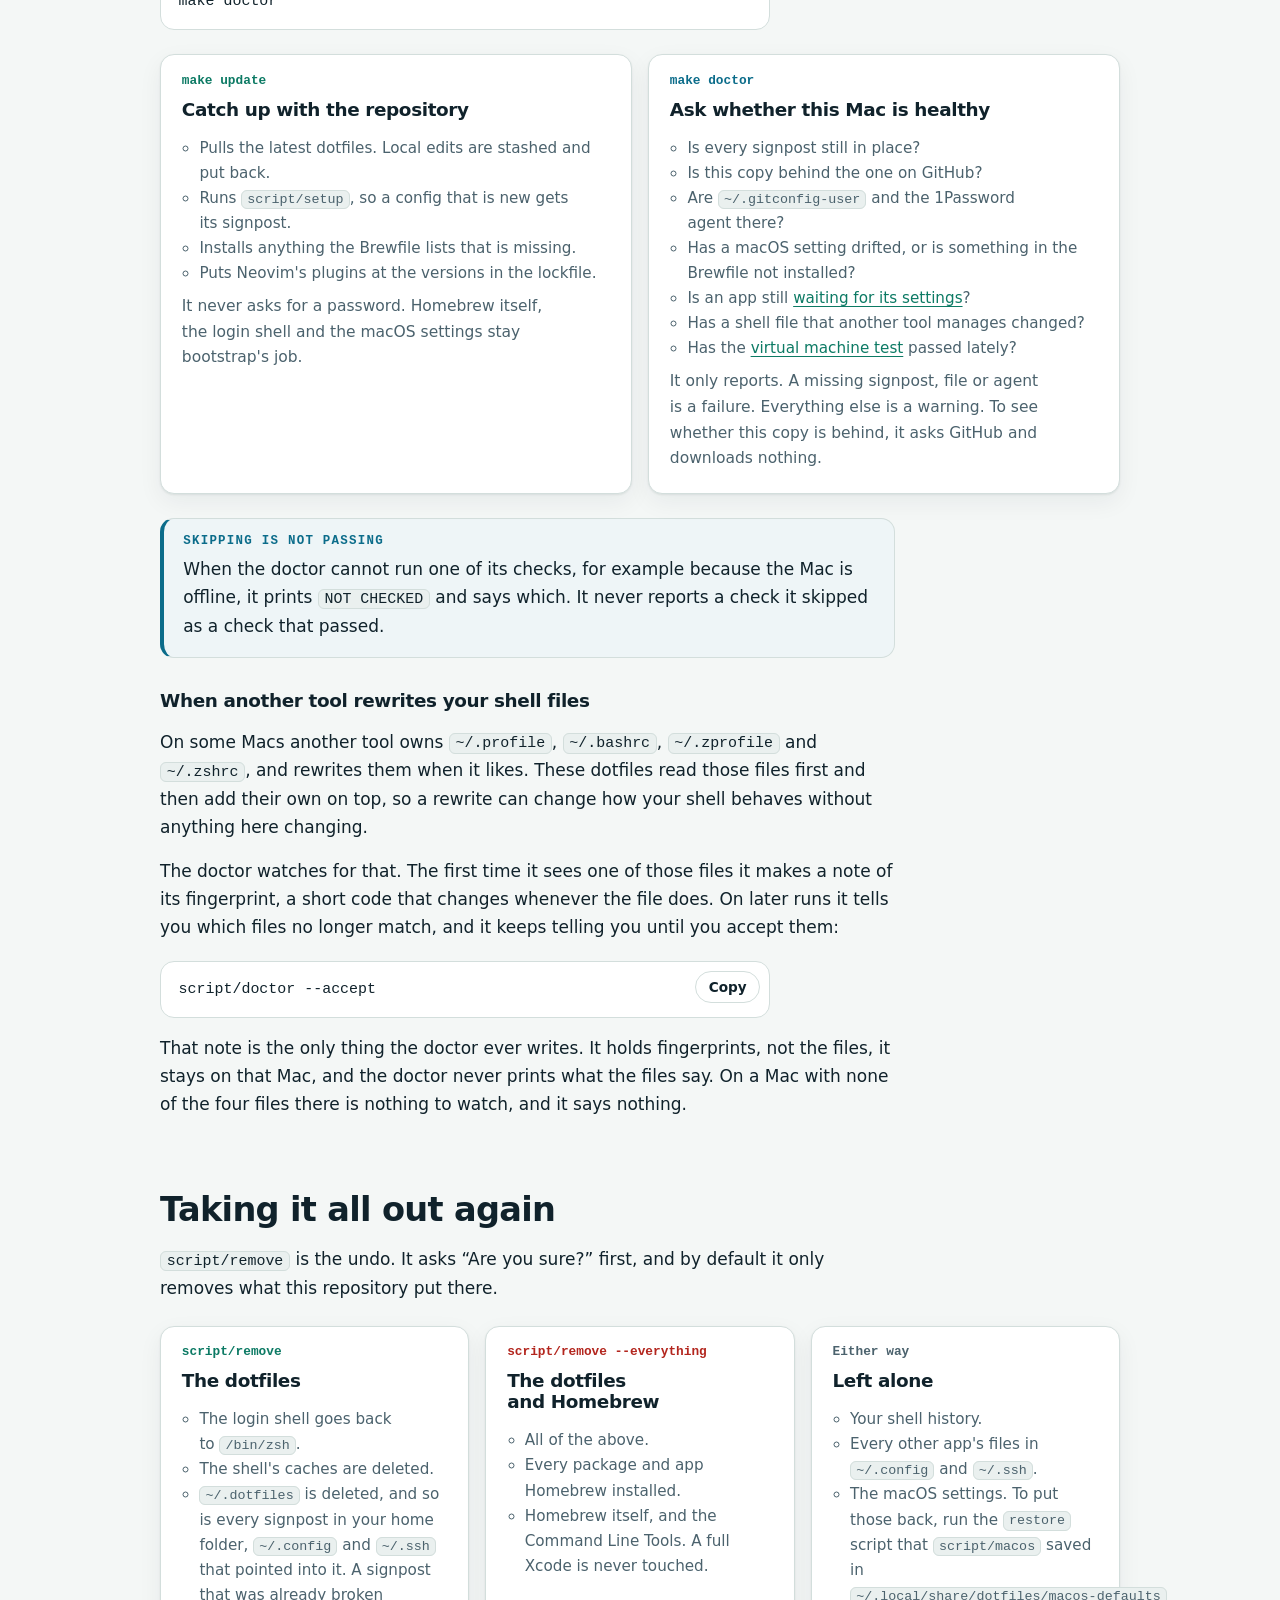
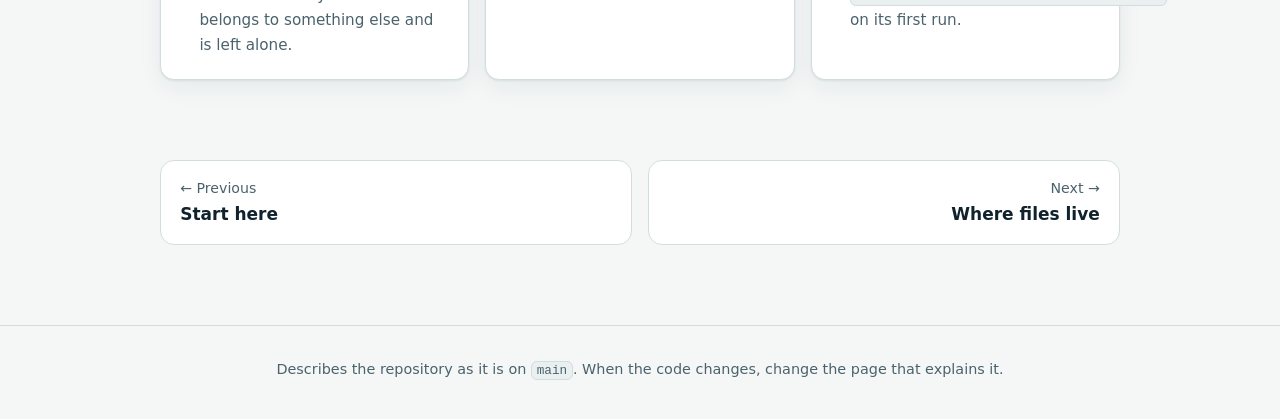
==== commit 61982869: "feat(apps): restore app settings from 1Password on a new Mac Bootstrap installs the apps and leaves " ====
--- a/guides/install.html
+++ b/guides/install.html
@@ -156,6 +156,38 @@
 
     <p>It is optional, and careful. If 1Password is not signed in, or has no such item, it tells you and writes nothing. If the file is already there it leaves it alone, unless you run <code>script/identity --replace</code>. It refuses a private key. To read a different item, name it: <code>script/identity "Another item"</code>.</p>
 
+    <h2 id="apps">Give the apps their settings</h2>
+    <p>Bootstrap installs the apps and leaves them as new. Their settings stay out of this repository, because it is public and an app's settings hold whatever the app knows: a licence, an email address, the town the weather is for. They are kept in 1Password as one document, called <code>Mac app settings</code>, and two commands move them.</p>
+
+    <ul class="cards">
+      <li class="card tone-cyan">
+        <span class="card-num">make apps-save</span>
+        <h3>Store them, on a Mac that is set up</h3>
+        <p>Replaces what is stored for the apps this Mac has, and keeps what is stored for the ones it does not. Run it again whenever you change something worth keeping.</p>
+      </li>
+      <li class="card tone-cyan">
+        <span class="card-num">make apps</span>
+        <h3>Restore them, on a new Mac</h3>
+        <p>Once 1Password is signed in. Gives each app that has no settings yet the stored ones, then opens it and says what is left for you to do.</p>
+      </li>
+    </ul>
+
+    <div class="table-wrap">
+      <table>
+        <thead>
+          <tr><th>App</th><th>How its settings travel</th><th>Left to you</th></tr>
+        </thead>
+        <tbody>
+          <tr><td><span data-brew="istat-menus">iStat Menus</span></td><td>Its own Export Settings file. Saving asks you to export one and drag it into the terminal. Restoring opens that file in the app, which asks before it imports.</td><td>Letting it install its helper, and the licence.</td></tr>
+          <tr><td><span data-brew="rectangle">Rectangle</span></td><td>Its preferences, copied whole in both directions with no questions.</td><td>Ticking it under Accessibility, which opens beside the step, and Launch on login.</td></tr>
+        </tbody>
+      </table>
+    </div>
+
+    <p>An app goes the first way when its preferences also hold what must not move to another Mac, such as a licence tied to a machine. Some things no script can do for any app: macOS only lets a person grant a privacy permission, and a licence has to be entered by its owner.</p>
+
+    <p>Like <code>make identity</code>, it is optional and careful. An app that already has settings is left alone, and then 1Password is not asked for anything. <code>script/apps --replace rectangle</code> replaces them anyway, after copying what was there to <code>~/.local/share/dotfiles/apps</code>. Nothing is imported beneath an app that is running, because it would write its own settings back. An app that is not installed is passed over. <code>script/apps --walk</code> goes through the by-hand steps alone, and <code>make doctor</code> names any app still waiting.</p>
+
     <h2 id="timing">How long it takes</h2>
     <p>These numbers come from the virtual machine test, which installs onto a completely fresh copy of macOS. The first bar includes Apple's Command Line Tools, which Homebrew installs before anything else. Apps are left out because their download time depends on your connection. This chart is the one place these timings are kept.</p>
 
@@ -229,6 +261,7 @@
           <li>Is this copy behind the one on GitHub?</li>
           <li>Are <code>~/.gitconfig-user</code> and the 1Password agent there?</li>
           <li>Has a macOS setting drifted, or is something in the Brewfile not installed?</li>
+          <li>Is an app still <a href="#apps">waiting for its settings</a>?</li>
           <li>Has a shell file that another tool manages changed?</li>
           <li>Has the <a href="tests.html#vm">virtual machine test</a> passed lately?</li>
         </ul>
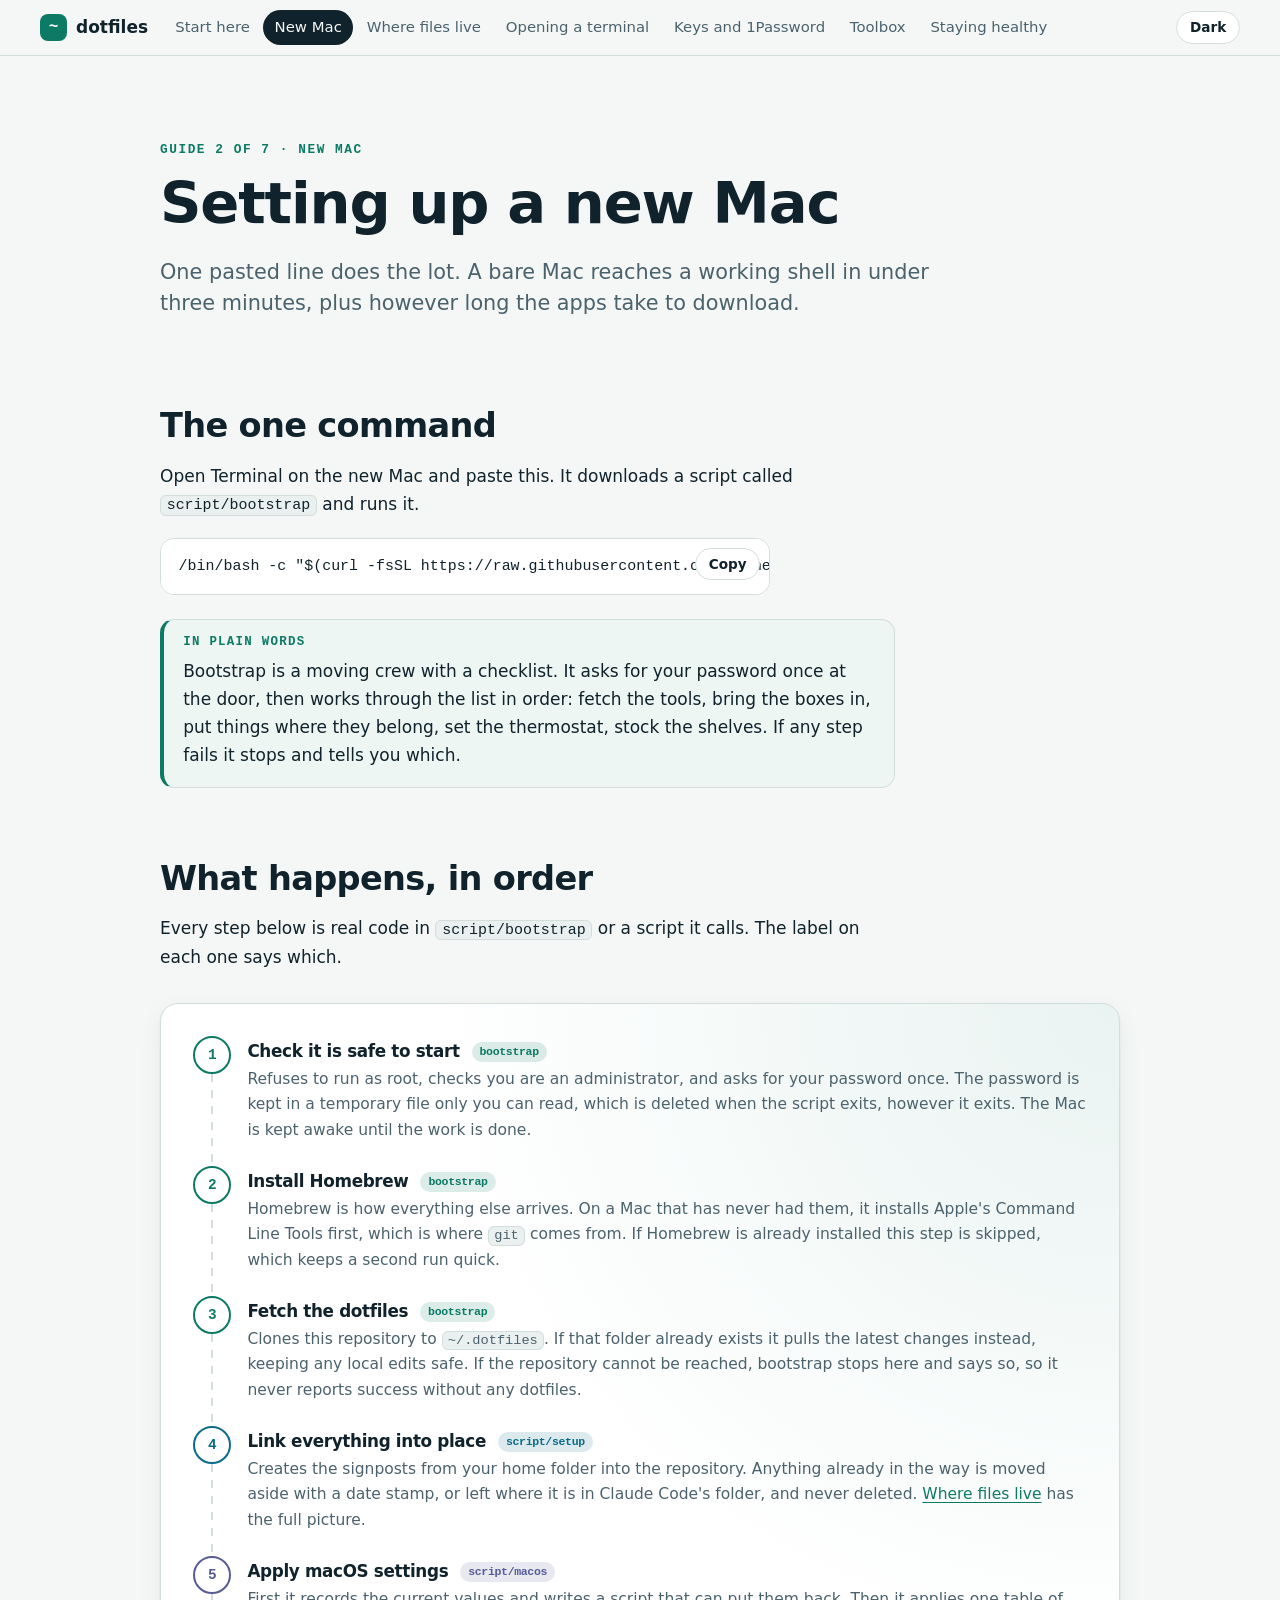
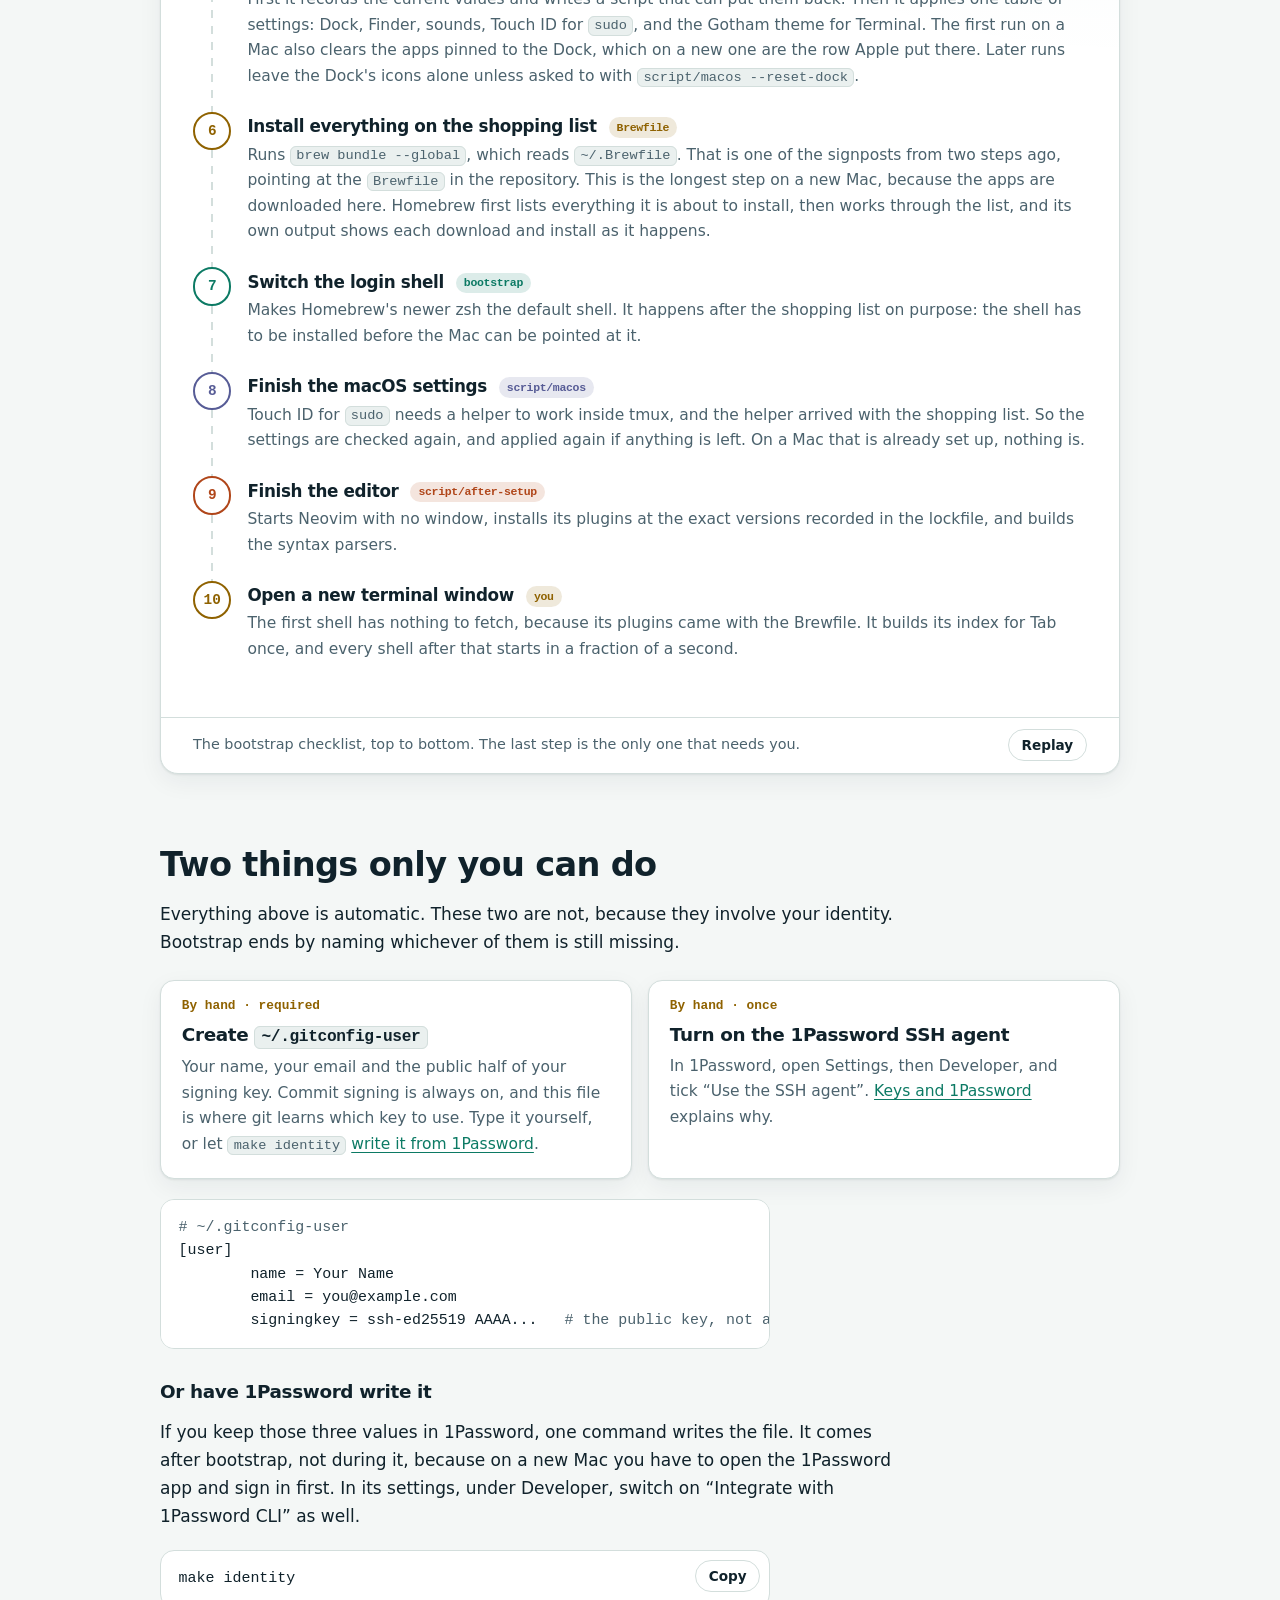
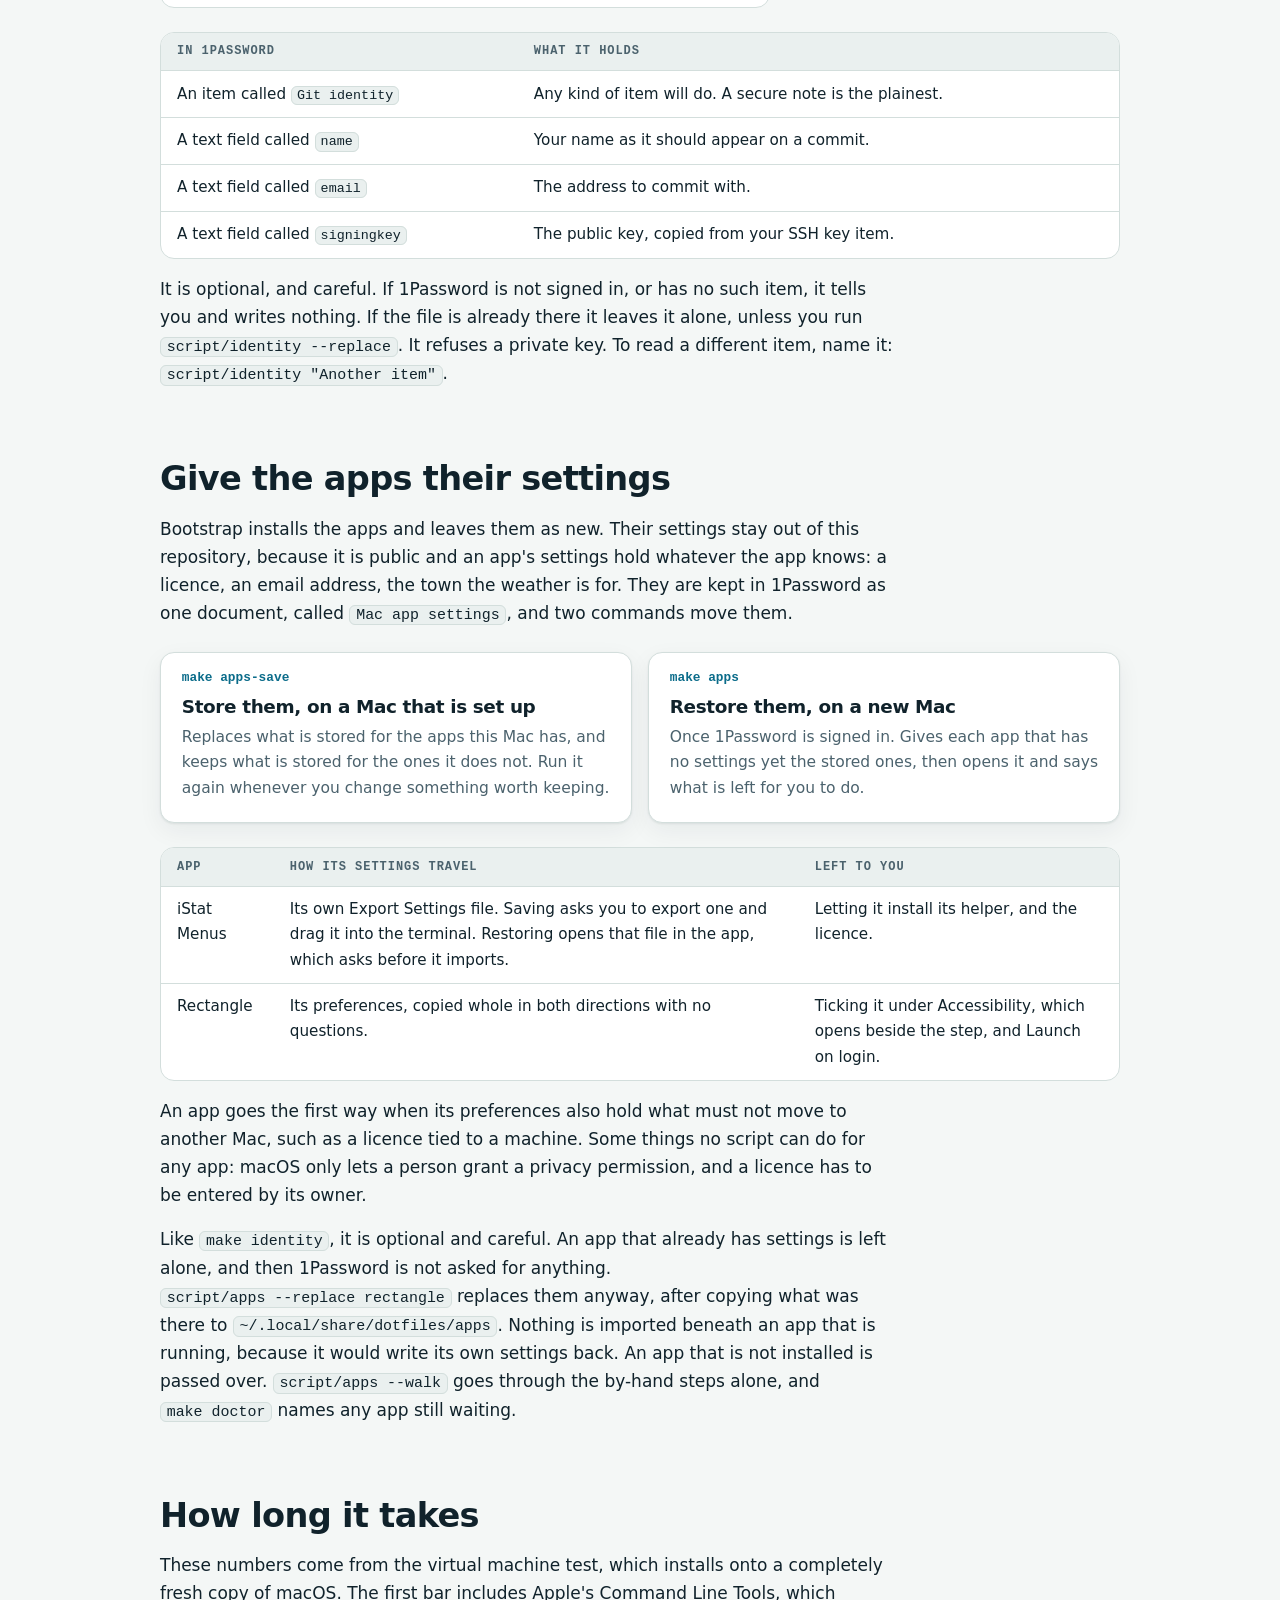
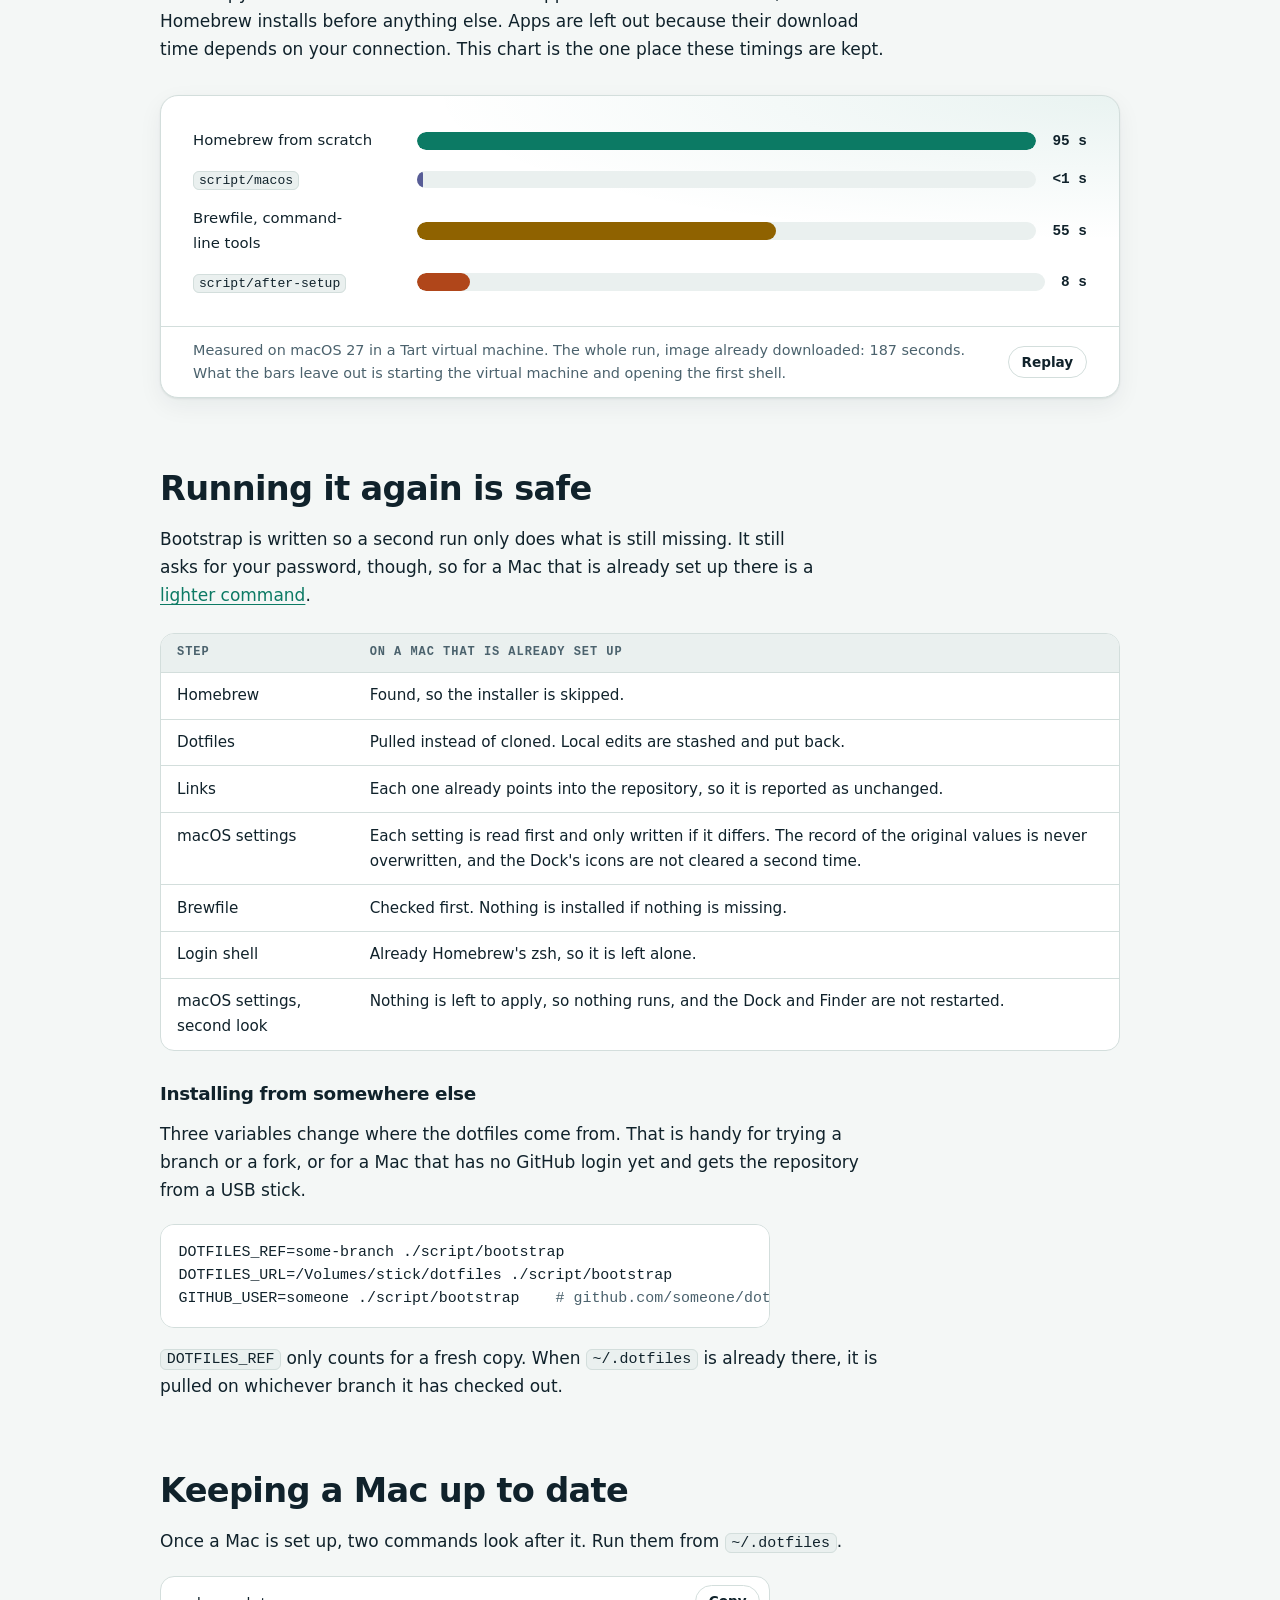
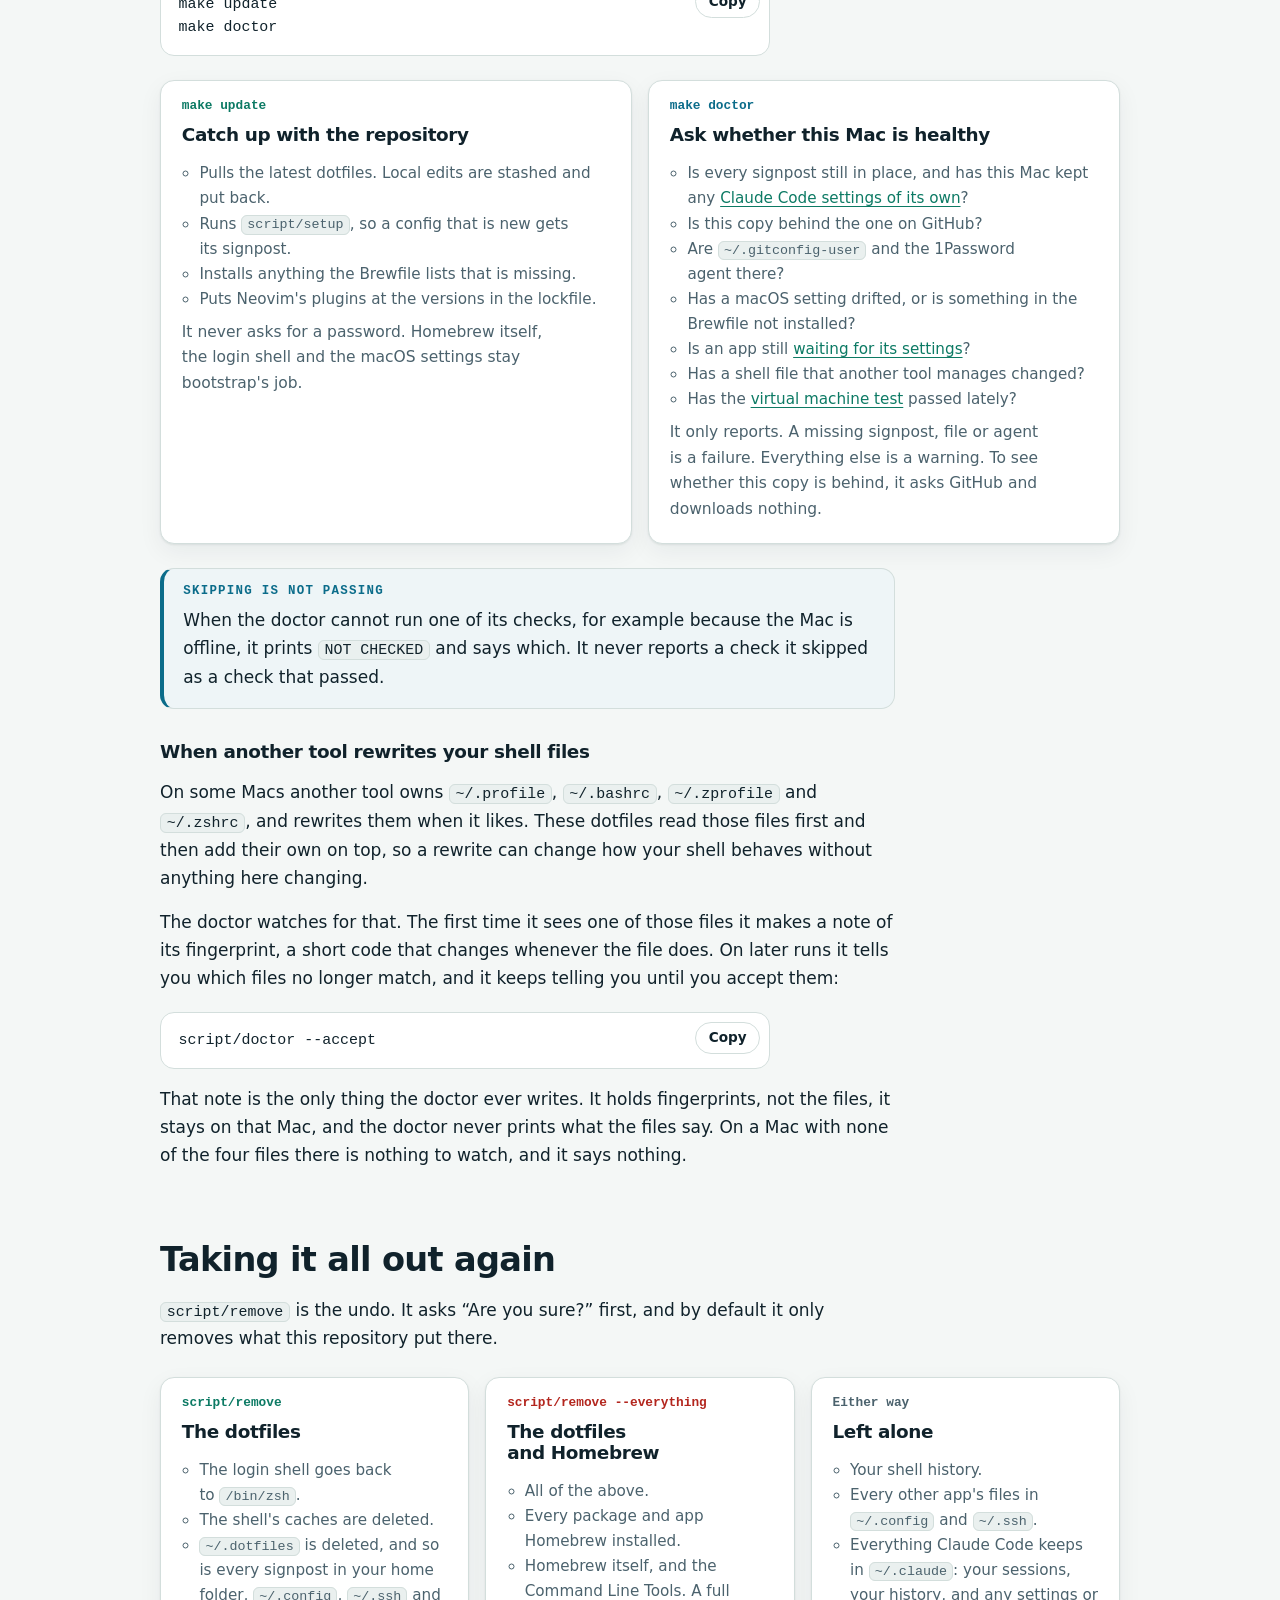
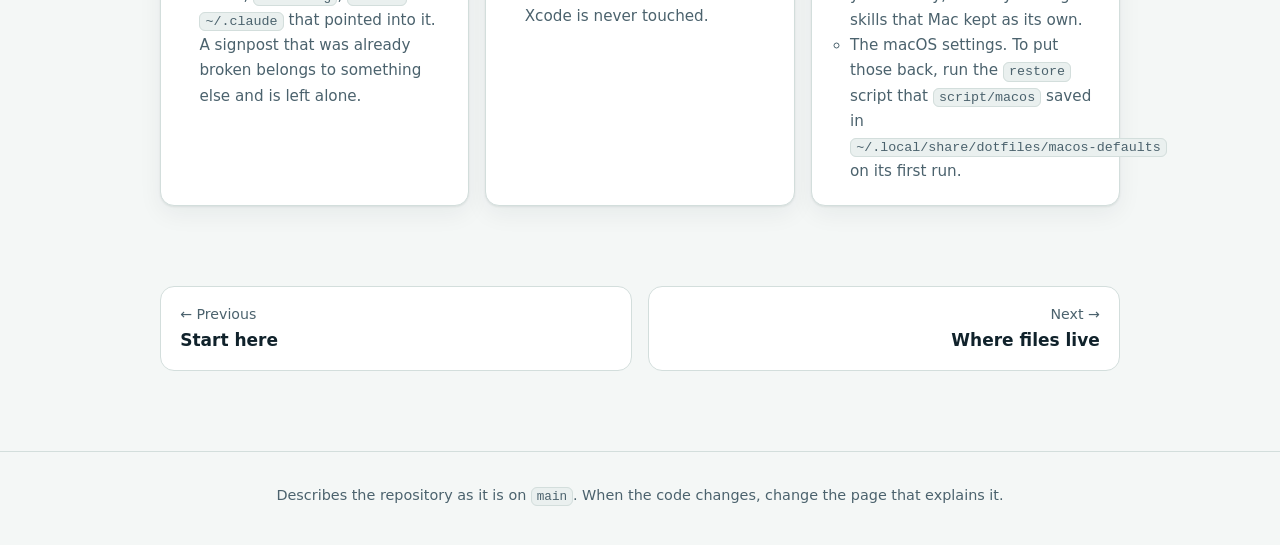
==== commit ac445869: "feat(claude): link Claude Code's settings, instructions and skills Claude Code's own configuration w" ====
--- a/guides/install.html
+++ b/guides/install.html
@@ -66,7 +66,7 @@
           <li class="seq tone-cyan">
             <div>
               <h3>Link everything into place <span class="who">script/setup</span></h3>
-              <p>Creates the signposts from your home folder into the repository. Anything already in the way is moved aside with a date stamp, never deleted. <a href="layout.html">Where files live</a> has the full picture.</p>
+              <p>Creates the signposts from your home folder into the repository. Anything already in the way is moved aside with a date stamp, or left where it is in Claude Code's folder, and never deleted. <a href="layout.html">Where files live</a> has the full picture.</p>
             </div>
           </li>
           <li class="seq tone-violet">
@@ -257,7 +257,7 @@
         <span class="card-num">make doctor</span>
         <h3>Ask whether this Mac is healthy</h3>
         <ul>
-          <li>Is every signpost still in place?</li>
+          <li>Is every signpost still in place, and has this Mac kept any <a href="layout.html#claude">Claude Code settings of its own</a>?</li>
           <li>Is this copy behind the one on GitHub?</li>
           <li>Are <code>~/.gitconfig-user</code> and the 1Password agent there?</li>
           <li>Has a macOS setting drifted, or is something in the Brewfile not installed?</li>
@@ -292,7 +292,7 @@
         <ul>
           <li>The login shell goes back to <code>/bin/zsh</code>.</li>
           <li>The shell's caches are deleted.</li>
-          <li><code>~/.dotfiles</code> is deleted, and so is every signpost in your home folder, <code>~/.config</code> and <code>~/.ssh</code> that pointed into it. A signpost that was already broken belongs to something else and is left alone.</li>
+          <li><code>~/.dotfiles</code> is deleted, and so is every signpost in your home folder, <code>~/.config</code>, <code>~/.ssh</code> and <code>~/.claude</code> that pointed into it. A signpost that was already broken belongs to something else and is left alone.</li>
         </ul>
       </li>
       <li class="card tone-red">
@@ -310,6 +310,7 @@
         <ul>
           <li>Your shell history.</li>
           <li>Every other app's files in <code>~/.config</code> and <code>~/.ssh</code>.</li>
+          <li>Everything Claude Code keeps in <code>~/.claude</code>: your sessions, your history, and any settings or skills that Mac kept as its own.</li>
           <li>The macOS settings. To put those back, run the <code>restore</code> script that <code>script/macos</code> saved in <code>~/.local/share/dotfiles/macos-defaults</code> on its first run.</li>
         </ul>
       </li>
--- a/guides/assets/guide.css
+++ b/guides/assets/guide.css
@@ -911,7 +911,7 @@
 }
 
 /* Each case borrows the grid's rows, so headings, chips and text line up
-   across the three columns however many chips a case holds. */
+   across the columns however many chips a case holds. */
 .aside-case {
   display: grid;
   grid-row: span 3;
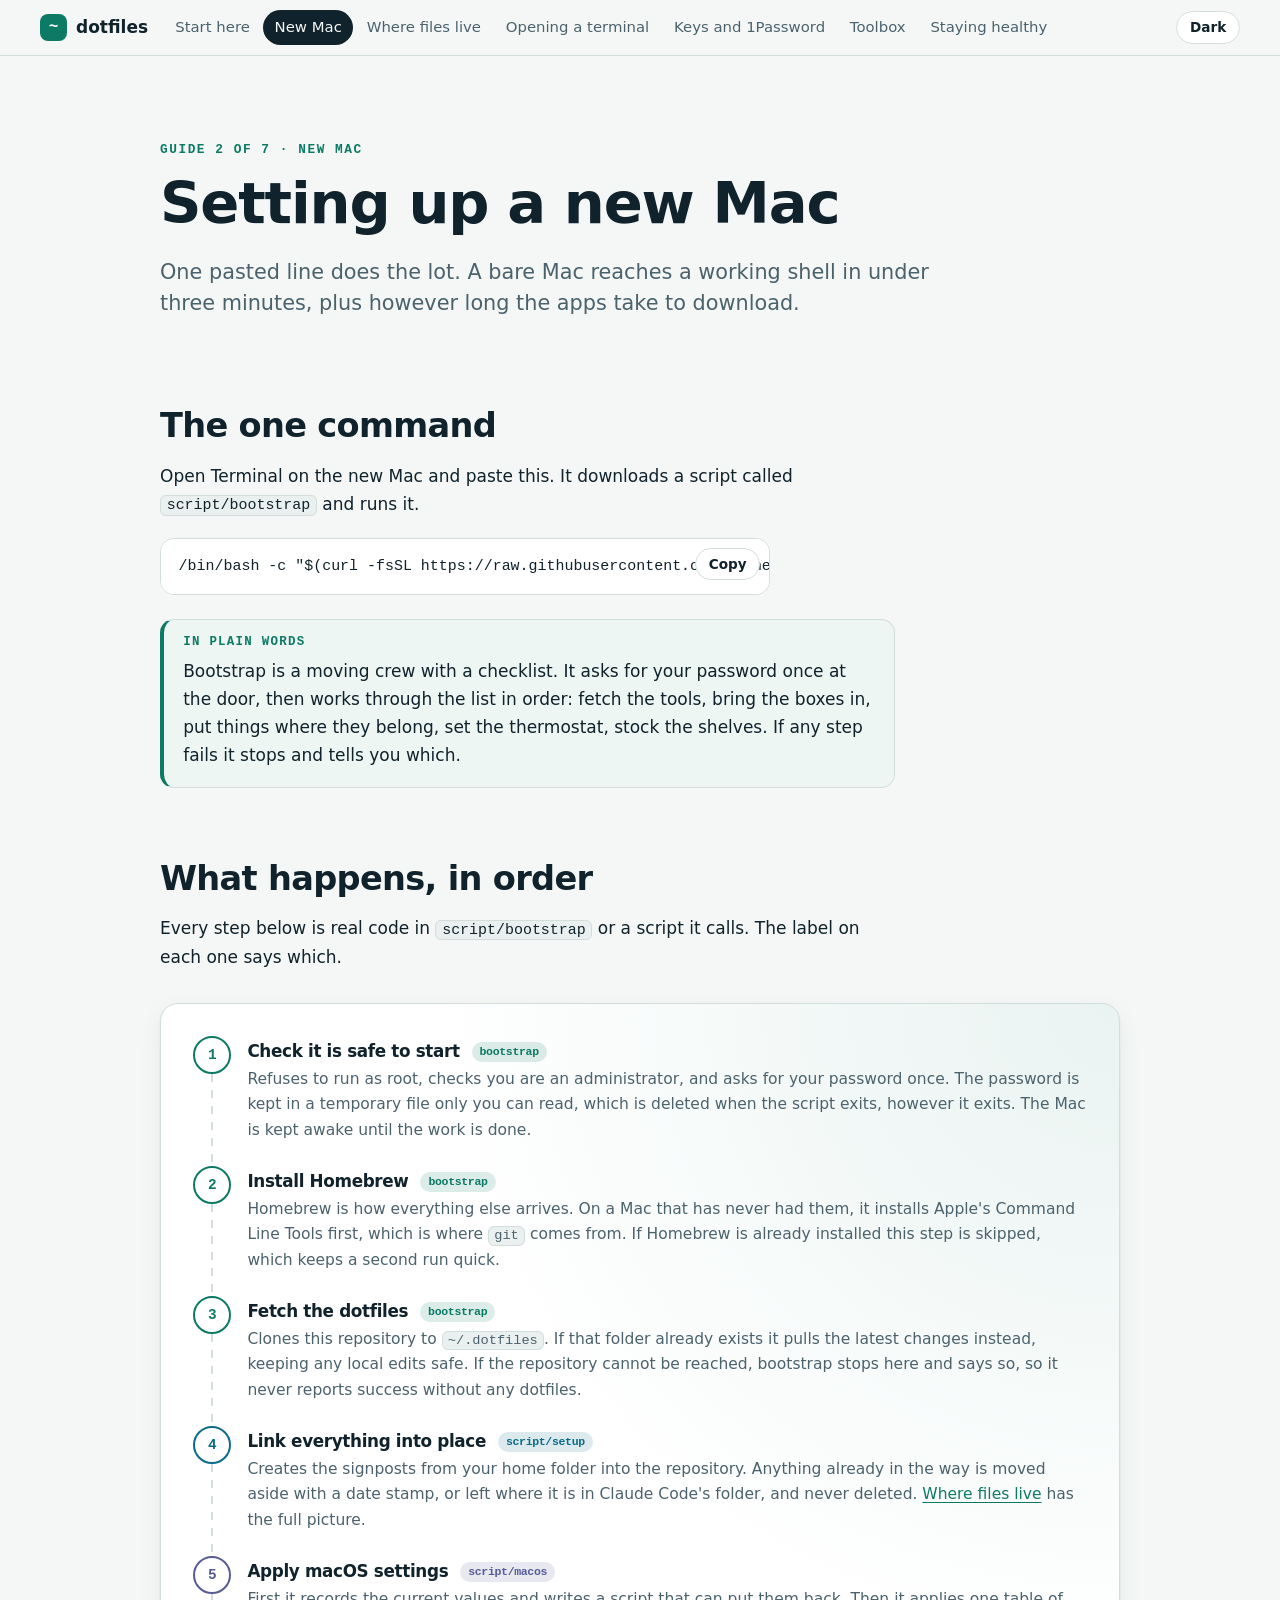
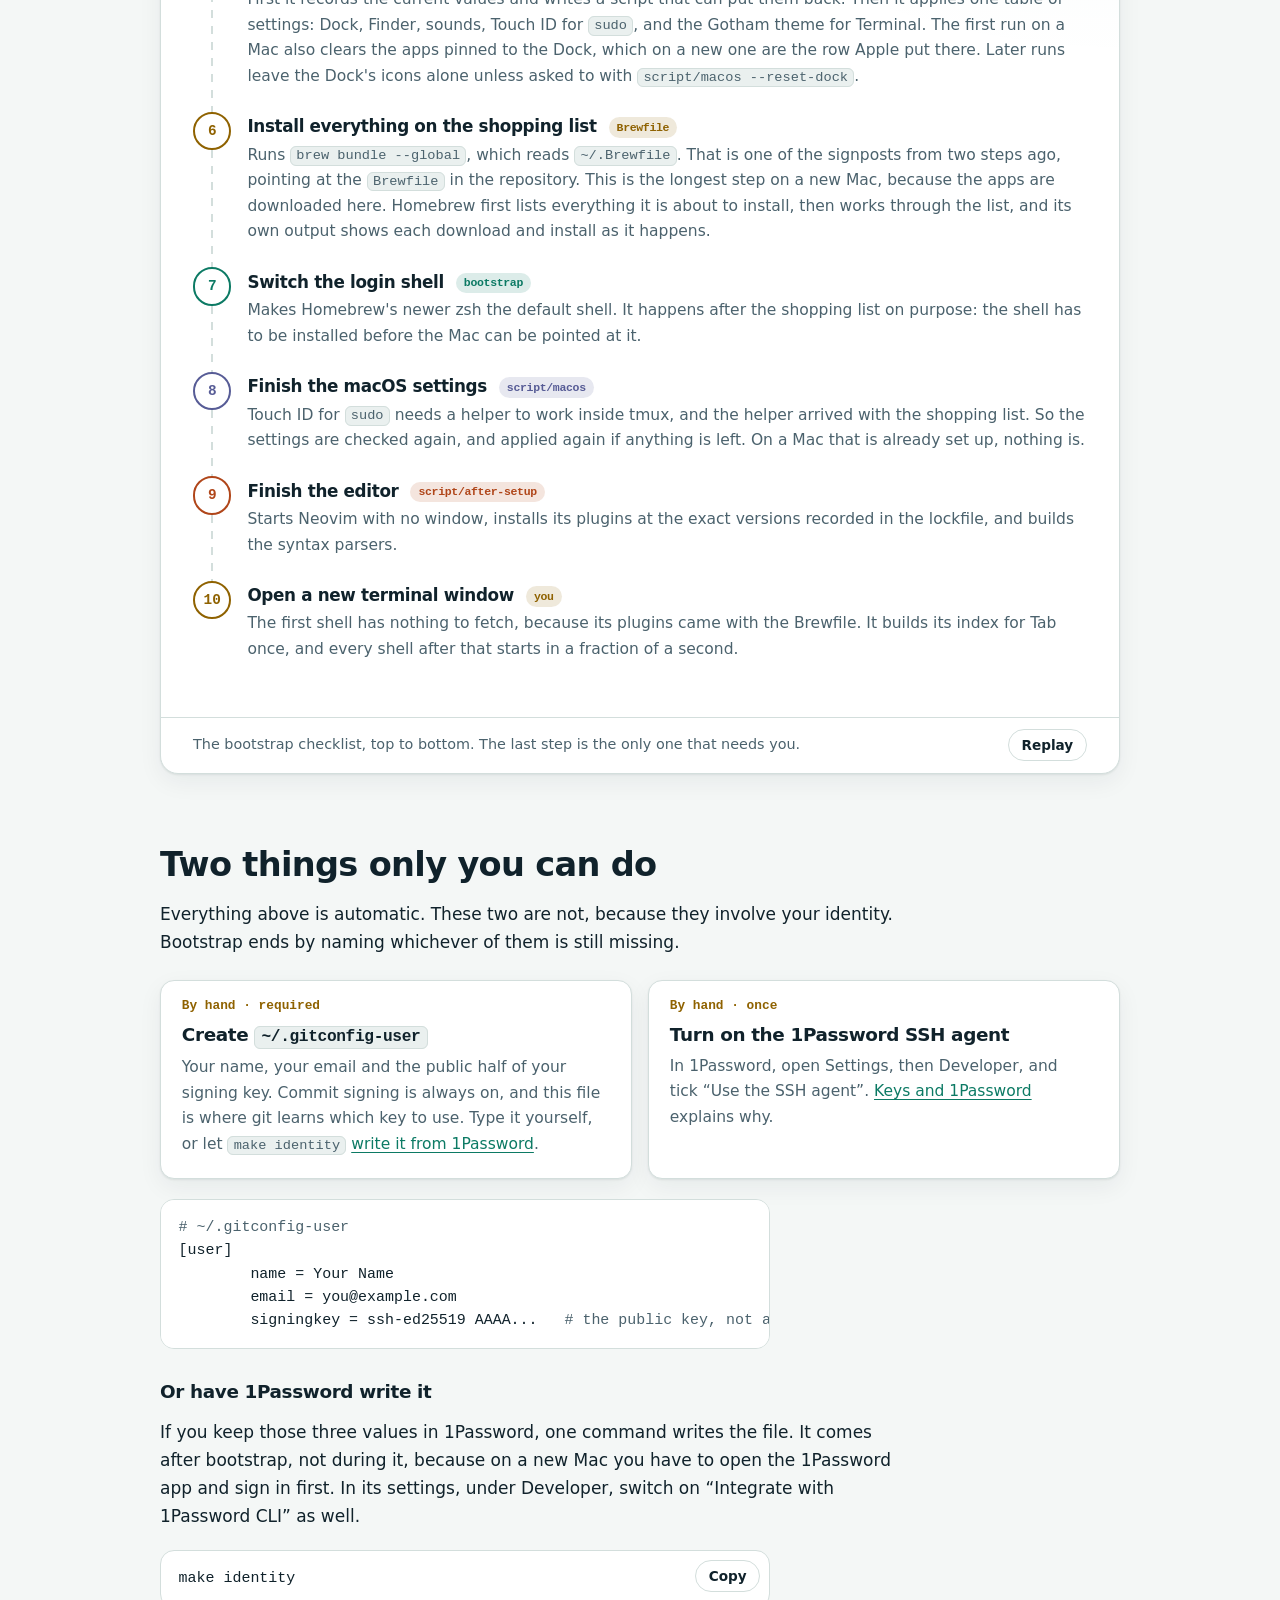
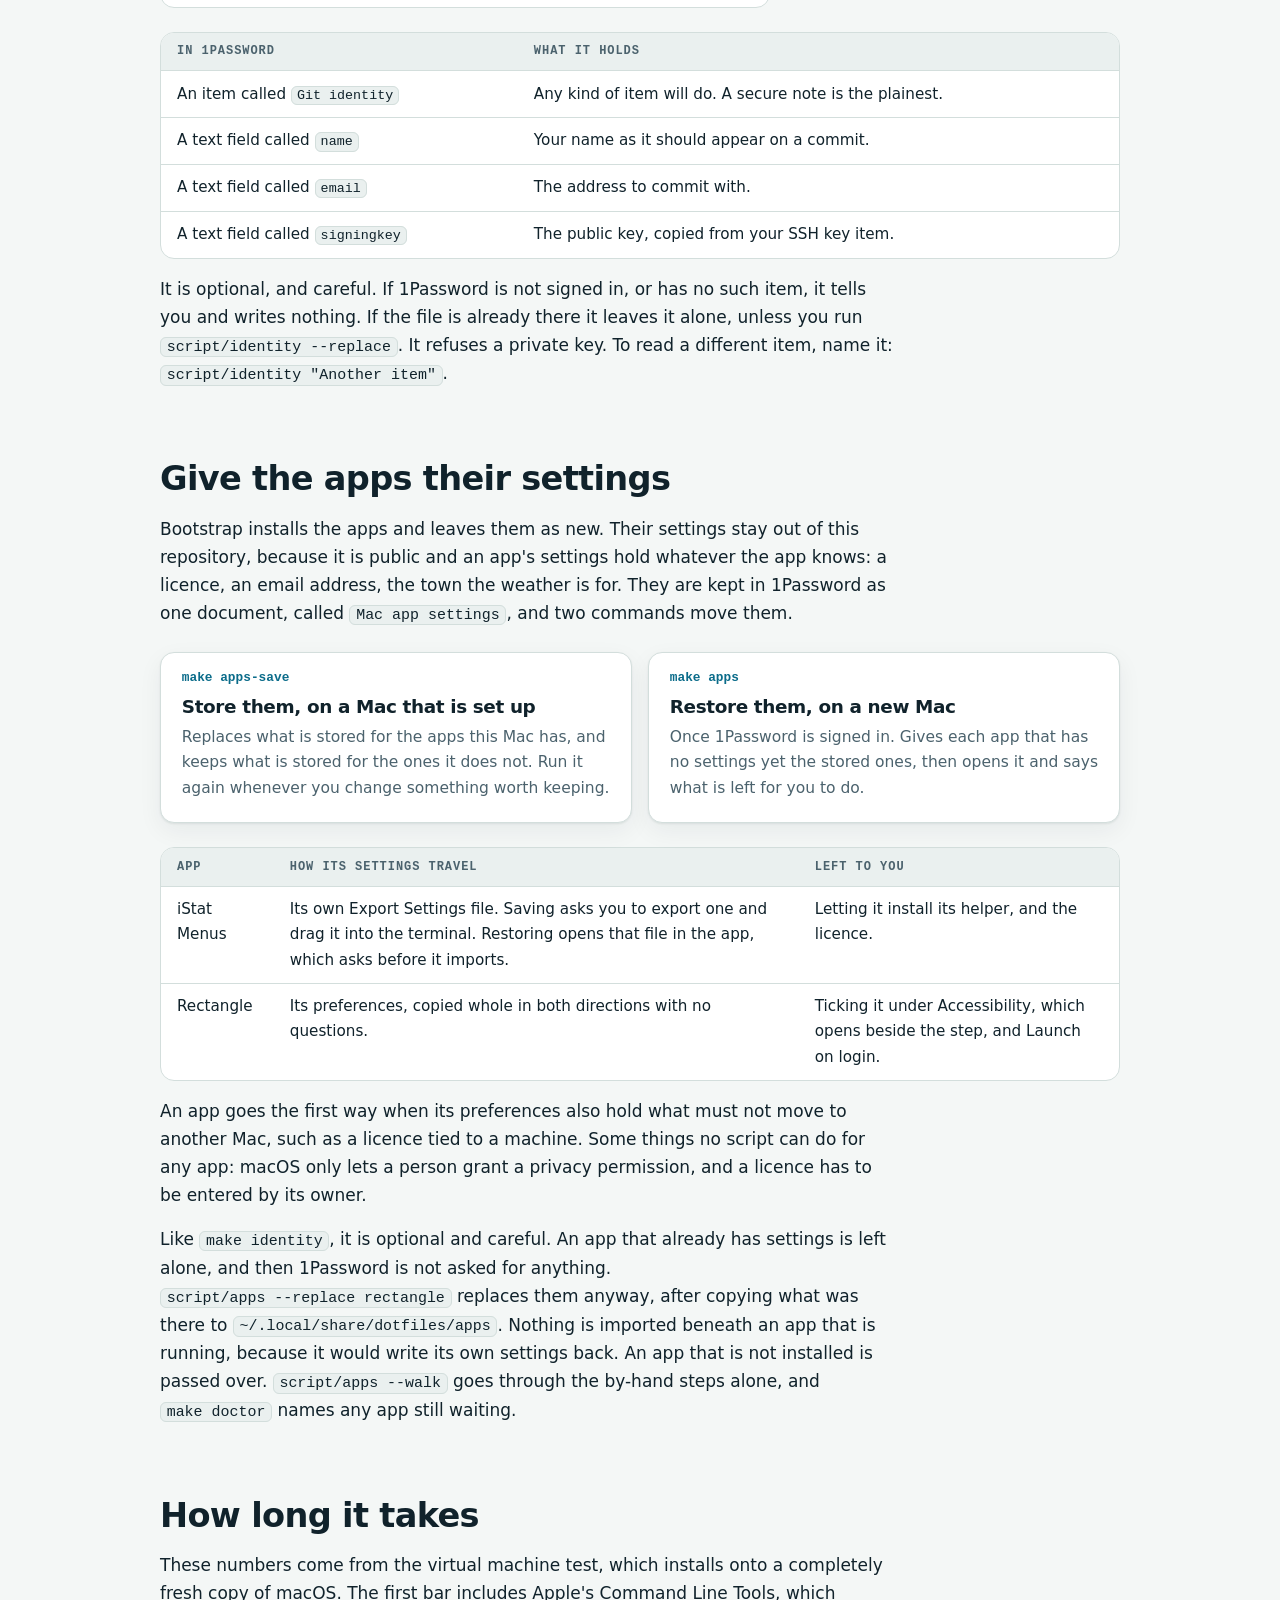
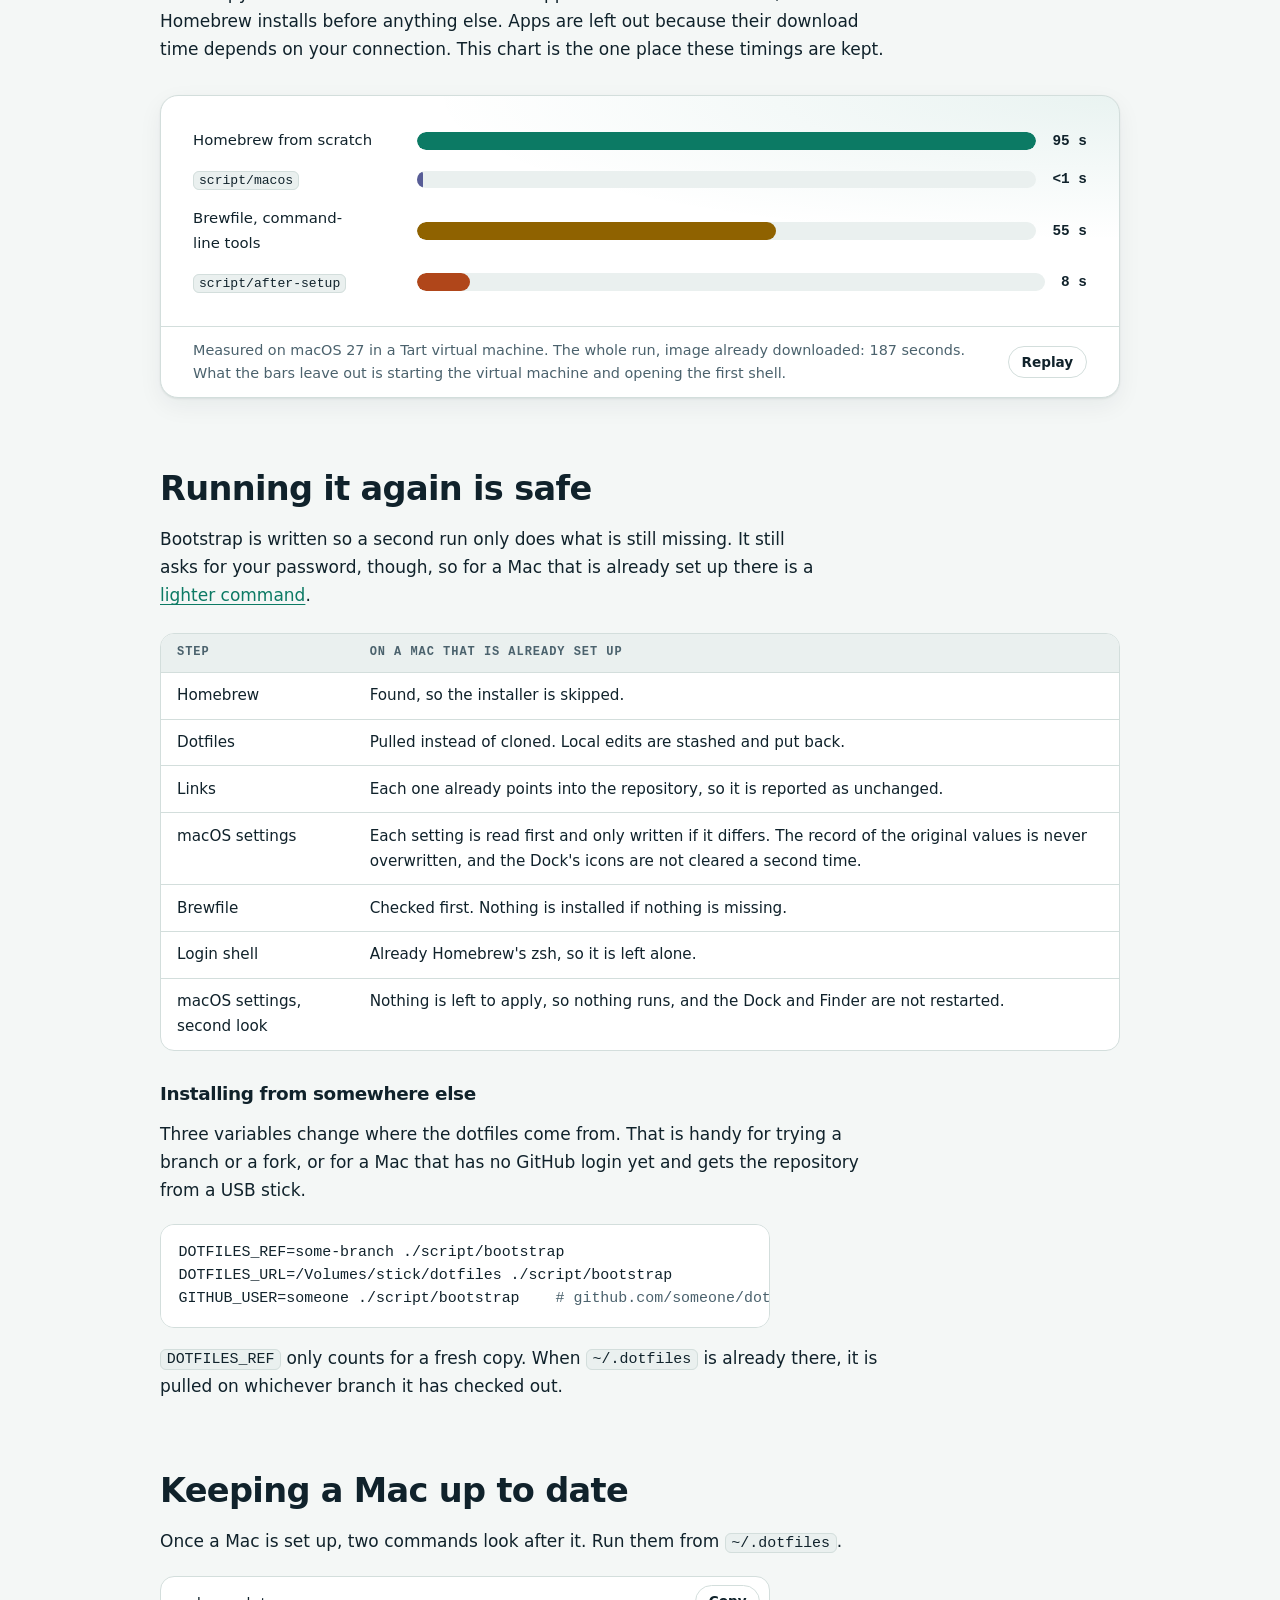
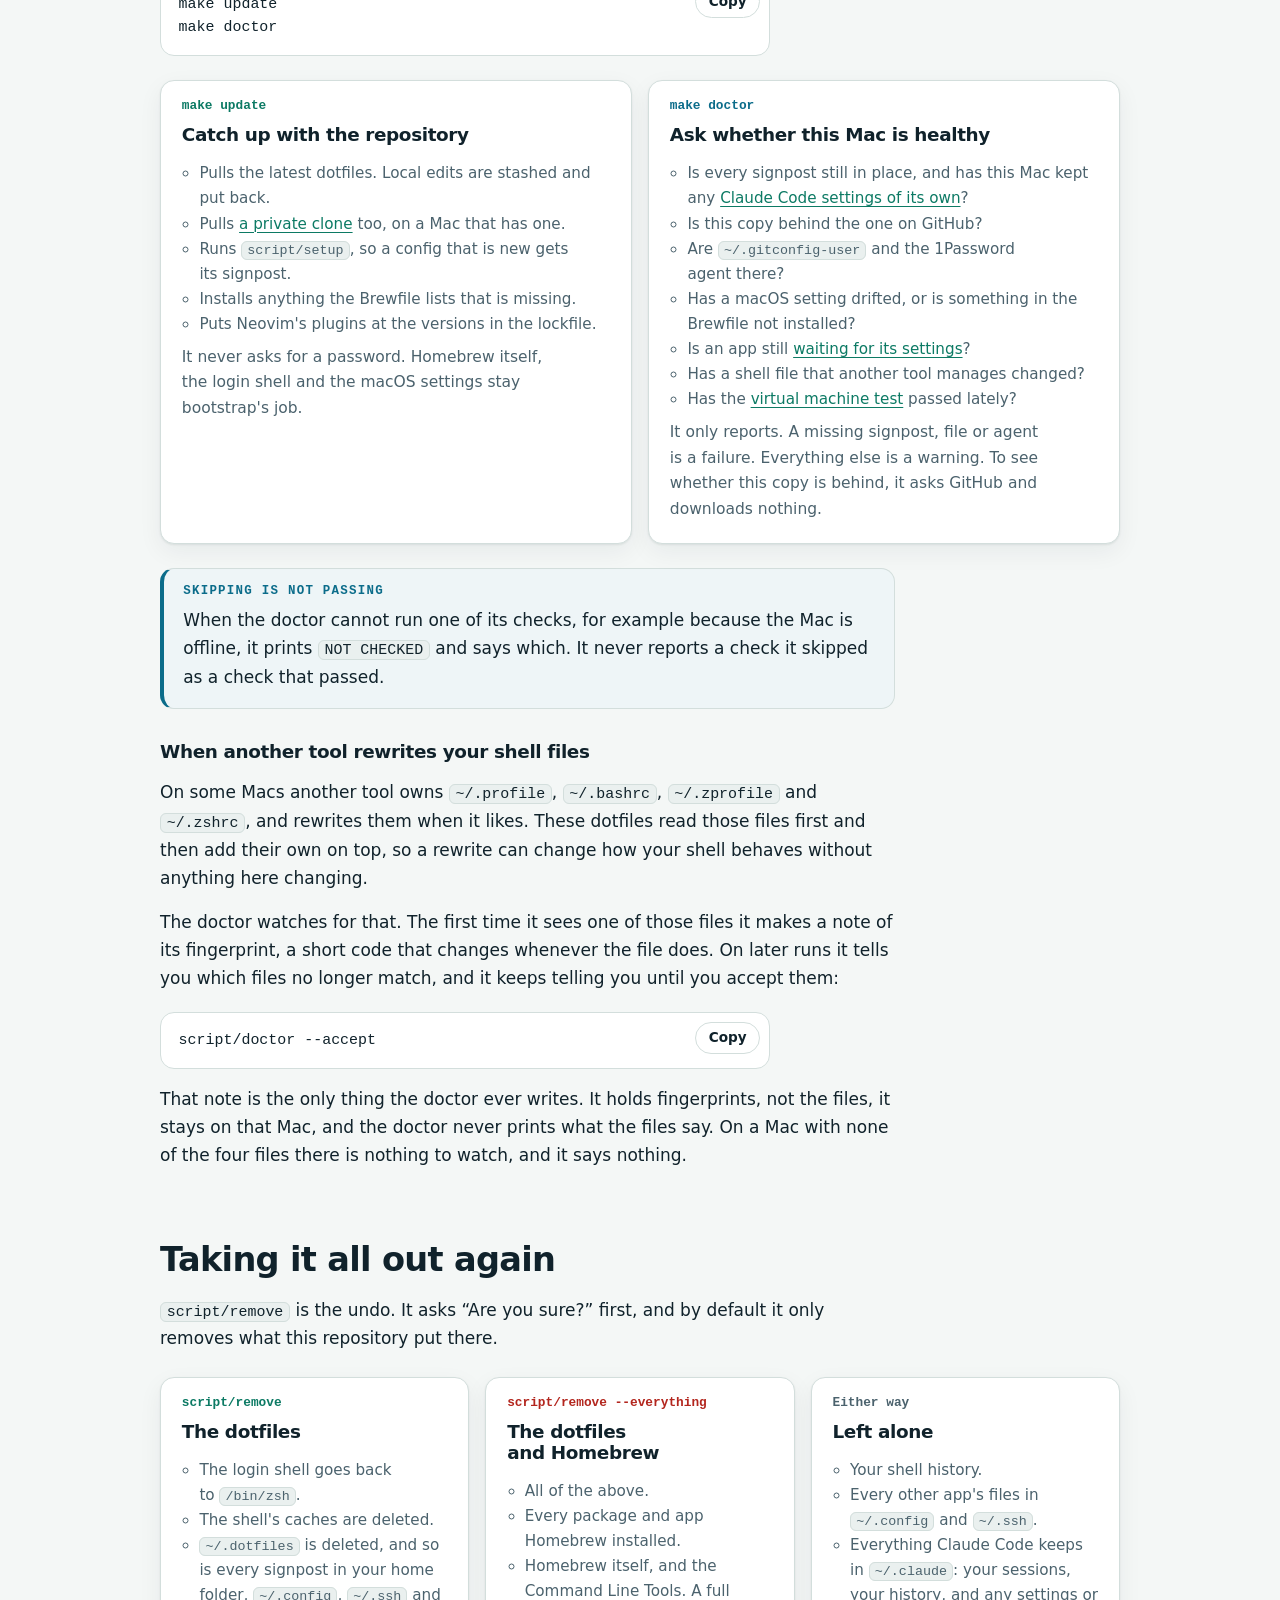
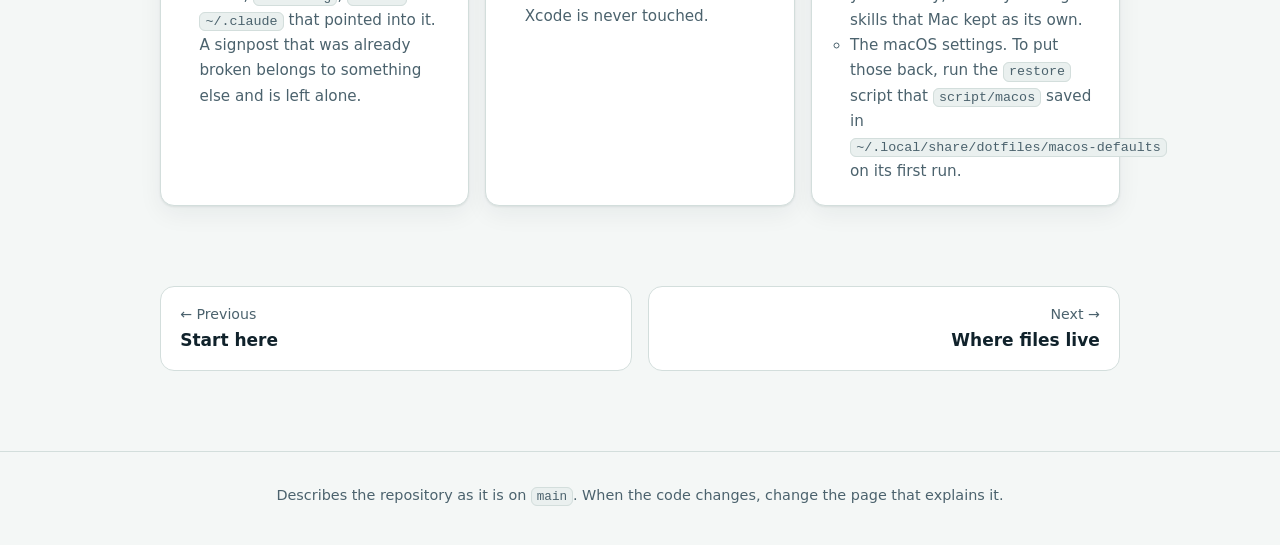
==== commit dfa8b068: "feat(claude): link a private clone's skills beside the public ones This repository is public, and a " ====
--- a/guides/install.html
+++ b/guides/install.html
@@ -247,6 +247,7 @@
         <h3>Catch up with the repository</h3>
         <ul>
           <li>Pulls the latest dotfiles. Local edits are stashed and put back.</li>
+          <li>Pulls <a href="layout.html#private">a private clone</a> too, on a Mac that has one.</li>
           <li>Runs <code>script/setup</code>, so a config that is new gets its signpost.</li>
           <li>Installs anything the Brewfile lists that is missing.</li>
           <li>Puts Neovim's plugins at the versions in the lockfile.</li>
